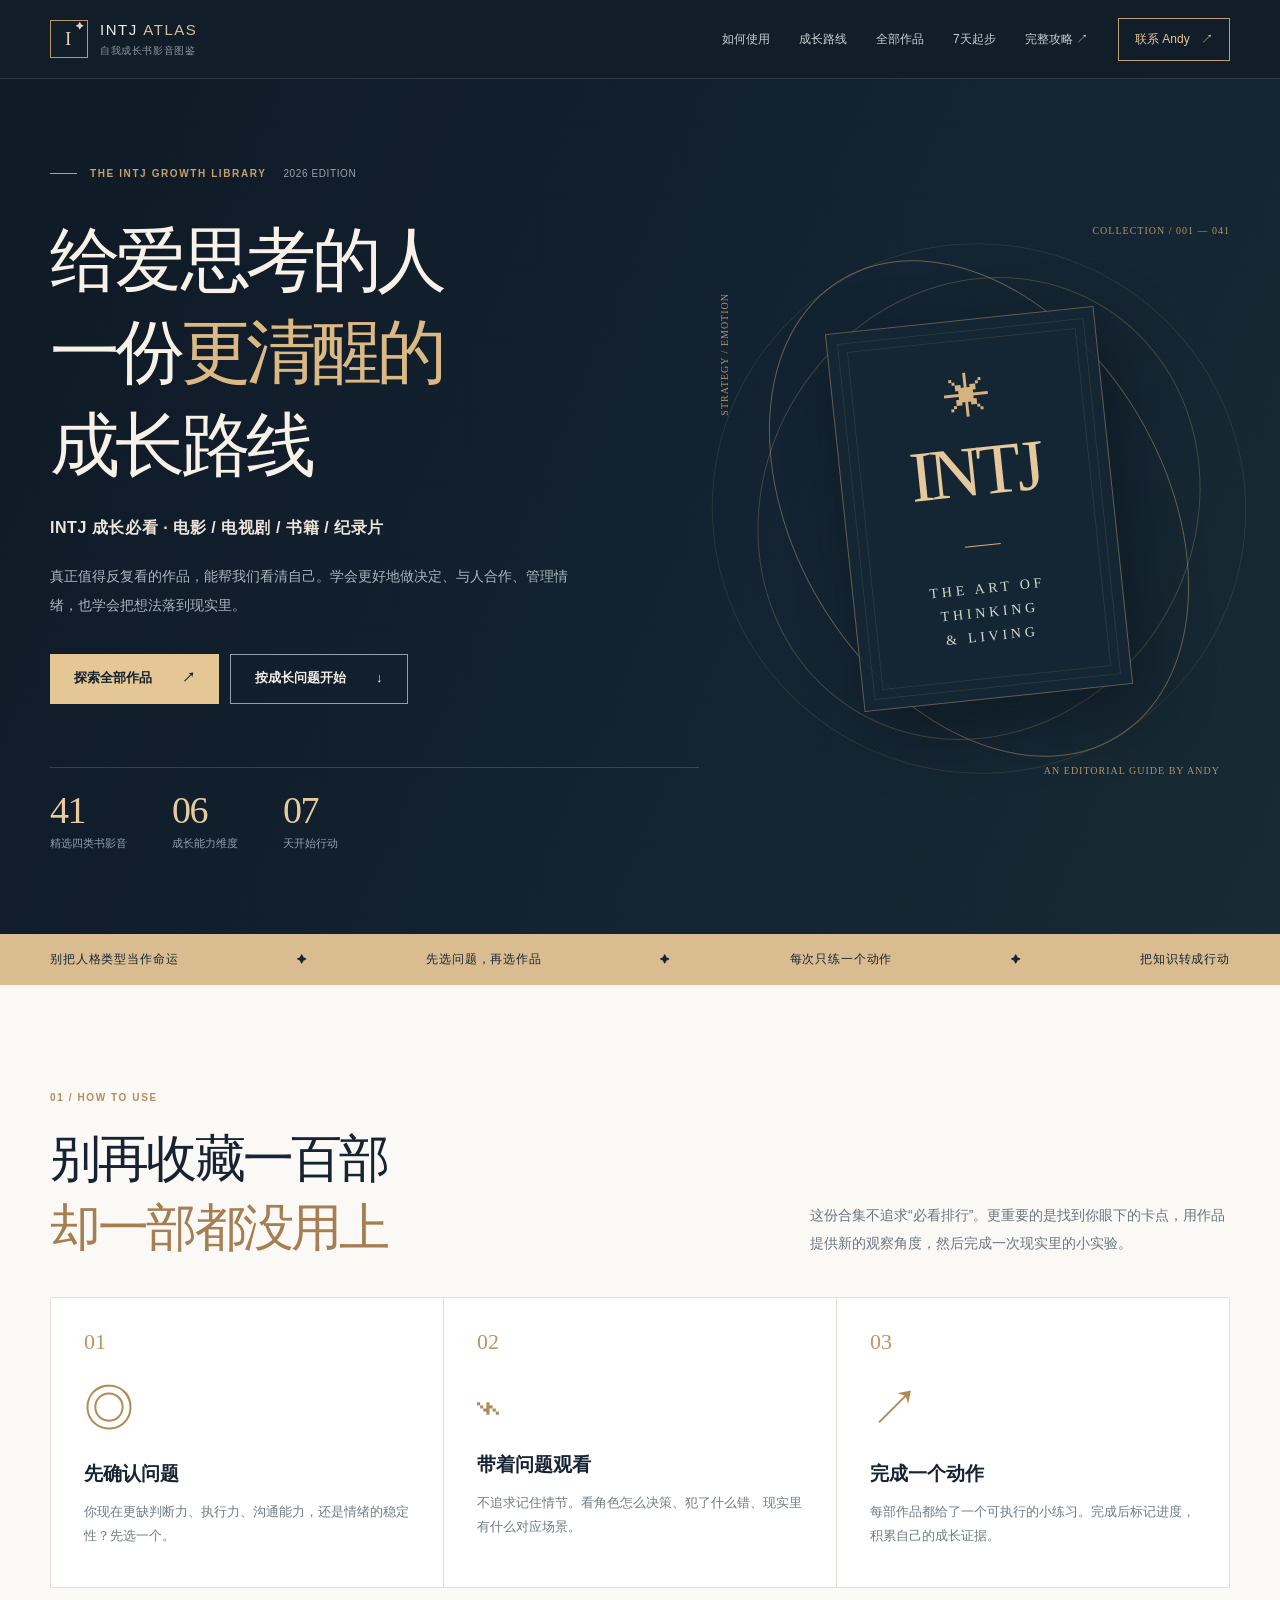
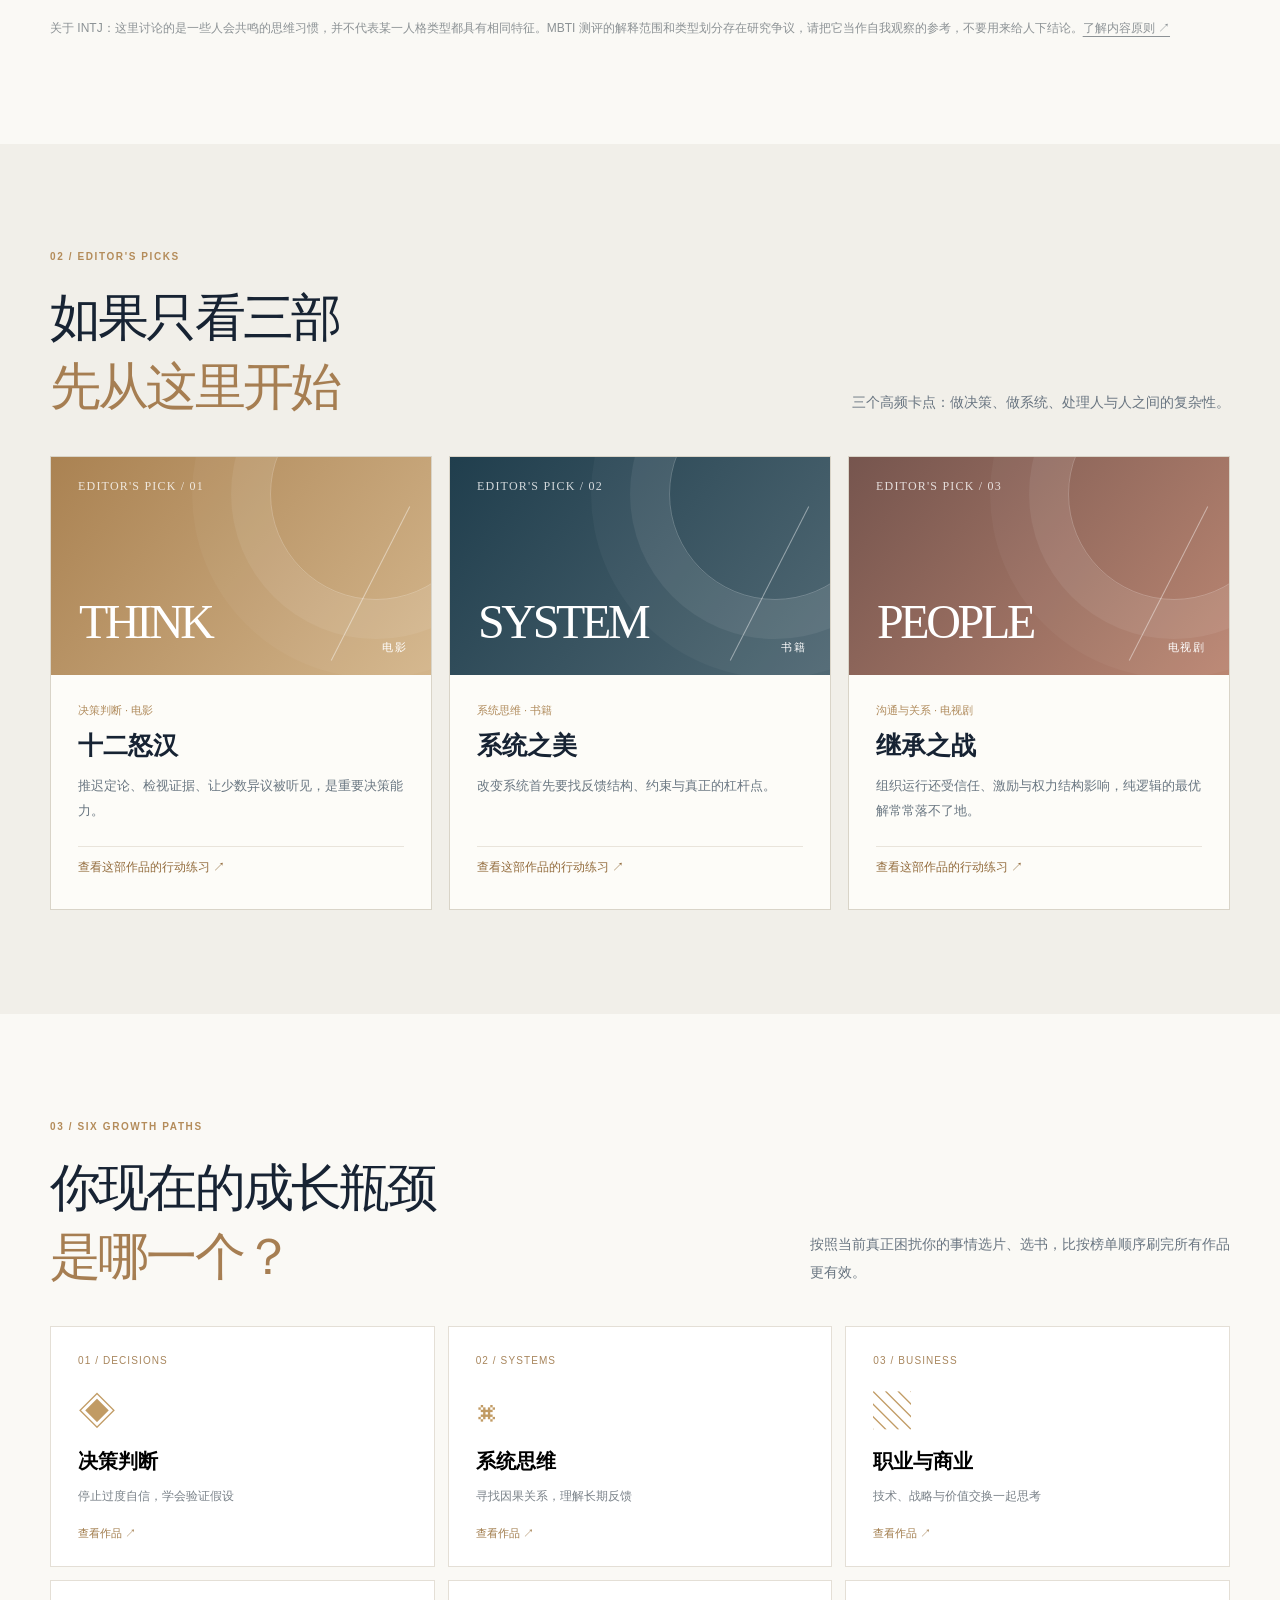
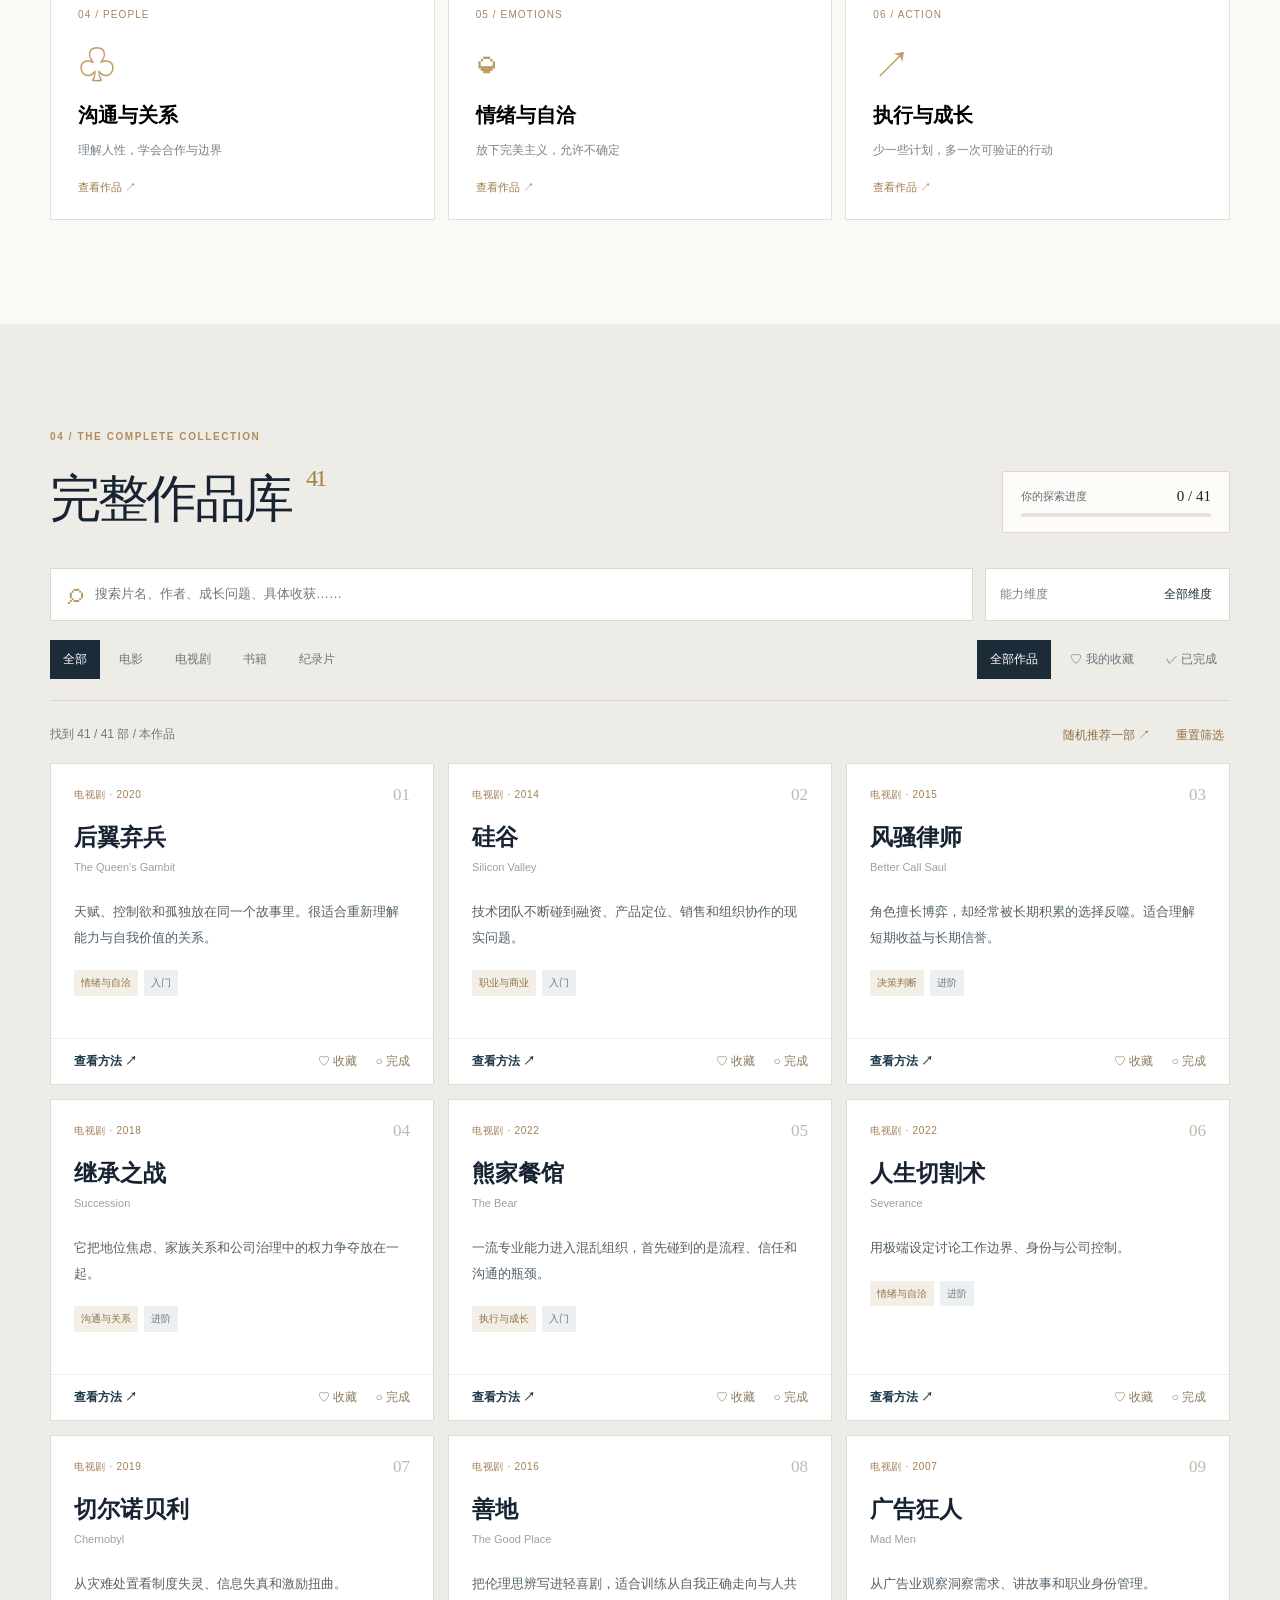
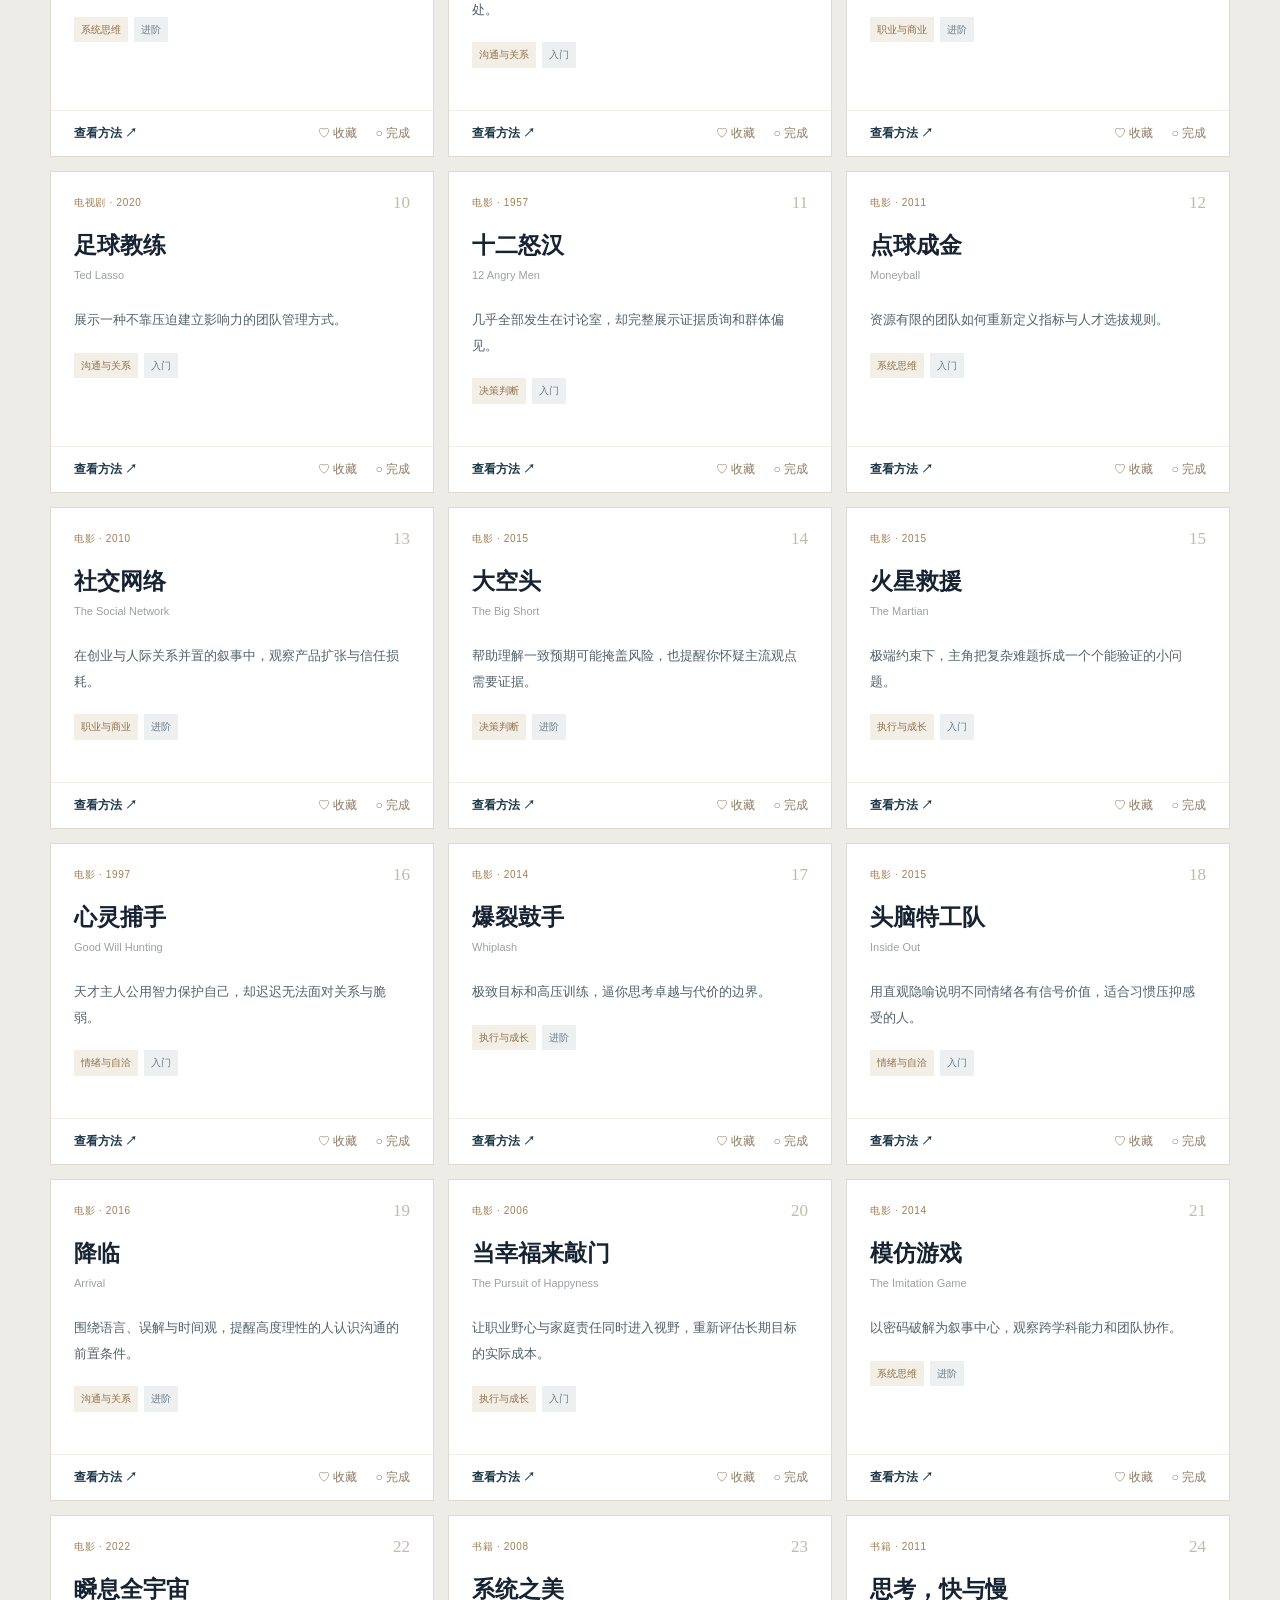
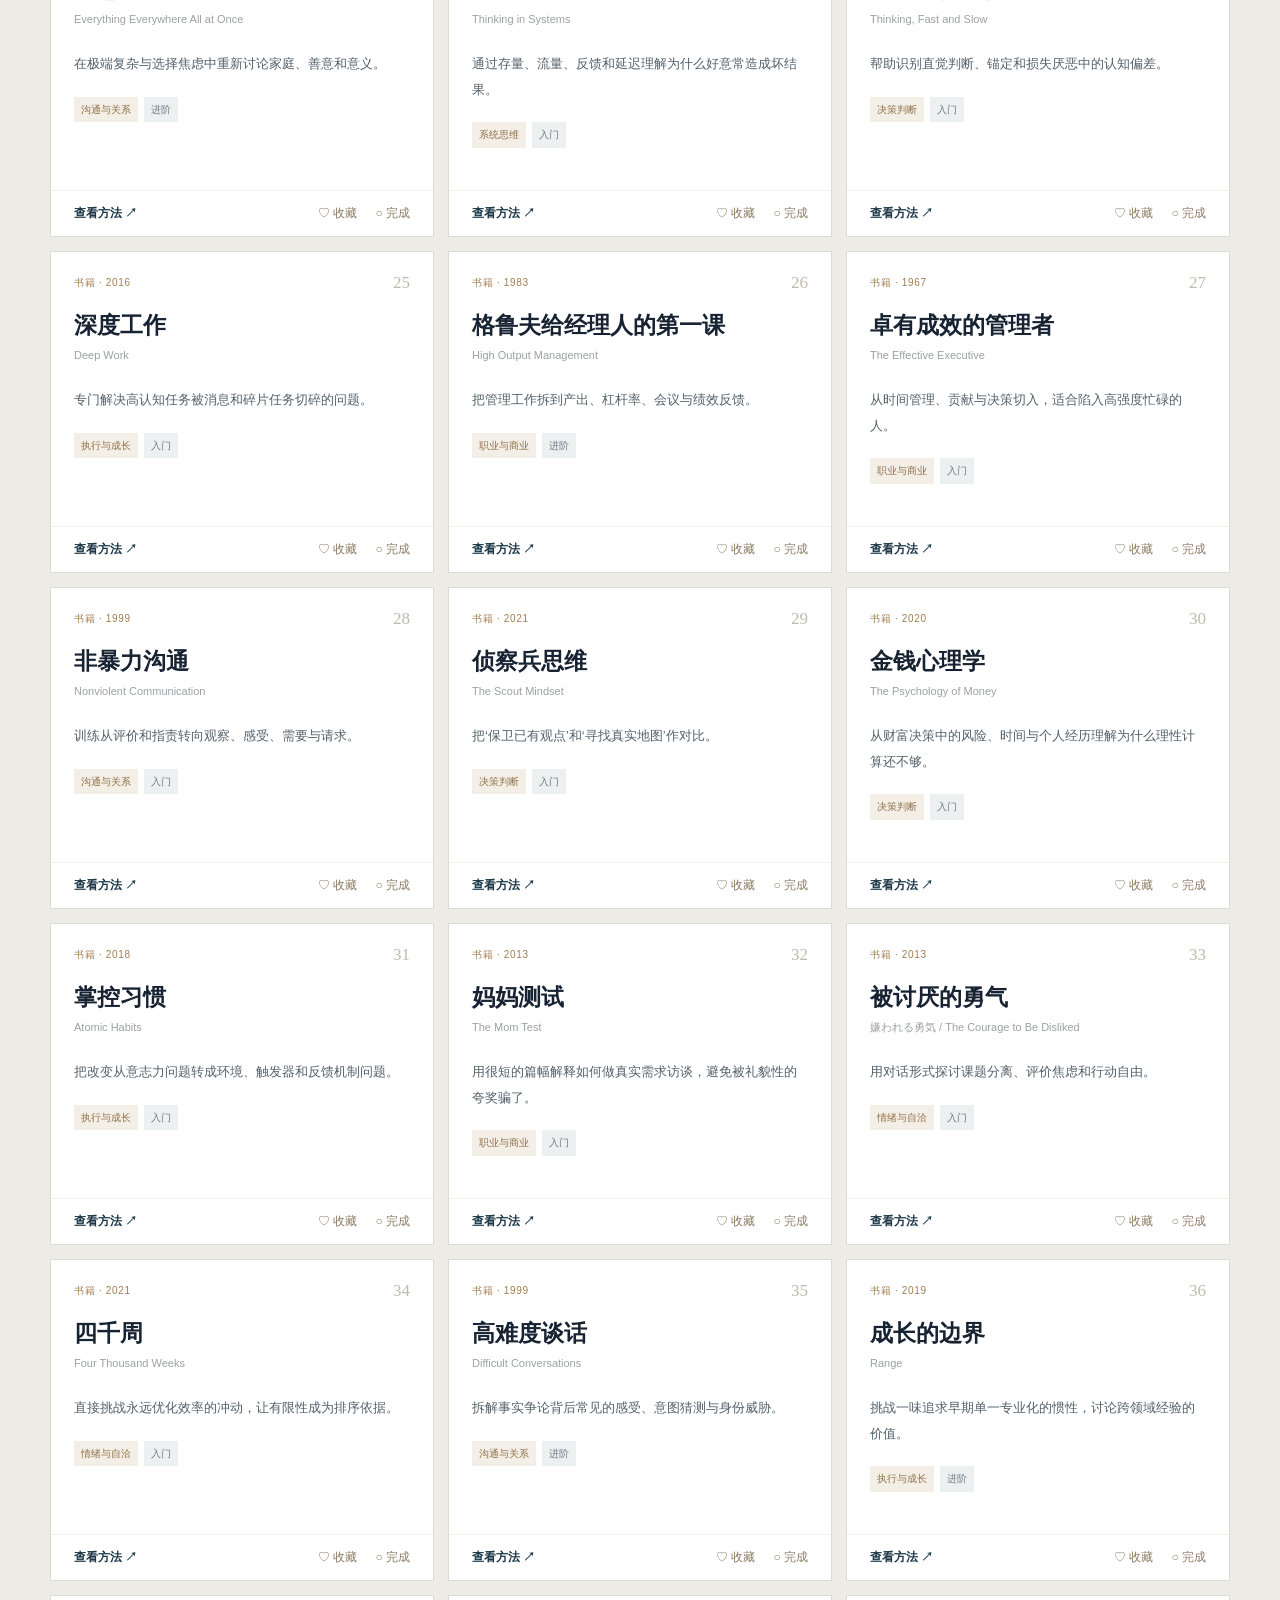
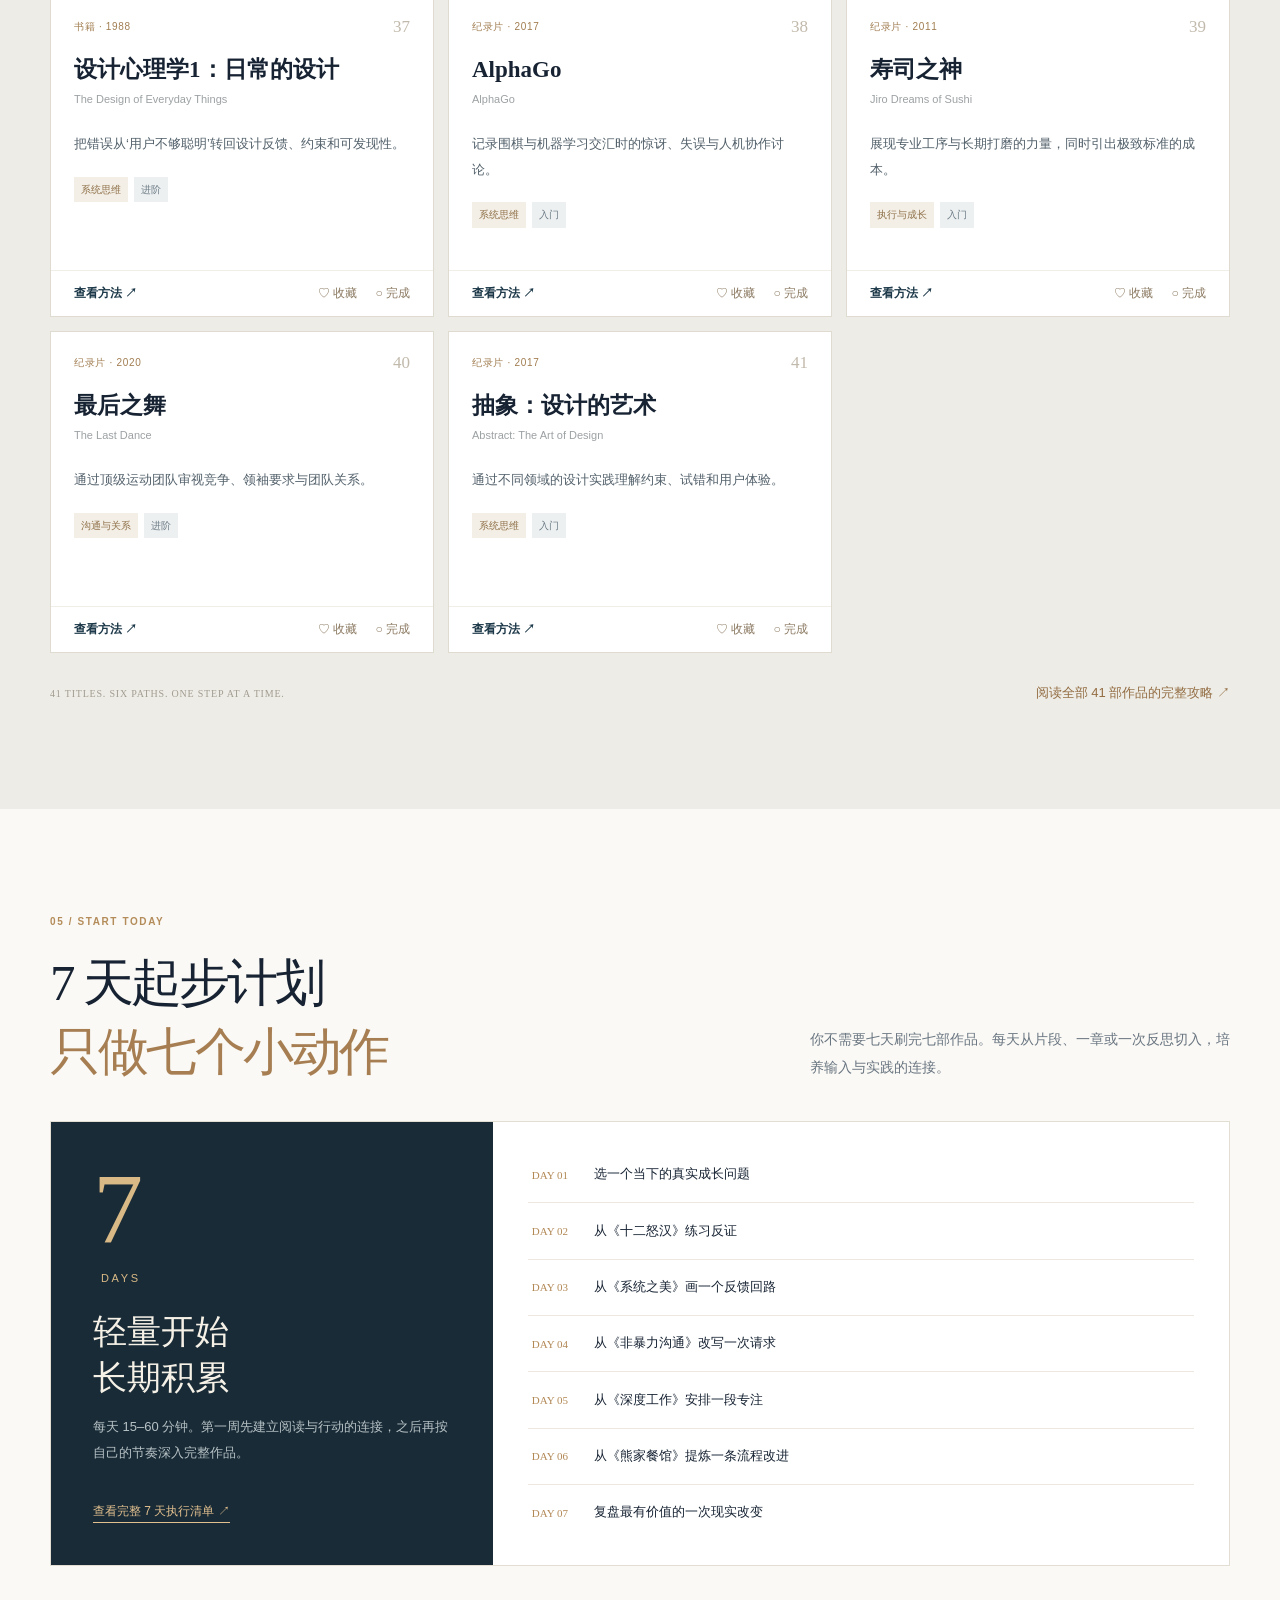
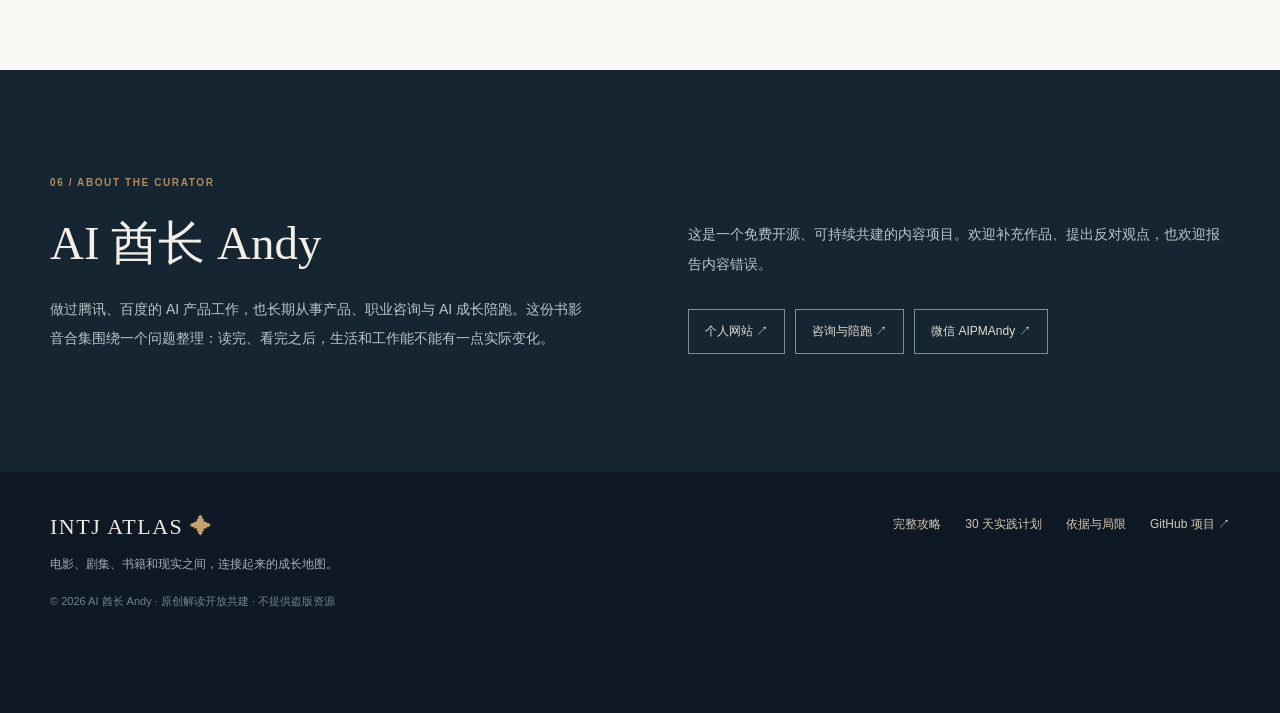
==== index.html @ 6707d415 "feat: publish INTJ growth guide interactive website" ====
<!doctype html>
<html lang="zh-CN"><head><meta charset="utf-8"><meta name="viewport" content="width=device-width,initial-scale=1"><meta name="theme-color" content="#101b27"><meta name="description" content="INTJ 成长必看 41 部电影、电视剧、书籍与纪录片。按系统思维、决策判断、职业商业、沟通关系、情绪管理与执行成长分类，提供具体练习。"><meta property="og:title" content="INTJ 成长必看书影音图鉴｜AI 酋长 Andy"><meta property="og:description" content="41 部作品，六条成长路线，一份真正能动手实践的清单。"><meta property="og:type" content="website"><meta property="og:image" content="https://aipmandy.github.io/intj-growth-guide/assets/social-preview.png"><meta name="twitter:card" content="summary_large_image"><title>INTJ 成长必看书影音图鉴｜AI 酋长 Andy</title><style>:root{--ink:#172333;--slate:#516070;--muted:#74808a;--cream:#f7f5f0;--paper:#fffefa;--navy:#111d29;--navy2:#1a2b39;--gold:#c6a06c;--line:#e4e0d7;--serif:'Songti SC','Noto Serif CJK SC','STSong','Source Han Serif SC',serif;--sans:-apple-system,BlinkMacSystemFont,'PingFang SC','Microsoft YaHei',sans-serif}*{box-sizing:border-box}html{scroll-behavior:smooth}body{margin:0;background:var(--cream);color:var(--ink);font:15px/1.75 var(--sans);-webkit-font-smoothing:antialiased}button,input,select{font:inherit}button{cursor:pointer}a{color:inherit;text-decoration:none}button:focus-visible,a:focus-visible,input:focus-visible,select:focus-visible{outline:2px solid #d7a25f;outline-offset:3px}button[hidden],div[hidden]{display:none!important}.container{width:min(1180px,calc(100% - 68px));margin:0 auto}.skip{position:absolute;top:-100px;left:10px;background:#fff;z-index:100;padding:12px}.skip:focus{top:10px}.nav{background:var(--navy);color:#efeee7;border-bottom:1px solid #ffffff20;position:sticky;top:0;z-index:30;backdrop-filter:blur(16px)}.nav-inner{height:78px;display:flex;align-items:center;gap:30px}.brand{display:flex;align-items:center;gap:12px;letter-spacing:.1em;font-size:15px;line-height:1.1;white-space:nowrap}.brand-mark{width:38px;height:38px;border:1px solid #bb9967;color:#e7d1af;display:grid;place-items:center;font:500 19px var(--serif);position:relative}.brand-mark span{position:absolute;font:8px var(--sans);right:2px;top:1px}.brand strong{font-weight:500;color:#d7bf95}.brand small{display:block;margin-top:6px;letter-spacing:.06em;font-size:10px;color:#8997a4}.navlinks{display:flex;gap:29px;margin-left:auto}.navlinks a{font-size:12px;color:#c8d0d5;white-space:nowrap}.navlinks a:hover{color:#efd4ab}.nav-contact{border:1px solid #bf9e71;background:transparent;color:#e6c89b;padding:10px 16px;font-size:12px;white-space:nowrap}.nav-contact span{padding-left:8px}.hero{position:relative;overflow:hidden;color:#f7f1e7;background:linear-gradient(113deg,#101b28 12%,#132331 58%,#182a33 100%)}.hero-noise{position:absolute;inset:0;opacity:.23;pointer-events:none;background-image:radial-gradient(#ffffff25 0.5px,transparent 0.5px);background-size:9px 9px}.hero-grid{min-height:690px;display:grid;grid-template-columns:1.1fr .85fr;gap:30px;align-items:center;padding:86px 0 81px}.hero-main{position:relative;z-index:1}.eyebrow,.small-kicker{display:flex;align-items:center;gap:13px;color:var(--gold);letter-spacing:.16em;font-size:10px;font-weight:700}.eyebrow-line{width:27px;height:1px;background:var(--gold)}.edition{color:#9ba4a7;font-weight:400;letter-spacing:.06em;margin-left:4px}.hero h1{font:500 clamp(47px,5.5vw,77px)/1.32 var(--serif);letter-spacing:-.065em;margin:31px 0 22px}.hero h1 span{color:#dbb984}.hero-title{font-size:16px;font-weight:600;letter-spacing:.035em;color:#ece5d9}.hero-copy{font-size:14px;color:#aab6bd;max-width:520px;line-height:2.05;margin:20px 0 34px}.hero-actions{display:flex;flex-wrap:wrap;gap:11px}.btn{min-height:50px;padding:11px 24px;display:inline-flex;justify-content:space-between;align-items:center;gap:30px;font-size:13px;font-weight:600}.btn-primary{background:#e5c796;color:#12212c}.btn-primary:hover{background:#f4dcb3}.btn-outline{border:1px solid #92a0aa;color:#f3eee8}.btn-outline:hover{border-color:white}.hero-meta{display:flex;gap:45px;border-top:1px solid #ffffff29;margin-top:63px;padding-top:20px}.hero-meta div{display:flex;flex-direction:column}.hero-meta strong{font:400 38px var(--serif);letter-spacing:-.04em;color:#e7cb9f}.hero-meta span{font-size:11px;color:#90a2ac;margin-top:2px}.hero-art{position:relative;height:600px;min-width:0;display:grid;place-items:center}.art-ellipse{position:absolute;border:1px solid #c9a57478;border-radius:50%;transform:rotate(-31deg)}.art-ellipse.e1{width:370px;height:535px}.art-ellipse.e2{width:430px;height:475px;transform:rotate(32deg);border-color:#c9a57444}.art-ellipse.e3{width:530px;height:535px;transform:rotate(-70deg);border-color:#c9a57422}.art-center{position:relative;border:1px solid #cfab736b;background:#142634e8;width:270px;height:380px;padding:33px;display:flex;flex-direction:column;align-items:center;justify-content:center;box-shadow:15px 22px 65px #03081160;transform:rotate(-6deg)}.art-center:before,.art-center:after{content:'';position:absolute;inset:10px;border:1px solid #c09b6424}.art-center:after{inset:19px}.art-star{font:47px var(--serif);color:#d6b27e;margin-bottom:4px}.art-letters{font:500 72px/1.2 Georgia,serif;letter-spacing:-.06em;color:#e5c89b}.art-line{width:36px;height:1px;background:#d9ae75;margin:31px}.art-subtitle{font:14px/1.7 Georgia,serif;letter-spacing:.27em;color:#d7d9ce;text-align:center}.art-coordinates,.art-note{position:absolute;font:10px Georgia,serif;letter-spacing:.1em;color:#af956b}.art-coordinates{top:16px;right:0}.art-note-top{top:84px;left:-10px;writing-mode:vertical-rl;transform:rotate(180deg)}.art-note-bottom{bottom:33px;right:10px}.ticker{background:#d9bd91;color:#172333}.ticker-inner{display:flex;align-items:center;justify-content:space-between;gap:10px;padding:15px 0;font-size:12px;letter-spacing:.07em}.ticker i{font-size:10px;font-style:normal}.section{padding:104px 0}.section.light{background:#faf9f5}.section-head{display:flex;justify-content:space-between;align-items:end;gap:40px;margin-bottom:35px}.section-head h2{font:500 clamp(34px,4vw,51px)/1.34 var(--serif);letter-spacing:-.055em;margin:19px 0 0}.section-head h2 em{font-style:normal;color:#a67e52}.section-head>p{max-width:420px;color:#697581;font-size:14px;line-height:2;margin:0 0 5px}.small-kicker{color:#b48c5a}.method-grid{display:grid;grid-template-columns:repeat(3,minmax(0,1fr));gap:1px;border:1px solid var(--line);background:var(--line)}.method-grid article{background:#fff;padding:31px 33px 38px;position:relative}.method-index{font:22px Georgia,serif;color:#bf9560}.method-icon{font:50px var(--serif);color:#b38a55;margin:18px 0 15px}.method-grid h3{font-size:19px;font-weight:600;margin:0 0 9px}.method-grid p{font-size:13px;color:#707b85;line-height:1.9;margin:0}.disclaimer{font-size:12px;color:#8c9295;margin:28px 0 0;line-height:2}.disclaimer a{text-decoration:underline;text-underline-offset:4px}.featured-section{background:#f1efe9}.featured-grid{display:grid;grid-template-columns:repeat(3,minmax(0,1fr));gap:17px}.featured-card{border:1px solid #d9d4c8;background:#fdfcf8;overflow:hidden;display:flex;flex-direction:column}.feature-art{min-height:218px;padding:26px 28px;position:relative;overflow:hidden;display:flex;align-items:end;color:#fff}.feature-art:before{content:'';position:absolute;width:210px;height:210px;right:-51px;top:-69px;border:1px solid #ffffff3c;border-radius:50%;box-shadow:0 0 0 39px #ffffff11,0 0 0 78px #ffffff09}.feature-art:after{content:'';position:absolute;right:60px;top:40px;height:173px;border-right:1px solid #ffffff70;transform:rotate(27deg)}.feature-art .art-number{position:absolute;top:22px;left:27px;font:12px Georgia,serif;letter-spacing:.1em;color:#ffffffca}.feature-art .feature-word{font:500 48px/1.15 Georgia,var(--serif);letter-spacing:-.07em;position:relative;z-index:1}.feature-art .feature-kind{position:absolute;right:24px;bottom:20px;font:11px Georgia,serif;letter-spacing:.12em;z-index:1}.feature-art.gold{background:linear-gradient(130deg,#aa8252,#d3b58b)}.feature-art.blue{background:linear-gradient(130deg,#203e4d,#516974)}.feature-art.rust{background:linear-gradient(130deg,#76554e,#ba8672)}.feature-body{padding:26px 27px 31px;display:flex;flex-direction:column;flex:1}.feature-body .mini-label{font-size:11px;color:#b08b5c}.feature-body h3{font:600 25px var(--serif);margin:9px 0 7px}.feature-body p{font-size:13px;color:#697681;line-height:1.9;margin:5px 0 22px}.feature-body button{margin-top:auto;text-align:left;padding:10px 0 0;border:0;border-top:1px solid #e9e4db;background:transparent;font-size:12px;color:#936c3d}.routes-section{background:#faf9f5}.route-grid{display:grid;grid-template-columns:repeat(3,minmax(0,1fr));gap:13px}.route-grid button{border:1px solid #e4dfd6;background:white;text-align:left;padding:25px 27px 22px;display:flex;flex-direction:column;min-height:224px;transition:transform .2s,border .2s}.route-grid button:hover{transform:translateY(-3px);border-color:#bf995d}.route-index{font-size:10px;letter-spacing:.11em;color:#a8865d}.route-glyph{font:38px/1 var(--serif);color:#c19b64;margin:23px 0 14px}.route-grid strong{font-size:20px;font-weight:600}.route-grid button>span:nth-last-child(2){font-size:12px;color:#7a8289;margin-top:7px}.route-grid i{font-size:11px;color:#a07b4a;margin-top:17px;font-style:normal}.catalog-section{background:#edece6}.catalog-top{align-items:end}.title-count{display:inline-block;font:24px Georgia,serif;color:#a5814b;vertical-align:top;margin:0 0 0 15px}.progress-widget{background:#fdfcf9;border:1px solid #ddd7cd;padding:15px 18px;width:228px;display:grid;grid-template-columns:1fr auto;gap:7px 13px;align-items:center}.progress-widget span{font-size:11px;color:#606c74}.progress-widget strong{font:15px Georgia,serif}.progress-track{width:100%;height:4px;background:#e7e2db;grid-column:1/3;grid-row:2}.progress-value{height:100%;background:#b68b53;width:0;transition:width .3s}.catalog-tools{display:grid;grid-template-columns:1fr 245px;gap:12px}.search-box{position:relative;display:flex;align-items:center;background:#fff;border:1px solid #ddd7cc;height:53px}.search-box span{font-size:30px;color:#b29165;margin:0 12px 5px 17px}.search-box input{border:0;outline:0;background:transparent;flex:1;min-width:0;padding:15px 10px 15px 0;font-size:13px}.select-wrap{display:flex;align-items:center;gap:6px;background:#fff;border:1px solid #ddd7cc;padding:0 14px;font-size:12px;color:#78818a}.select-wrap span{white-space:nowrap}.select-wrap select{appearance:none;background:transparent;border:0;outline:0;color:#1a2a35;flex:1;min-width:0;text-align:right;padding:14px 3px}.filter-bar{display:flex;align-items:center;justify-content:space-between;gap:15px;border-bottom:1px solid #dcd6cb;padding:19px 0 21px;flex-wrap:wrap}.kind-filters,.save-filters{display:flex;gap:6px;flex-wrap:wrap}.kind-filters button,.save-filters button{padding:8px 12px;font-size:12px;border:1px solid transparent;background:transparent;color:#6b757b}.kind-filters button[aria-pressed="true"],.save-filters button[aria-pressed="true"]{background:#1b2b38;color:white}.kind-filters button:hover,.save-filters button:hover{border-color:#b6a793}.results-line{display:flex;justify-content:space-between;gap:10px;margin:23px 0 16px;color:#6e777d;font-size:12px}.results-line button{border:0;background:transparent;color:#926d42;font-size:12px;margin-left:14px}.catalog-grid{display:grid;grid-template-columns:repeat(3,minmax(0,1fr));gap:14px}.work-card{background:#fff;border:1px solid #e0dbd1;display:flex;flex-direction:column;min-height:322px}.work-card-head{display:flex;justify-content:space-between;align-items:center;padding:21px 23px 0}.work-kind{font-size:10px;color:#a17d50;letter-spacing:.07em}.card-no{font:17px Georgia,serif;color:#c1b9ab}.work-main{padding:17px 23px 17px;flex:1}.work-main h3{font:600 23px/1.4 var(--serif);margin:0 0 5px}.work-original{font-size:11px;color:#9ca1a3;margin:0 0 21px;min-height:19px;line-height:1.5}.work-reason{font-size:13px;line-height:1.95;color:#53616b;margin:0 0 20px}.work-tags{display:flex;flex-wrap:wrap;gap:6px}.work-tags span{padding:4px 7px;font-size:10px;color:#8e7049;background:#f4efe6}.work-tags .level{background:#edf0f1;color:#6b7b85}.work-card-bottom{border-top:1px solid #f1eee8;display:flex;align-items:stretch;gap:0;padding:0 14px}.work-card-bottom button{border:0;background:transparent;color:#8c7a62;font-size:12px;padding:12px 9px;white-space:nowrap}.work-card-bottom button.action-detail{margin-right:auto;color:#1c3848;font-weight:600}.work-card-bottom button[aria-pressed="true"]{color:#b07838;font-weight:700}.work-card:hover{border-color:#c2a478}.empty-state{border:1px dashed #cbc0b3;background:#fffefa;padding:55px 20px;text-align:center}.empty-state strong{font:500 26px var(--serif)}.empty-state p{color:#77828a}.empty-state button{background:#172a38;color:white;border:0;padding:12px 23px}.catalog-end{display:flex;align-items:center;justify-content:space-between;gap:18px;padding-top:29px;color:#a29c91}.catalog-end span{font:10px Georgia,serif;letter-spacing:.08em}.catalog-end a{color:#936d43;font-size:13px}.plan-section{background:#faf9f5}.plan-grid{display:grid;grid-template-columns:.75fr 1.25fr;gap:0;background:white;border:1px solid #e3ded4}.plan-intro{background:#192b37;color:#f6f1e7;padding:42px}.plan-ornament{font:100px/.9 Georgia,serif;color:#d9b985;display:block;letter-spacing:-.12em}.plan-ornament span{font:11px var(--sans);letter-spacing:.24em;display:block;margin:18px 0 0 8px}.plan-intro h3{font:500 34px var(--serif);margin:25px 0 10px}.plan-intro p{font-size:13px;color:#b7c2c5;line-height:2}.plan-intro a{display:inline-block;margin-top:22px;color:#e1bf8e;font-size:12px;border-bottom:1px solid #e1bf8e}.plan-list{list-style:none;margin:0;padding:25px 35px;display:grid}.plan-list li{display:flex;gap:26px;align-items:center;padding:14px 4px;border-bottom:1px solid #ece8df;font-size:13px}.plan-list li:last-child{border:0}.plan-list b{font:11px Georgia,serif;color:#b28855;white-space:nowrap}.about-section{background:#152532;color:#f3eee6}.about-grid{display:grid;grid-template-columns:1fr 1fr;gap:95px}.about-section h2{font:500 47px var(--serif);margin:20px 0}.about-section p{color:#bbc5c8;font-size:14px;line-height:2.1}.about-aside{padding-top:32px}.about-cta{display:flex;gap:10px;flex-wrap:wrap;margin-top:30px}.about-cta a,.about-cta button{padding:11px 16px;font-size:12px;border:1px solid #79909e;background:transparent;color:#e4dccf}.about-cta a:hover,.about-cta button:hover{border-color:#e2c597}.footer{background:#0e1925;color:#f0e8dc;padding:42px 0 100px}.footer-main{display:flex;justify-content:space-between;align-items:start;gap:36px}.footer strong{font:22px Georgia,serif;letter-spacing:.07em}.footer strong span{color:#c4a16a}.footer p{color:#a4b0b7;font-size:12px}.footer small{font-size:11px;color:#73838c}.footer-links{display:flex;gap:14px 24px;flex-wrap:wrap;font-size:12px;color:#d9c9b2}.mobile-action{display:none}.detail-dialog,.contact-dialog{position:fixed;border:1px solid #bda079;background:#fffefa;color:var(--ink);box-shadow:0 25px 80px #02060a77;width:min(660px,calc(100% - 32px));max-height:89vh;padding:42px;overflow:auto}.detail-dialog::backdrop,.contact-dialog::backdrop{background:#08131bcc;backdrop-filter:blur(6px)}.dialog-x{position:absolute;right:14px;top:10px;border:0;background:transparent;color:#71808c;font:30px/1 var(--serif);padding:10px}.detail-dialog h2,.contact-dialog h2{font:500 39px/1.4 var(--serif);margin:15px 0 6px}.detail-original{color:#9e968c;font-size:13px}.detail-meta{display:flex;gap:9px;flex-wrap:wrap;margin:18px 0 30px;color:#936b3b;font-size:12px}.detail-meta span{background:#f3ece0;padding:5px 10px}.detail-dialog h3{color:#967042;font-size:13px;margin:20px 0 7px}.detail-dialog p{font-size:14px;line-height:2;margin:0}.detail-warn{margin:16px 0;color:#aa6b48;font-size:12px}.dialog-actions{display:flex;gap:10px;flex-wrap:wrap;margin-top:27px}.dialog-actions button,.dialog-actions a{border:1px solid #233c4c;padding:11px 14px;color:#172a38;font-size:12px;background:white}.dialog-actions .primary{background:#172a38;color:white}.contact-dialog>p{color:#697681}.wechat-number{display:flex;align-items:center;gap:16px;border:1px solid #dcd4ca;background:#f5f0e9;padding:13px 17px;margin-top:22px}.wechat-number strong{flex:1;font-size:23px}.wechat-number button{border:0;background:#192c39;color:white;padding:10px 16px}.contact-dialog>a{color:#946f45;font-size:13px;text-decoration:underline;text-underline-offset:4px}@media(max-width:1100px){.navlinks{gap:14px}.hero-grid{grid-template-columns:1fr .7fr}.hero-art{height:510px}.art-ellipse.e3{width:430px}.art-ellipse.e2{width:350px}.art-ellipse.e1{width:310px}.art-center{width:230px;height:330px}.art-letters{font-size:60px}.art-note-top{left:0}.catalog-grid{grid-template-columns:repeat(2,minmax(0,1fr))}}@media(max-width:790px){.container{width:min(100% - 40px,1180px)}.nav-inner{height:66px}.navlinks{display:none}.nav-contact{margin-left:auto}.hero-grid{grid-template-columns:1fr;padding:64px 0 50px;min-height:0}.hero-art{display:none}.hero h1{font-size:clamp(43px,10vw,72px)}.hero-meta{margin-top:48px}.ticker-inner{flex-wrap:wrap;justify-content:center;padding:12px 0}.ticker i:nth-of-type(3){display:none}.section{padding:74px 0}.section-head{display:block}.section-head>p{margin-top:18px}.featured-grid{grid-template-columns:repeat(2,1fr)}.featured-grid .featured-card:last-child{grid-column:1/-1}.route-grid{grid-template-columns:repeat(2,1fr)}.about-grid{gap:30px}}@media(max-width:580px){.container{width:calc(100% - 32px)}.brand small{font-size:9px}.nav-contact{padding:9px 12px}.hero-grid{padding:55px 0 43px}.eyebrow{font-size:9px;gap:8px;flex-wrap:wrap}.edition{display:none}.hero h1{font-size:clamp(37px,10.7vw,51px);margin:24px 0 21px}.hero-title{font-size:13px}.hero-copy{font-size:13px}.hero-actions{flex-direction:column}.btn{width:100%}.hero-meta{gap:0;justify-content:space-between;margin-top:41px}.hero-meta strong{font-size:31px}.hero-meta span{font-size:9px}.ticker-inner{font-size:10px}.ticker i{display:none}.ticker-inner span{white-space:nowrap}.section{padding:61px 0}.section-head h2{font-size:34px}.method-grid,.featured-grid,.route-grid,.catalog-grid{grid-template-columns:1fr}.method-grid article{padding:26px}.featured-grid .featured-card:last-child{grid-column:auto}.route-grid button{min-height:190px}.catalog-tools{grid-template-columns:1fr}.catalog-top .progress-widget{margin-top:20px}.filter-bar{align-items:flex-start}.kind-filters,.save-filters{width:100%;gap:4px}.kind-filters button,.save-filters button{padding:8px 10px}.results-line{flex-direction:column}.results-line button:first-child{margin-left:0}.work-card{min-height:0}.work-main{padding-bottom:28px}.plan-grid,.about-grid{grid-template-columns:1fr}.plan-intro{padding:32px}.plan-ornament{font-size:78px}.plan-list{padding:15px 20px}.plan-list li{gap:17px;font-size:12px}.footer-main{display:block}.footer-links{margin-top:26px}.footer{padding-bottom:120px}.mobile-action{position:fixed;bottom:0;left:0;right:0;display:flex;gap:10px;padding:10px 15px calc(10px + env(safe-area-inset-bottom));background:#111f2b;z-index:25;border-top:1px solid #ffffff33}.mobile-action a,.mobile-action button{width:50%;border:0;text-align:center;background:#e4c494;color:#162632;padding:11px 6px;font-size:13px;font-weight:600}.mobile-action button{background:#314351;color:white}.detail-dialog,.contact-dialog{padding:32px 22px}.detail-dialog h2,.contact-dialog h2{font-size:31px}.wechat-number{flex-wrap:wrap}.wechat-number strong{width:100%}.wechat-number button{width:100%}}
</style></head>
<body>
<a href="#catalog" class="skip">跳转到作品库</a>
<nav class="nav" aria-label="主导航"><div class="container nav-inner"><a href="#top" class="brand"><span class="brand-mark">I<span>✦</span></span><span>INTJ <strong>ATLAS</strong><small>自我成长书影音图鉴</small></span></a><div class="navlinks"><a href="#method">如何使用</a><a href="#routes">成长路线</a><a href="#catalog">全部作品</a><a href="#plan">7天起步</a><a href="article.html">完整攻略 ↗</a></div><button class="nav-contact" type="button" data-contact>联系 Andy <span>↗</span></button></div></nav>
<header class="hero" id="top"><div class="hero-noise"></div><div class="container hero-grid"><div class="hero-main"><div class="eyebrow"><span class="eyebrow-line"></span> THE INTJ GROWTH LIBRARY <span class="edition">2026 EDITION</span></div><h1>给爱思考的人<br>一份<span>更清醒的</span><br>成长路线</h1><p class="hero-title">INTJ 成长必看 · 电影 / 电视剧 / 书籍 / 纪录片</p><p class="hero-copy">真正值得反复看的作品，能帮我们看清自己。学会更好地做决定、与人合作、管理情绪，也学会把想法落到现实里。</p><div class="hero-actions"><a class="btn btn-primary" href="#catalog">探索全部作品 <span>↗</span></a><a class="btn btn-outline" href="#routes">按成长问题开始 <span>↓</span></a></div><div class="hero-meta"><div><strong id="statTotal">41</strong><span>精选四类书影音</span></div><div><strong>06</strong><span>成长能力维度</span></div><div><strong>07</strong><span>天开始行动</span></div></div></div><div class="hero-art" aria-hidden="true"><div class="art-coordinates">COLLECTION / 001 — 041</div><div class="art-ellipse e1"></div><div class="art-ellipse e2"></div><div class="art-ellipse e3"></div><div class="art-center"><span class="art-star">✳</span><span class="art-letters">INTJ</span><span class="art-line"></span><span class="art-subtitle">THE ART OF<br>THINKING<br>& LIVING</span></div><span class="art-note art-note-top">STRATEGY / EMOTION</span><span class="art-note art-note-bottom">AN EDITORIAL GUIDE BY ANDY</span></div></div></header>
<div class="ticker"><div class="container ticker-inner"><span>别把人格类型当作命运</span><i>✦</i><span>先选问题，再选作品</span><i>✦</i><span>每次只练一个动作</span><i>✦</i><span>把知识转成行动</span></div></div>
<section id="method" class="section light"><div class="container"><div class="section-head"><div><span class="small-kicker">01 / HOW TO USE</span><h2>别再收藏一百部<br><em>却一部都没用上</em></h2></div><p>这份合集不追求“必看排行”。更重要的是找到你眼下的卡点，用作品提供新的观察角度，然后完成一次现实里的小实验。</p></div><div class="method-grid"><article><span class="method-index">01</span><div class="method-icon">◎</div><h3>先确认问题</h3><p>你现在更缺判断力、执行力、沟通能力，还是情绪的稳定性？先选一个。</p></article><article><span class="method-index">02</span><div class="method-icon">⌁</div><h3>带着问题观看</h3><p>不追求记住情节。看角色怎么决策、犯了什么错、现实里有什么对应场景。</p></article><article><span class="method-index">03</span><div class="method-icon">↗</div><h3>完成一个动作</h3><p>每部作品都给了一个可执行的小练习。完成后标记进度，积累自己的成长证据。</p></article></div><p class="disclaimer">关于 INTJ：这里讨论的是一些人会共鸣的思维习惯，并不代表某一人格类型都具有相同特征。MBTI 测评的解释范围和类型划分存在研究争议，请把它当作自我观察的参考，不要用来给人下结论。<a href="docs/SOURCES.md">了解内容原则 ↗</a></p></div></section>
<section class="section featured-section"><div class="container"><div class="section-head"><div><span class="small-kicker">02 / EDITOR'S PICKS</span><h2>如果只看三部<br><em>先从这里开始</em></h2></div><p>三个高频卡点：做决策、做系统、处理人与人之间的复杂性。</p></div><div id="featured" class="featured-grid"></div></div></section>
<section id="routes" class="section routes-section"><div class="container"><div class="section-head"><div><span class="small-kicker">03 / SIX GROWTH PATHS</span><h2>你现在的成长瓶颈<br><em>是哪一个？</em></h2></div><p>按照当前真正困扰你的事情选片、选书，比按榜单顺序刷完所有作品更有效。</p></div><div class="route-grid"><button data-route="决策判断" type="button"><span class="route-index">01 / DECISIONS</span><span class="route-glyph">◈</span><strong>决策判断</strong><span>停止过度自信，学会验证假设</span><i>查看作品 ↗</i></button><button data-route="系统思维" type="button"><span class="route-index">02 / SYSTEMS</span><span class="route-glyph">⌘</span><strong>系统思维</strong><span>寻找因果关系，理解长期反馈</span><i>查看作品 ↗</i></button><button data-route="职业与商业" type="button"><span class="route-index">03 / BUSINESS</span><span class="route-glyph">▧</span><strong>职业与商业</strong><span>技术、战略与价值交换一起思考</span><i>查看作品 ↗</i></button><button data-route="沟通与关系" type="button"><span class="route-index">04 / PEOPLE</span><span class="route-glyph">♧</span><strong>沟通与关系</strong><span>理解人性，学会合作与边界</span><i>查看作品 ↗</i></button><button data-route="情绪与自洽" type="button"><span class="route-index">05 / EMOTIONS</span><span class="route-glyph">◒</span><strong>情绪与自洽</strong><span>放下完美主义，允许不确定</span><i>查看作品 ↗</i></button><button data-route="执行与成长" type="button"><span class="route-index">06 / ACTION</span><span class="route-glyph">↗</span><strong>执行与成长</strong><span>少一些计划，多一次可验证的行动</span><i>查看作品 ↗</i></button></div></div></section>
<section id="catalog" class="section catalog-section"><div class="container"><div class="section-head catalog-top"><div><span class="small-kicker">04 / THE COMPLETE COLLECTION</span><h2>完整作品库<span class="title-count" id="allCount">41</span></h2></div><div class="progress-widget"><span>你的探索进度</span><div class="progress-track"><div id="progressBar" class="progress-value"></div></div><strong id="progressLabel">0 / 41</strong></div></div><div class="catalog-tools"><label class="search-box"><span aria-hidden="true">⌕</span><input id="search" type="search" autocomplete="off" placeholder="搜索片名、作者、成长问题、具体收获……" aria-label="搜索作品"></label><label class="select-wrap"><span>能力维度</span><select id="themeSelect" aria-label="筛选能力维度"><option value="all">全部维度</option><option>决策判断</option><option>系统思维</option><option>职业与商业</option><option>沟通与关系</option><option>情绪与自洽</option><option>执行与成长</option></select></label></div><div class="filter-bar"><div class="kind-filters" role="group" aria-label="作品类型"><button type="button" data-kind="all" aria-pressed="true">全部</button><button type="button" data-kind="film" aria-pressed="false">电影</button><button type="button" data-kind="series" aria-pressed="false">电视剧</button><button type="button" data-kind="book" aria-pressed="false">书籍</button><button type="button" data-kind="doc" aria-pressed="false">纪录片</button></div><div class="save-filters" role="group" aria-label="个人进度筛选"><button type="button" data-mode="all" aria-pressed="true">全部作品</button><button type="button" data-mode="favorites" aria-pressed="false">♡ 我的收藏</button><button type="button" data-mode="done" aria-pressed="false">✓ 已完成</button></div></div><div class="results-line"><span id="resultCount" aria-live="polite">共 41 部 / 本作品</span><div><button id="randomPick" type="button">随机推荐一部 ↗</button><button id="resetFilters" type="button">重置筛选</button></div></div><div id="catalogGrid" class="catalog-grid"></div><div id="emptyState" class="empty-state" hidden><strong>没有找到符合条件的作品</strong><p>试着换一个关键词或清除筛选。</p><button id="emptyReset" type="button">查看全部作品 →</button></div><div class="catalog-end"><span>41 TITLES. SIX PATHS. ONE STEP AT A TIME.</span><a href="article.html">阅读全部 41 部作品的完整攻略 ↗</a></div></div></section>
<section id="plan" class="section plan-section"><div class="container"><div class="section-head"><div><span class="small-kicker">05 / START TODAY</span><h2>7 天起步计划<br><em>只做七个小动作</em></h2></div><p>你不需要七天刷完七部作品。每天从片段、一章或一次反思切入，培养输入与实践的连接。</p></div><div class="plan-grid"><div class="plan-intro"><span class="plan-ornament">7<span>DAYS</span></span><h3>轻量开始<br>长期积累</h3><p>每天 15–60 分钟。第一周先建立阅读与行动的连接，之后再按自己的节奏深入完整作品。</p><a href="plan.html#seven">查看完整 7 天执行清单 ↗</a></div><ol class="plan-list"><li><b>DAY 01</b><span>选一个当下的真实成长问题</span></li><li><b>DAY 02</b><span>从《十二怒汉》练习反证</span></li><li><b>DAY 03</b><span>从《系统之美》画一个反馈回路</span></li><li><b>DAY 04</b><span>从《非暴力沟通》改写一次请求</span></li><li><b>DAY 05</b><span>从《深度工作》安排一段专注</span></li><li><b>DAY 06</b><span>从《熊家餐馆》提炼一条流程改进</span></li><li><b>DAY 07</b><span>复盘最有价值的一次现实改变</span></li></ol></div></div></section>
<section class="section about-section" id="about"><div class="container about-grid"><div><span class="small-kicker">06 / ABOUT THE CURATOR</span><h2>AI 酋长 Andy</h2><p>做过腾讯、百度的 AI 产品工作，也长期从事产品、职业咨询与 AI 成长陪跑。这份书影音合集围绕一个问题整理：读完、看完之后，生活和工作能不能有一点实际变化。</p></div><div class="about-aside"><p>这是一个免费开源、可持续共建的内容项目。欢迎补充作品、提出反对观点，也欢迎报告内容错误。</p><div class="about-cta"><a href="https://metaver.vip/" target="_blank" rel="noopener noreferrer">个人网站 ↗</a><a href="https://metaver.vip/services" target="_blank" rel="noopener noreferrer">咨询与陪跑 ↗</a><button type="button" data-contact>微信 AIPMAndy ↗</button></div></div></div></section>
<footer class="footer"><div class="container footer-main"><div><strong>INTJ ATLAS <span>✦</span></strong><p>电影、剧集、书籍和现实之间，连接起来的成长地图。</p><small>© 2026 AI 酋长 Andy · 原创解读开放共建 · 不提供盗版资源</small></div><div class="footer-links"><a href="article.html">完整攻略</a><a href="plan.html#thirty">30 天实践计划</a><a href="docs/SOURCES.md">依据与局限</a><a href="https://github.com/AIPMAndy/intj-growth-guide" target="_blank" rel="noopener noreferrer">GitHub 项目 ↗</a></div></div></footer>
<div class="mobile-action"><a href="#catalog">探索作品</a><button type="button" data-contact>联系 Andy</button></div>
<dialog id="detailDialog" class="detail-dialog" aria-labelledby="detailTitle"><button class="dialog-x" type="button" data-close-detail aria-label="关闭详情">×</button><div id="detailContent"></div></dialog>
<dialog id="contactDialog" class="contact-dialog" aria-labelledby="contactTitle"><button class="dialog-x" type="button" data-close-contact aria-label="关闭联系方式">×</button><span class="small-kicker">GET IN TOUCH</span><h2 id="contactTitle">联系 Andy</h2><p>关于职业发展、AI 成长陪跑和内容合作，可以通过微信找到我。</p><div class="wechat-number"><strong id="wechatValue">AIPMAndy</strong><button type="button" id="copyWechat">复制微信号</button></div><p id="copyMessage" role="status" aria-live="polite">也可以手动搜索 AIPMAndy</p><a href="https://metaver.vip/" target="_blank" rel="noopener noreferrer">先看看我的个人网站 ↗</a></dialog>
<script id="catalogData" type="application/json">[{"id":"series-queen","kind":"series","title":"后翼弃兵","original":"The Queen's Gambit","year":2020,"creator":"Scott Frank、Allan Scott","theme":"情绪与自洽","level":"入门","reason":"天赋、控制欲和孤独放在同一个故事里。很适合重新理解能力与自我价值的关系。","takeaway":"技术上的胜利不能自动解决情绪问题。主动求助和建立支持关系也是能力。","action":"写下你最近一次把输赢当成自我评价的场景，列出一次可以向别人求助的具体事情。","pitfall":"不要浪漫化主角的成瘾和自我伤害行为。","warning":"涉及药物依赖、酒精与心理困扰"},{"id":"series-silicon","kind":"series","title":"硅谷","original":"Silicon Valley","year":2014,"creator":"Mike Judge 等","theme":"职业与商业","level":"入门","reason":"技术团队不断碰到融资、产品定位、销售和组织协作的现实问题。","takeaway":"做出产品、找到用户、形成商业模式，是不同的三件事。","action":"拿自己的一个想法回答三问：谁痛、痛到什么程度、为什么现在付钱。","pitfall":"这是一部讽刺喜剧，不能把剧情当创业标准流程。"},{"id":"series-saul","kind":"series","title":"风骚律师","original":"Better Call Saul","year":2015,"creator":"Vince Gilligan、Peter Gould","theme":"决策判断","level":"进阶","reason":"角色擅长博弈，却经常被长期积累的选择反噬。适合理解短期收益与长期信誉。","takeaway":"聪明只能提升选择的效率，无法免除选择的代价。","action":"复盘一次为了赢下眼前结果而损害长期关系或信誉的决定。","pitfall":"不要把操纵、欺骗等剧情中的手段当成现实建议。","warning":"犯罪、暴力情节"},{"id":"series-succession","kind":"series","title":"继承之战","original":"Succession","year":2018,"creator":"Jesse Armstrong","theme":"沟通与关系","level":"进阶","reason":"它把地位焦虑、家族关系和公司治理中的权力争夺放在一起。","takeaway":"组织运行还受信任、激励与权力结构影响，纯逻辑的最优解常常落不了地。","action":"画出一项工作决策的利益相关者，写出他们各自真正担心的损失。","pitfall":"角色的高压沟通并非成熟领导力。","warning":"粗口、心理操纵和家庭冲突"},{"id":"series-bear","kind":"series","title":"熊家餐馆","original":"The Bear","year":2022,"creator":"Christopher Storer","theme":"执行与成长","level":"入门","reason":"一流专业能力进入混乱组织，首先碰到的是流程、信任和沟通的瓶颈。","takeaway":"个人标准要落成团队能复用的流程，才能形成稳定交付。","action":"选一个经常返工的任务，写一个五步 SOP，并让另一个人试用。","pitfall":"高压、吼叫和焦虑不等于高标准。","warning":"高压冲突、粗口"},{"id":"series-severance","kind":"series","title":"人生切割术","original":"Severance","year":2022,"creator":"Dan Erickson","theme":"情绪与自洽","level":"进阶","reason":"用极端设定讨论工作边界、身份与公司控制。","takeaway":"如果工作吞掉生活的全部，效率指标也解释不了一个人为何要努力。","action":"写出三个不依赖职位头衔的个人身份，再安排一段真正离线的时间。","pitfall":"不要把剧中的设定视为现实科技事实。","warning":"心理惊悚与暴力情节"},{"id":"series-chernobyl","kind":"series","title":"切尔诺贝利","original":"Chernobyl","year":2019,"creator":"Craig Mazin","theme":"系统思维","level":"进阶","reason":"从灾难处置看制度失灵、信息失真和激励扭曲。","takeaway":"坏消息无法向上流动时，局部理性可能积累成系统风险。","action":"为你的团队设计一个允许报告错误且不惩罚报告者的反馈流程。","pitfall":"艺术改编包含戏剧化处理，历史细节需独立核实。","warning":"灾难、受伤与死亡画面"},{"id":"series-goodplace","kind":"series","title":"善地","original":"The Good Place","year":2016,"creator":"Michael Schur","theme":"沟通与关系","level":"入门","reason":"把伦理思辨写进轻喜剧，适合训练从自我正确走向与人共处。","takeaway":"做选择时不能只算个人得失，还要考虑对他人的影响。","action":"挑一次争执，从对方立场完整描述他的合理担忧。","pitfall":"哲学概念在情景喜剧里被大幅简化。"},{"id":"series-madmen","kind":"series","title":"广告狂人","original":"Mad Men","year":2007,"creator":"Matthew Weiner","theme":"职业与商业","level":"进阶","reason":"从广告业观察洞察需求、讲故事和职业身份管理。","takeaway":"用户往往购买一种愿望、身份或结果，技术参数只是其中一部分。","action":"把你正在卖的产品卖点改写成一句客户真正想得到的结果。","pitfall":"剧中的职场歧视与性别刻板印象应作批判性阅读。","warning":"饮酒、吸烟、性别歧视"},{"id":"series-ted","kind":"series","title":"足球教练","original":"Ted Lasso","year":2020,"creator":"Bill Lawrence、Jason Sudeikis 等","theme":"沟通与关系","level":"入门","reason":"展示一种不靠压迫建立影响力的团队管理方式。","takeaway":"信任、好奇心和反馈能提高合作质量，领导者不必总是最会解题的人。","action":"下一次给反馈时，先提出两个理解问题，再给建议。","pitfall":"善意也需要边界和明确的绩效标准。"},{"id":"film-12angry","kind":"film","title":"十二怒汉","original":"12 Angry Men","year":1957,"creator":"Sidney Lumet","theme":"决策判断","level":"入门","reason":"几乎全部发生在讨论室，却完整展示证据质询和群体偏见。","takeaway":"推迟定论、检视证据、让少数异议被听见，是重要决策能力。","action":"对一条你确信的判断，写出三条可能推翻它的证据。","pitfall":"单个故事不能取代真实的司法规则。"},{"id":"film-moneyball","kind":"film","title":"点球成金","original":"Moneyball","year":2011,"creator":"Bennett Miller","theme":"系统思维","level":"入门","reason":"资源有限的团队如何重新定义指标与人才选拔规则。","takeaway":"先弄清真正影响结果的变量，再决定把钱、时间和人力放在哪里。","action":"把你的项目 KPI 分成虚荣指标和真正影响结果的指标。","pitfall":"电影对真实棒球经营史有艺术简化。"},{"id":"film-social","kind":"film","title":"社交网络","original":"The Social Network","year":2010,"creator":"David Fincher","theme":"职业与商业","level":"进阶","reason":"在创业与人际关系并置的叙事中，观察产品扩张与信任损耗。","takeaway":"增长、治理、利益分配和关系成本必须一起考虑。","action":"写出你的创业或合作项目最容易发生争议的三项权益。","pitfall":"电影是戏剧化创作，不可直接视作人物传记事实。"},{"id":"film-bigshort","kind":"film","title":"大空头","original":"The Big Short","year":2015,"creator":"Adam McKay","theme":"决策判断","level":"进阶","reason":"帮助理解一致预期可能掩盖风险，也提醒你怀疑主流观点需要证据。","takeaway":"逆向判断要建立在可核对的事实、机制和风险承担上。","action":"针对你的一项重大判断写下失效条件与可能损失。","pitfall":"影视情节不构成任何金融投资建议。","warning":"金融危机与强烈语言"},{"id":"film-martian","kind":"film","title":"火星救援","original":"The Martian","year":2015,"creator":"Ridley Scott","theme":"执行与成长","level":"入门","reason":"极端约束下，主角把复杂难题拆成一个个能验证的小问题。","takeaway":"先确认物理约束和可用资源，再逐步试错。","action":"选择一个拖延两周的任务，写出第一个可在30分钟完成的验证动作。","pitfall":"科学细节有戏剧化处理，别把电影视为操作手册。"},{"id":"film-will","kind":"film","title":"心灵捕手","original":"Good Will Hunting","year":1997,"creator":"Gus Van Sant","theme":"情绪与自洽","level":"入门","reason":"天才主人公用智力保护自己，却迟迟无法面对关系与脆弱。","takeaway":"承认情绪、接纳帮助和承担亲密关系中的不确定性同样重要。","action":"找一个信任的人，说一件你通常只用分析来回避的感受。","pitfall":"片中治疗场景是戏剧呈现，不能作为心理治疗规范。","warning":"创伤、心理治疗与强烈语言"},{"id":"film-whiplash","kind":"film","title":"爆裂鼓手","original":"Whiplash","year":2014,"creator":"Damien Chazelle","theme":"执行与成长","level":"进阶","reason":"极致目标和高压训练，逼你思考卓越与代价的边界。","takeaway":"努力需要反馈与标准，也必须关注代价和能否长期持续。","action":"给一个高强度目标增加休息、回顾和退出条件。","pitfall":"羞辱与虐待不是必要的教学方法。","warning":"心理虐待、自伤与粗口"},{"id":"film-inside","kind":"film","title":"头脑特工队","original":"Inside Out","year":2015,"creator":"Pete Docter、Ronnie del Carmen","theme":"情绪与自洽","level":"入门","reason":"用直观隐喻说明不同情绪各有信号价值，适合习惯压抑感受的人。","takeaway":"悲伤、害怕与焦虑未必是需要迅速删除的系统错误。","action":"连续三天记录情绪发生的事件、感受和你真正需要的东西。","pitfall":"电影是拟人化叙事，不代表神经科学的完整模型。"},{"id":"film-arrival","kind":"film","title":"降临","original":"Arrival","year":2016,"creator":"Denis Villeneuve","theme":"沟通与关系","level":"进阶","reason":"围绕语言、误解与时间观，提醒高度理性的人认识沟通的前置条件。","takeaway":"建立共同语境，往往比马上给出正确答案更重要。","action":"复盘最近一次误会，找出双方使用却理解不同的两个词。","pitfall":"电影的语言与时间设定属于科幻。"},{"id":"film-pursuit","kind":"film","title":"当幸福来敲门","original":"The Pursuit of Happyness","year":2006,"creator":"Gabriele Muccino","theme":"执行与成长","level":"入门","reason":"让职业野心与家庭责任同时进入视野，重新评估长期目标的实际成本。","takeaway":"制定计划要算资源、现金流与照护责任，而不只是意志力。","action":"给自己的目标做一张现金流、时间和照护资源清单。","pitfall":"个人逆袭故事不代表结构性困境总能靠努力解决。"},{"id":"film-imitation","kind":"film","title":"模仿游戏","original":"The Imitation Game","year":2014,"creator":"Morten Tyldum","theme":"系统思维","level":"进阶","reason":"以密码破解为叙事中心，观察跨学科能力和团队协作。","takeaway":"复杂问题需要算法、资源、团队和制度同时配合。","action":"列出你当前最难的项目还缺哪一种专业能力。","pitfall":"电影对图灵生平和破解过程有重大艺术改编。"},{"id":"film-everything","kind":"film","title":"瞬息全宇宙","original":"Everything Everywhere All at Once","year":2022,"creator":"Daniel Kwan、Daniel Scheinert","theme":"沟通与关系","level":"进阶","reason":"在极端复杂与选择焦虑中重新讨论家庭、善意和意义。","takeaway":"选择过多时，更需要明确自己要维护的关系与价值。","action":"从所有待办中删去一项低价值承诺，留时间和一个重要的人相处。","pitfall":"多重宇宙是叙事设定，不要过度解读为科学论证。","warning":"快速闪烁、暴力与成人幽默"},{"id":"book-systems","kind":"book","title":"系统之美","original":"Thinking in Systems","year":2008,"creator":"Donella H. Meadows","theme":"系统思维","level":"入门","reason":"通过存量、流量、反馈和延迟理解为什么好意常造成坏结果。","takeaway":"改变系统首先要找反馈结构、约束与真正的杠杆点。","action":"画一个你生活里的反馈回路，标出延迟和可能的副作用。","pitfall":"不要把系统图当成对未来的精确预测。"},{"id":"book-fastslow","kind":"book","title":"思考，快与慢","original":"Thinking, Fast and Slow","year":2011,"creator":"Daniel Kahneman","theme":"决策判断","level":"入门","reason":"帮助识别直觉判断、锚定和损失厌恶中的认知偏差。","takeaway":"重要决定需要外部参考、基准率和慢速核查。","action":"做一个决策日志，记录预测、依据、信心和实际结果。","pitfall":"部分心理学经典效应在后续研究中存在可重复性争议，勿把每个效应视为定律。"},{"id":"book-deepwork","kind":"book","title":"深度工作","original":"Deep Work","year":2016,"creator":"Cal Newport","theme":"执行与成长","level":"入门","reason":"专门解决高认知任务被消息和碎片任务切碎的问题。","takeaway":"专注时间需要像会议一样主动安排和保护。","action":"在日历中锁定一段60分钟无消息窗口，只完成一个明确交付。","pitfall":"别把长时间工作等同有效产出，也要允许恢复。"},{"id":"book-highoutput","kind":"book","title":"格鲁夫给经理人的第一课","original":"High Output Management","year":1983,"creator":"Andrew S. Grove","theme":"职业与商业","level":"进阶","reason":"把管理工作拆到产出、杠杆率、会议与绩效反馈。","takeaway":"管理者产出由团队与其影响的工作质量共同决定。","action":"记录一周时间，圈出两项能提升别人产出的高杠杆活动。","pitfall":"管理框架应结合组织与员工情境，不能机械套用。"},{"id":"book-effective","kind":"book","title":"卓有成效的管理者","original":"The Effective Executive","year":1967,"creator":"Peter F. Drucker","theme":"职业与商业","level":"入门","reason":"从时间管理、贡献与决策切入，适合陷入高强度忙碌的人。","takeaway":"先定义贡献再安排任务，避免用忙碌替代结果。","action":"本周只挑一个对他人可验证的成果，围绕它删掉三项低价值工作。","pitfall":"职务高低与能否有效做事并非同义。"},{"id":"book-nvc","kind":"book","title":"非暴力沟通","original":"Nonviolent Communication","year":1999,"creator":"Marshall B. Rosenberg","theme":"沟通与关系","level":"入门","reason":"训练从评价和指责转向观察、感受、需要与请求。","takeaway":"清晰表达需求比让对方承认你正确更能推进合作。","action":"把一句‘你从不……’改成具体观察、感受和可执行请求。","pitfall":"温和表达不等于放弃边界，也不能代替必要的安全措施。"},{"id":"book-scout","kind":"book","title":"侦察兵思维","original":"The Scout Mindset","year":2021,"creator":"Julia Galef","theme":"决策判断","level":"入门","reason":"把‘保卫已有观点’和‘寻找真实地图’作对比。","takeaway":"与其赢下争论，更要提升对世界的预测准确率。","action":"找一个与你立场相反的可靠来源，写下它最强的一条证据。","pitfall":"开放心态不要求对所有立场都给予相同可信度。"},{"id":"book-psychmoney","kind":"book","title":"金钱心理学","original":"The Psychology of Money","year":2020,"creator":"Morgan Housel","theme":"决策判断","level":"入门","reason":"从财富决策中的风险、时间与个人经历理解为什么理性计算还不够。","takeaway":"长期生存能力比短期最佳收益更重要。","action":"明确应急储备、风险承受与无法接受的最大损失。","pitfall":"书中案例不是投资收益保证，不构成投资建议。"},{"id":"book-atomic","kind":"book","title":"掌控习惯","original":"Atomic Habits","year":2018,"creator":"James Clear","theme":"执行与成长","level":"入门","reason":"把改变从意志力问题转成环境、触发器和反馈机制问题。","takeaway":"先让好行为容易开始，再逐渐提高强度。","action":"为一个目标设计两分钟的起步动作，并明确触发时间与地点。","pitfall":"习惯技巧不能解决所有现实阻碍和健康问题。"},{"id":"book-mom","kind":"book","title":"妈妈测试","original":"The Mom Test","year":2013,"creator":"Rob Fitzpatrick","theme":"职业与商业","level":"入门","reason":"用很短的篇幅解释如何做真实需求访谈，避免被礼貌性的夸奖骗了。","takeaway":"少问‘你喜欢这个想法吗’，多问真实行为、成本与已有替代方案。","action":"找一位目标用户，只聊过去真实发生的行为，记录原话。","pitfall":"一两次访谈无法证明市场规模。"},{"id":"book-courage","kind":"book","title":"被讨厌的勇气","original":"嫌われる勇気 / The Courage to Be Disliked","year":2013,"creator":"岸见一郎、古贺史健","theme":"情绪与自洽","level":"入门","reason":"用对话形式探讨课题分离、评价焦虑和行动自由。","takeaway":"区分自己能负责的选择和他人的评价，能减少不必要的控制欲。","action":"写下一个让你内耗的评价，区分‘我能做’与‘对方来决定’。","pitfall":"这是特定哲学/心理学观点，不适合用来否定创伤或真实处境。"},{"id":"book-4000","kind":"book","title":"四千周","original":"Four Thousand Weeks","year":2021,"creator":"Oliver Burkeman","theme":"情绪与自洽","level":"入门","reason":"直接挑战永远优化效率的冲动，让有限性成为排序依据。","takeaway":"做不完是常态；优秀的选择还包括有意识地不做。","action":"从项目清单里主动放弃一件‘有意义但并非现在’的事。","pitfall":"接受有限不等于放弃承诺和责任。"},{"id":"book-difficult","kind":"book","title":"高难度谈话","original":"Difficult Conversations","year":1999,"creator":"Douglas Stone、Bruce Patton、Sheila Heen","theme":"沟通与关系","level":"进阶","reason":"拆解事实争论背后常见的感受、意图猜测与身份威胁。","takeaway":"讨论贡献、感受和身份，比一味争谁对谁错更有效。","action":"下一次困难谈话前，写下你可能忽略的自己那部分贡献。","pitfall":"对方有暴力或胁迫时，应优先保障安全和边界。"},{"id":"book-range","kind":"book","title":"成长的边界","original":"Range","year":2019,"creator":"David Epstein","theme":"执行与成长","level":"进阶","reason":"挑战一味追求早期单一专业化的惯性，讨论跨领域经验的价值。","takeaway":"面对复杂开放的问题，类比和迁移能力可以成为优势。","action":"把别的行业一个成熟做法，迁移到你的工作场景并试做小实验。","pitfall":"不同领域对专业化时间的要求差异很大。"},{"id":"book-design","kind":"book","title":"设计心理学1：日常的设计","original":"The Design of Everyday Things","year":1988,"creator":"Don Norman","theme":"系统思维","level":"进阶","reason":"把错误从‘用户不够聪明’转回设计反馈、约束和可发现性。","takeaway":"好的系统通过界面和反馈降低错误概率。","action":"找一个你每天使用却总操作错的界面，画出改进前后。","pitfall":"具体案例有年代背景，关注原则而非原设备。"},{"id":"doc-alphago","kind":"doc","title":"AlphaGo","original":"AlphaGo","year":2017,"creator":"Greg Kohs","theme":"系统思维","level":"入门","reason":"记录围棋与机器学习交汇时的惊讶、失误与人机协作讨论。","takeaway":"新工具会改变人的探索空间，但仍需定义问题与评估结果。","action":"列出你工作中一件适合 AI 提供候选方案、由你审核的问题。","pitfall":"纪录片的时代背景不能代表当代 AI 的能力边界。"},{"id":"doc-jiro","kind":"doc","title":"寿司之神","original":"Jiro Dreams of Sushi","year":2011,"creator":"David Gelb","theme":"执行与成长","level":"入门","reason":"展现专业工序与长期打磨的力量，同时引出极致标准的成本。","takeaway":"流程、反馈和高频训练支撑稳定质量。","action":"挑一个重复动作，设计一条可观察的质量标准。","pitfall":"不要把片中劳动强度或家庭关系当普适成功范式。"},{"id":"doc-lastdance","kind":"doc","title":"最后之舞","original":"The Last Dance","year":2020,"creator":"Jason Hehir","theme":"沟通与关系","level":"进阶","reason":"通过顶级运动团队审视竞争、领袖要求与团队关系。","takeaway":"团队成功涉及个人能力、互补分工与长期磨合。","action":"列出你的团队中需要保护的一项互补能力。","pitfall":"纪录片带有叙事视角，应交叉了解其他当事人观点。","warning":"强烈语言与人际冲突"},{"id":"doc-abstract","kind":"doc","title":"抽象：设计的艺术","original":"Abstract: The Art of Design","year":2017,"creator":"Scott Dadich 等","theme":"系统思维","level":"入门","reason":"通过不同领域的设计实践理解约束、试错和用户体验。","takeaway":"审美也要回应现实使用场景、成本与反馈。","action":"找一个工作产品，写出功能、体验和资源约束，做一轮改进。","pitfall":"成功创作者的故事有幸存者偏差。"}]</script><script>(() => {
'use strict';
const works=JSON.parse(document.getElementById('catalogData').textContent);
const $=id=>document.getElementById(id);
const kindName={film:'电影',series:'电视剧',book:'书籍',doc:'纪录片'};
const colors={film:'gold',series:'blue',book:'rust',doc:'blue'};
const state={kind:'all',theme:'all',mode:'all',query:''};
const key='intj-atlas-progress-v1';
let saved={favorites:[],done:[]};
try { const s=JSON.parse(localStorage.getItem(key)||'{}'); if(Array.isArray(s.favorites)&&Array.isArray(s.done)) saved=s; } catch(_){}
const escapeHtml=s=>String(s).replace(/[&<>"']/g,c=>({'&':'&amp;','<':'&lt;','>':'&gt;','"':'&quot;',"'":'&#39;'}[c]));
const has=(type,id)=>saved[type].includes(id);
const find=id=>works.find(x=>x.id===id);
function persist(){try{localStorage.setItem(key,JSON.stringify(saved))}catch(_){/* data remains in memory */}}
function toggle(type,id){if(!find(id))return; saved[type]=has(type,id)?saved[type].filter(x=>x!==id):[...saved[type],id]; persist();render();if($('detailDialog').open)showDetail(id);}
function recordCount(){const n=works.filter(x=>has('done',x.id)).length;$('progressLabel').textContent=n+' / '+works.length;$('progressBar').style.width=(n/works.length*100)+'%';}
function filtered(){const q=state.query.trim().toLocaleLowerCase();return works.filter(w=>(state.kind==='all'||state.kind===w.kind)&&(state.theme==='all'||state.theme===w.theme)&&(state.mode==='all'||has(state.mode==='done'?'done':'favorites',w.id))&&(!q||[w.title,w.original,w.creator,w.theme,w.reason,w.takeaway,w.action].join(' ').toLocaleLowerCase().includes(q)));}
function workCard(w,i){return `<article class="work-card"><div class="work-card-head"><span class="work-kind">${kindName[w.kind]} · ${w.year}</span><span class="card-no">${String(i+1).padStart(2,'0')}</span></div><div class="work-main"><h3>${escapeHtml(w.title)}</h3><p class="work-original">${escapeHtml(w.original)}</p><p class="work-reason">${escapeHtml(w.reason)}</p><div class="work-tags"><span>${escapeHtml(w.theme)}</span><span class="level">${escapeHtml(w.level)}</span></div></div><div class="work-card-bottom"><button type="button" class="action-detail" data-detail="${w.id}">查看方法 ↗</button><button type="button" data-fav="${w.id}" aria-pressed="${has('favorites',w.id)}" aria-label="${has('favorites',w.id)?'取消收藏':'收藏'} ${escapeHtml(w.title)}">${has('favorites',w.id)?'♥ 已收藏':'♡ 收藏'}</button><button type="button" data-complete="${w.id}" aria-pressed="${has('done',w.id)}" aria-label="${has('done',w.id)?'取消完成':'标记已完成'} ${escapeHtml(w.title)}">${has('done',w.id)?'✓ 已完成':'○ 完成'}</button></div></article>`;}
function render(){const f=filtered();$('catalogGrid').innerHTML=f.map(workCard).join('');$('resultCount').textContent='找到 '+f.length+' / '+works.length+' 部 / 本作品';$('emptyState').hidden=f.length!==0;$('allCount').textContent=works.length;$('statTotal').textContent=works.length;recordCount();document.querySelectorAll('[data-kind]').forEach(x=>x.setAttribute('aria-pressed',String(x.dataset.kind===state.kind)));document.querySelectorAll('[data-mode]').forEach(x=>x.setAttribute('aria-pressed',String(x.dataset.mode===state.mode)));}
function feat(){const fids=['film-12angry','book-systems','series-succession'];$('featured').innerHTML=fids.map((id,i)=>{const w=find(id);return `<article class="featured-card"><div class="feature-art ${['gold','blue','rust'][i]}"><span class="art-number">EDITOR'S PICK / 0${i+1}</span><span class="feature-word">${['THINK','SYSTEM','PEOPLE'][i]}</span><span class="feature-kind">${kindName[w.kind].toUpperCase()}</span></div><div class="feature-body"><span class="mini-label">${escapeHtml(w.theme)} · ${kindName[w.kind]}</span><h3>${escapeHtml(w.title)}</h3><p>${escapeHtml(w.takeaway)}</p><button type="button" data-detail="${id}">查看这部作品的行动练习 ↗</button></div></article>`}).join('');}
function showDetail(id){const w=find(id);if(!w)return;$('detailContent').innerHTML=`<span class="small-kicker">THE GROWTH NOTES · ${kindName[w.kind]}</span><h2 id="detailTitle">${escapeHtml(w.title)}</h2><p class="detail-original">${escapeHtml(w.original)} · ${w.year} · ${escapeHtml(w.creator)}</p><div class="detail-meta"><span>${escapeHtml(w.theme)}</span><span>${escapeHtml(w.level)}</span></div><h3>为什么推荐</h3><p>${escapeHtml(w.reason)}</p><h3>核心收获</h3><p>${escapeHtml(w.takeaway)}</p><h3>看完怎么用</h3><p>${escapeHtml(w.action)}</p><h3>别学偏了</h3><p>${escapeHtml(w.pitfall)}</p>${w.warning?`<div class="detail-warn">内容提示 · ${escapeHtml(w.warning)}</div>`:''}<div class="dialog-actions"><button type="button" class="primary" data-complete="${id}">${has('done',id)?'✓ 取消完成':'○ 标记已完成'}</button><button type="button" data-fav="${id}">${has('favorites',id)?'♥ 取消收藏':'♡ 加入收藏'}</button><a href="article.html#${id}">完整攻略 ↗</a></div>`;if(!$('detailDialog').open)$('detailDialog').showModal();}
function reset(){Object.assign(state,{kind:'all',theme:'all',mode:'all',query:''});$('search').value='';$('themeSelect').value='all';render();}
function copyText(s,done){if(navigator.clipboard&&window.isSecureContext){navigator.clipboard.writeText(s).then(done).catch(()=>fallbackCopy(s,done))}else fallbackCopy(s,done)}
function fallbackCopy(s,done){const el=document.createElement('textarea');el.value=s;el.style.position='fixed';el.style.opacity='0';document.body.appendChild(el);el.select();let ok=false;try{ok=document.execCommand('copy')}catch(_){}el.remove();if(ok)done();else{$('copyMessage').textContent='未获得复制权限，请长按上方微信号手动复制。';}}
$('search').addEventListener('input',e=>{state.query=e.target.value;render()});$('themeSelect').addEventListener('change',e=>{state.theme=e.target.value;render()});
document.addEventListener('click',e=>{const button=e.target.closest('button');if(!button)return;if(button.dataset.kind){state.kind=button.dataset.kind;render()}if(button.dataset.mode){state.mode=button.dataset.mode;render()}if(button.dataset.fav){toggle('favorites',button.dataset.fav)}if(button.dataset.complete){toggle('done',button.dataset.complete)}if(button.dataset.detail){showDetail(button.dataset.detail)}if(button.dataset.route){state.theme=button.dataset.route;state.kind='all';state.mode='all';state.query='';$('search').value='';$('themeSelect').value=state.theme;render();$('catalog').scrollIntoView({behavior:'smooth'})}if(button.dataset.contact!==undefined){$('contactDialog').showModal()}if(button.dataset.closeContact!==undefined){$('contactDialog').close()}if(button.dataset.closeDetail!==undefined){$('detailDialog').close()}});
for(const id of ['detailDialog','contactDialog']){$(id).addEventListener('click',e=>{if(e.target===$(id))$(id).close()})}
$('randomPick').addEventListener('click',()=>{const list=filtered();if(list.length){const r=list[Math.floor(Math.random()*list.length)];showDetail(r.id)}});
$('resetFilters').addEventListener('click',reset);$('emptyReset').addEventListener('click',reset);
$('copyWechat').addEventListener('click',()=>copyText('AIPMAndy',()=>{$('copyMessage').textContent='已复制，打开微信搜索 AIPMAndy';$('copyWechat').textContent='已复制 ✓'}));
feat();render();
})();
</script></body></html>
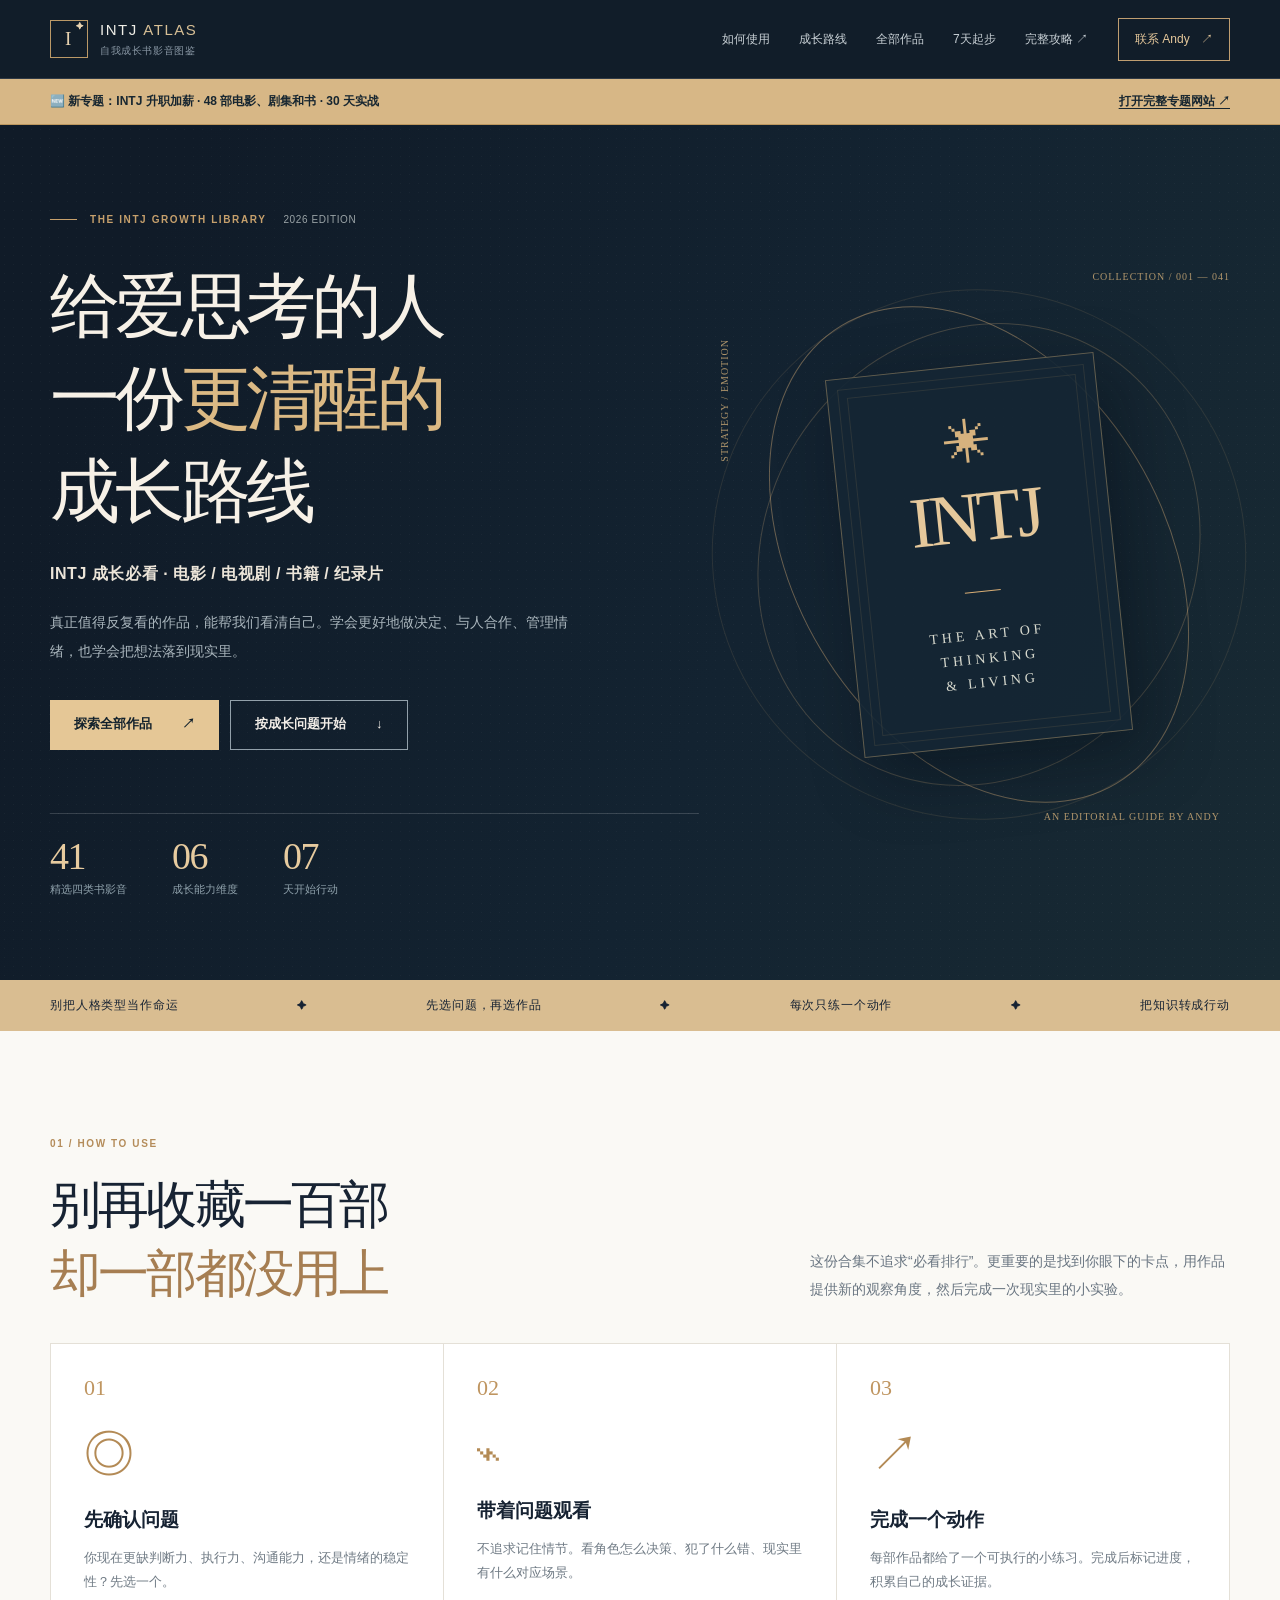
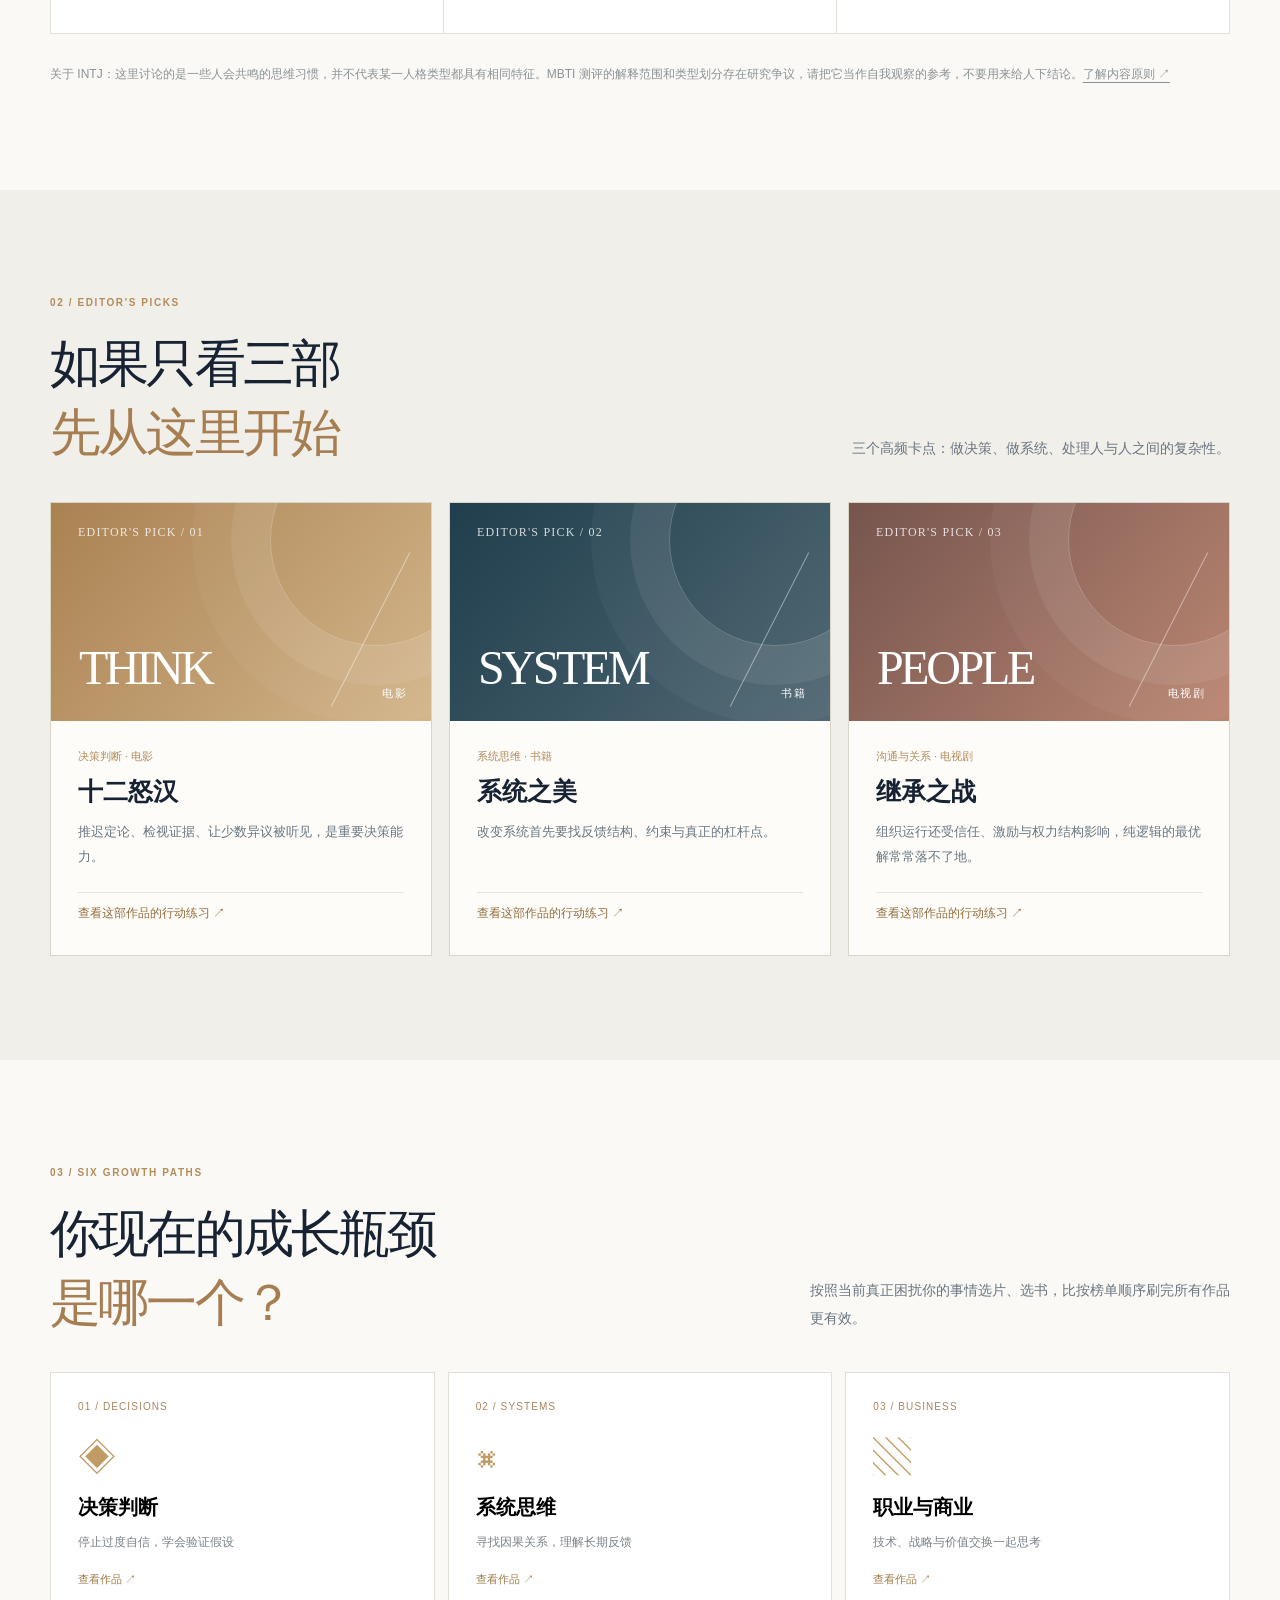
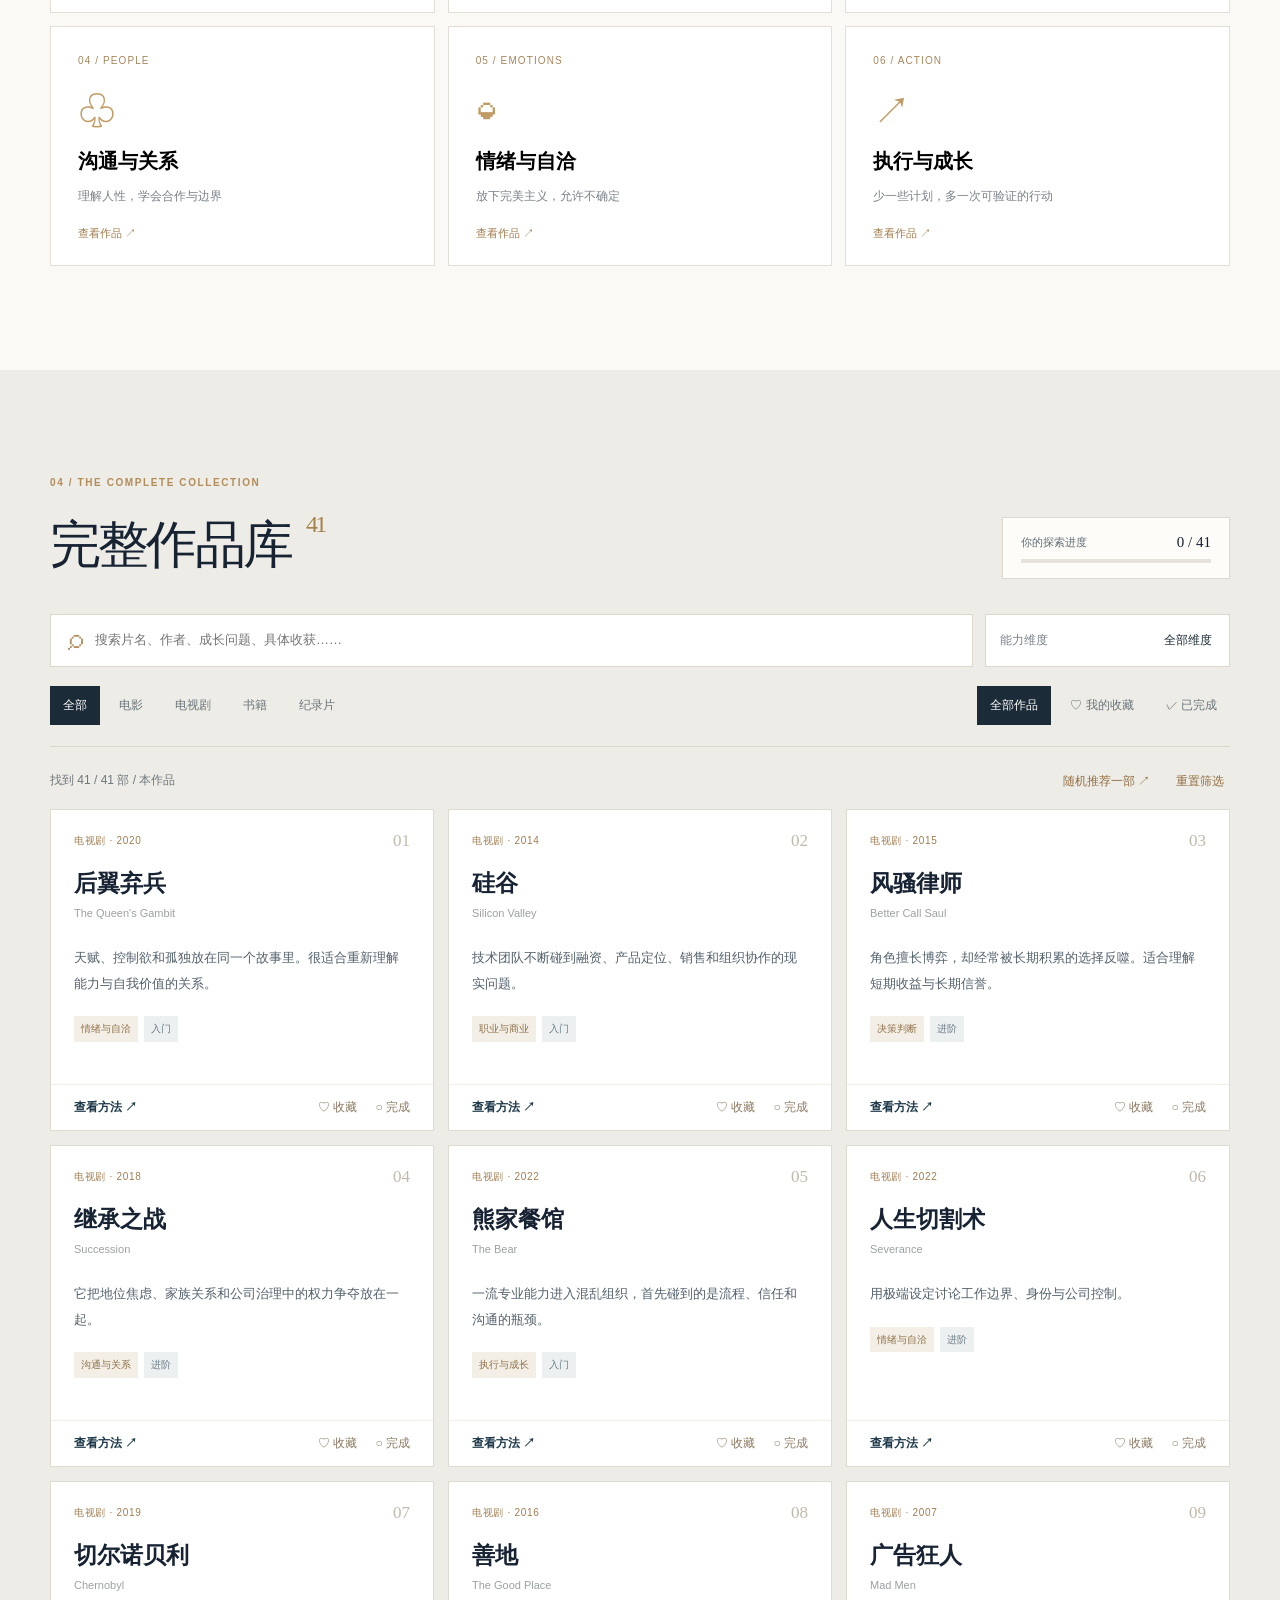
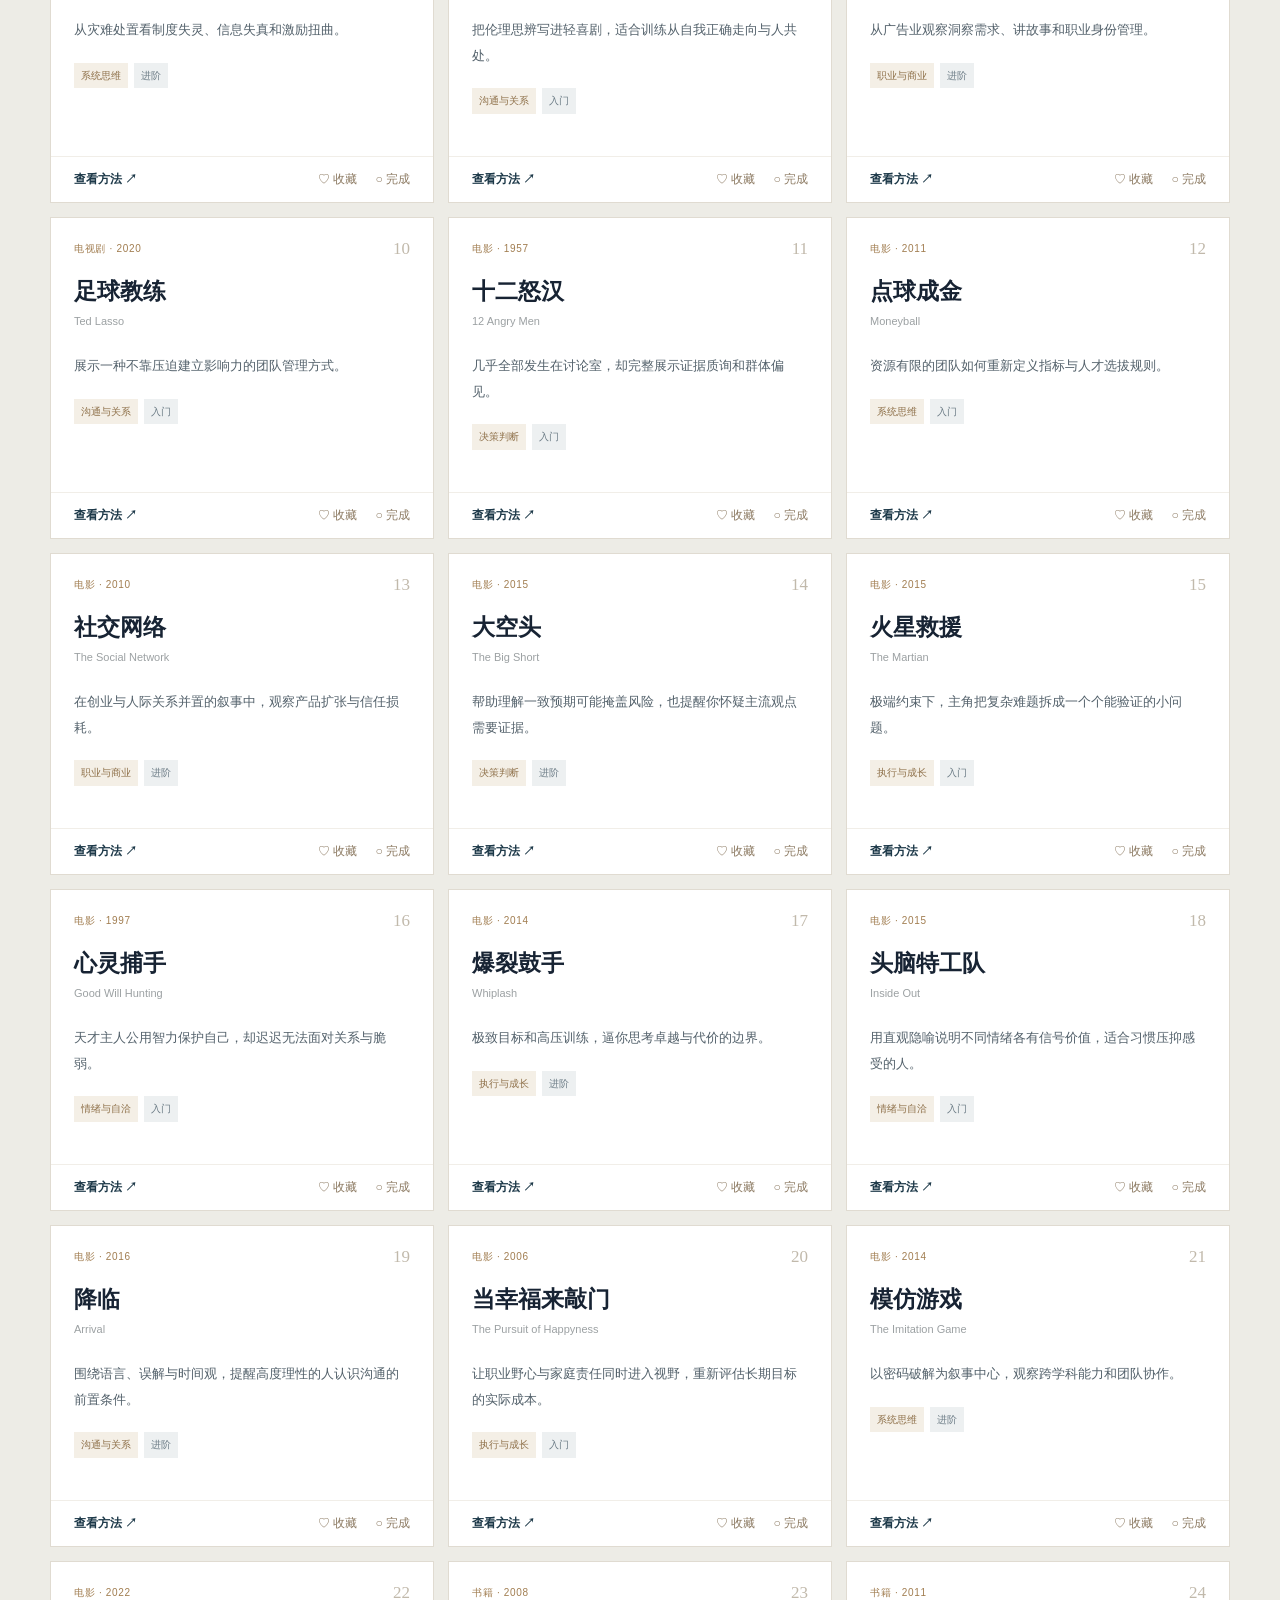
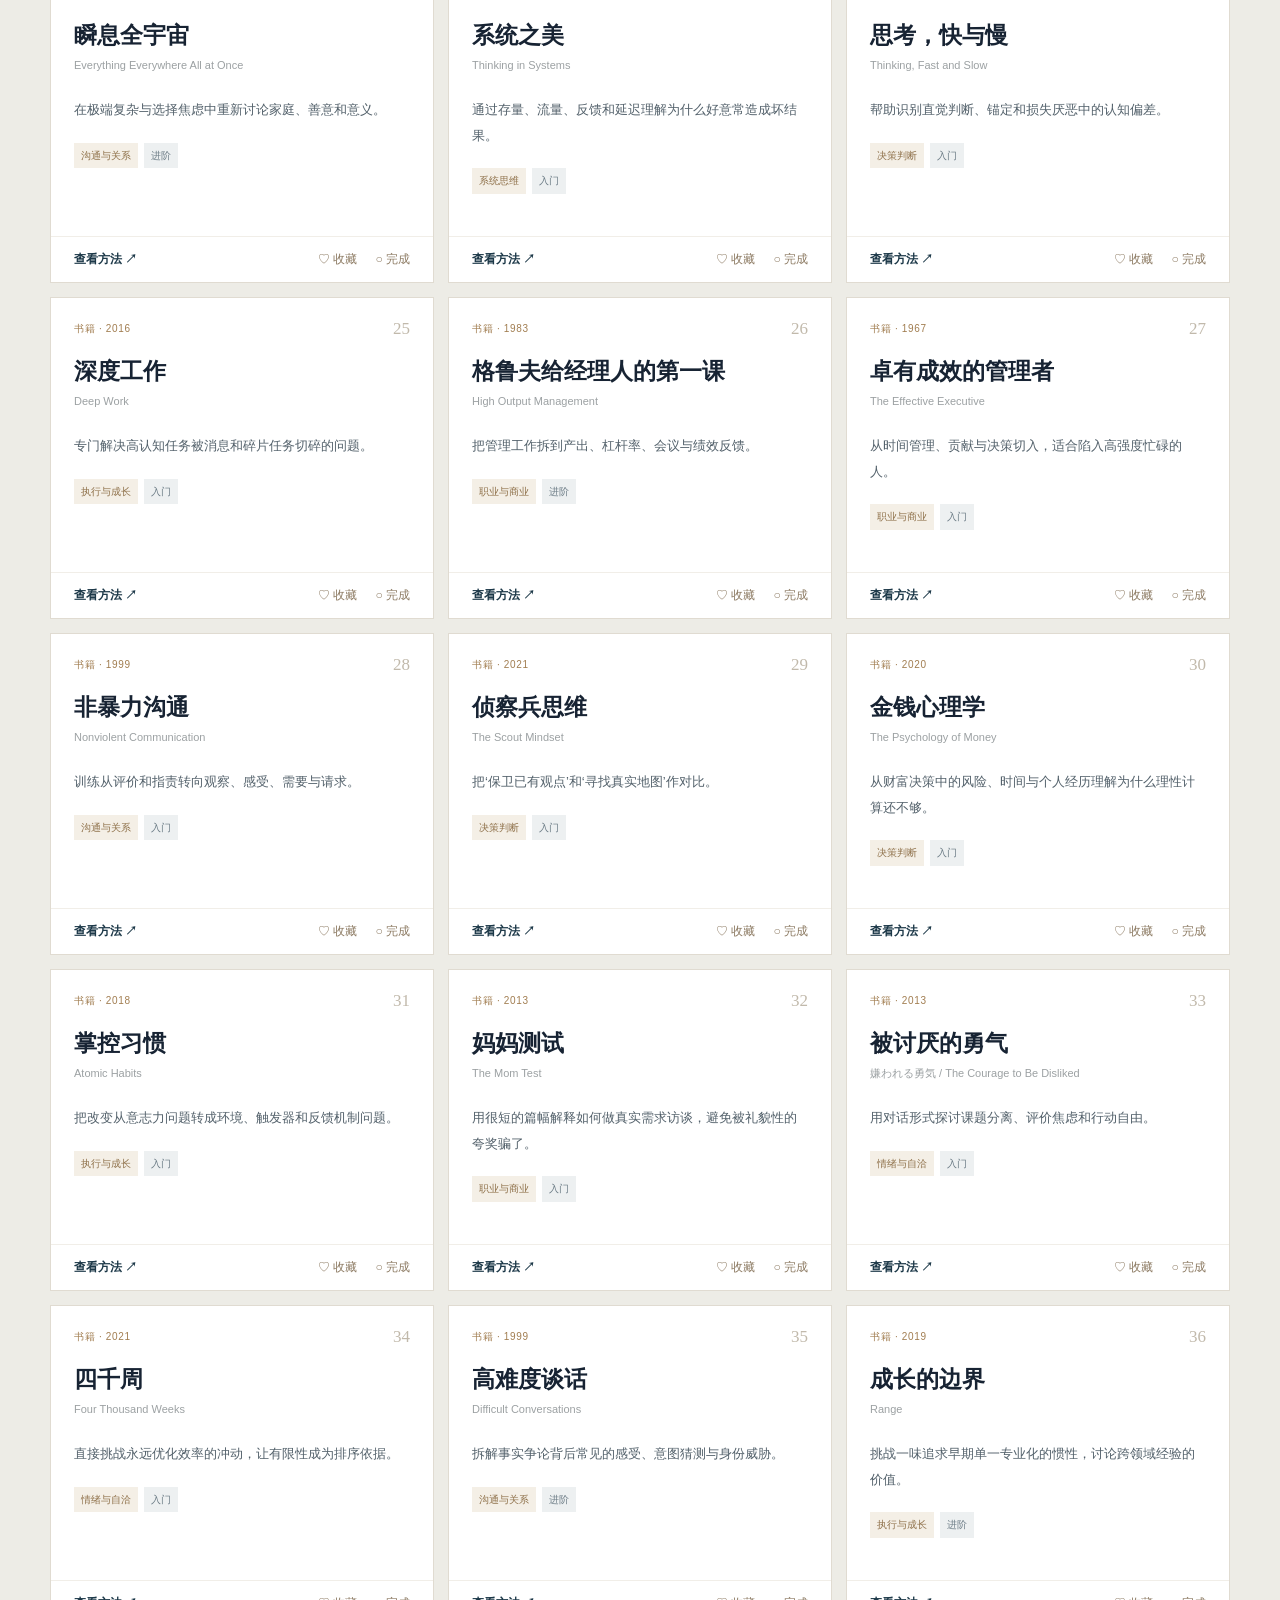
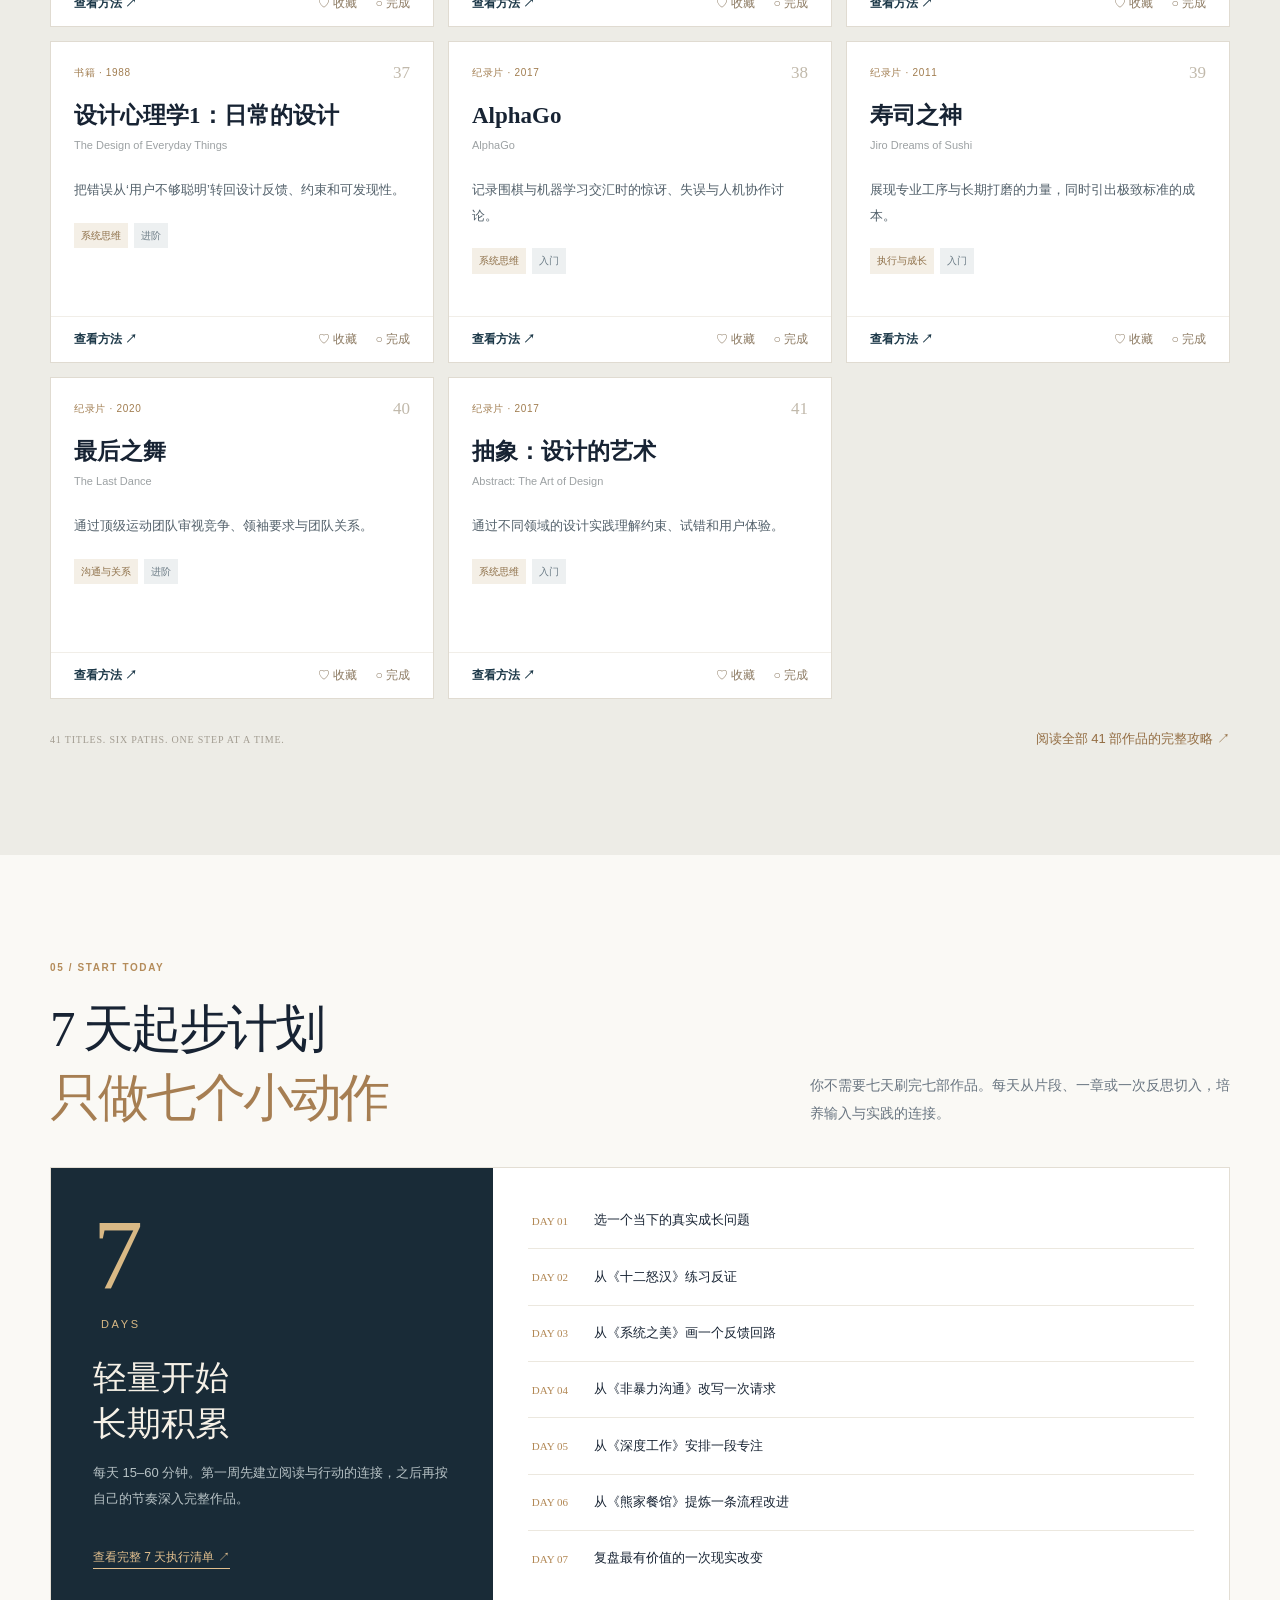
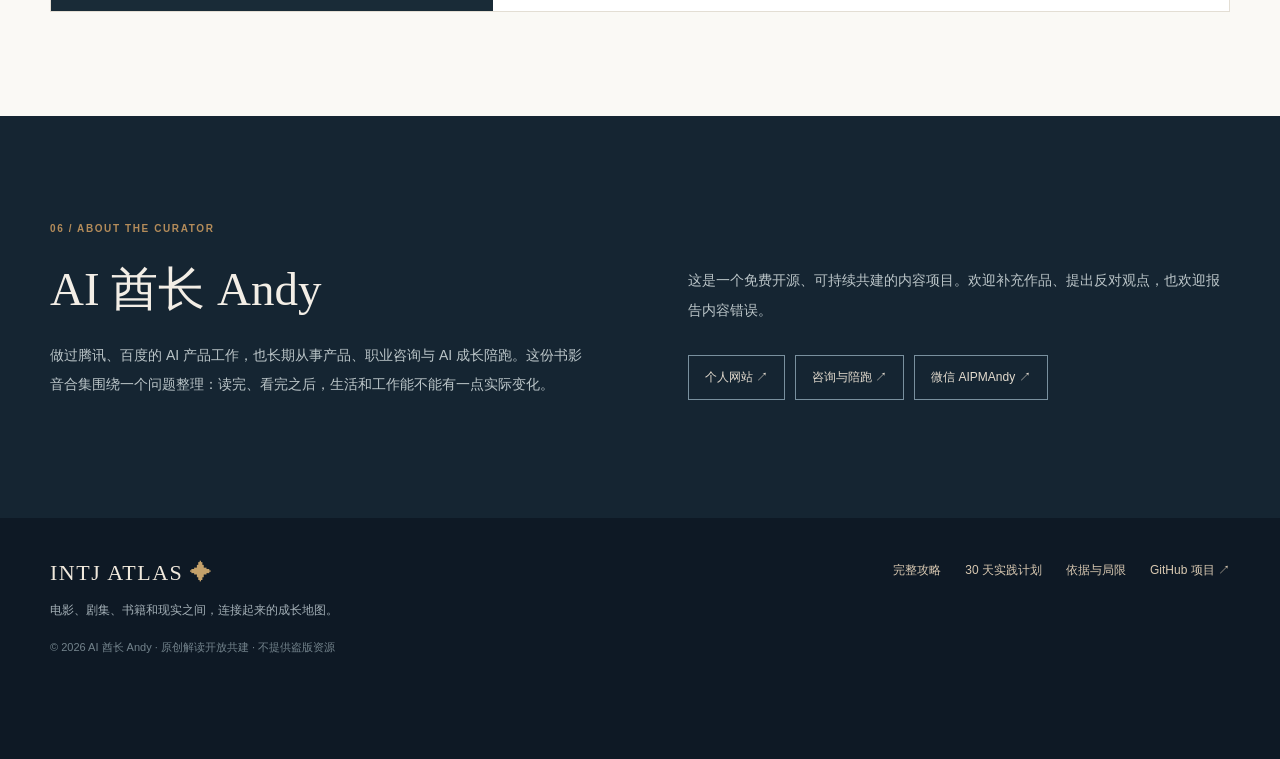
==== commit f6a8d156: "feat: launch complete INTJ career advancement media guide and interactive Pages site" ====
--- a/index.html
+++ b/index.html
@@ -1,9 +1,10 @@
 <!doctype html>
-<html lang="zh-CN"><head><meta charset="utf-8"><meta name="viewport" content="width=device-width,initial-scale=1"><meta name="theme-color" content="#101b27"><meta name="description" content="INTJ 成长必看 41 部电影、电视剧、书籍与纪录片。按系统思维、决策判断、职业商业、沟通关系、情绪管理与执行成长分类，提供具体练习。"><meta property="og:title" content="INTJ 成长必看书影音图鉴｜AI 酋长 Andy"><meta property="og:description" content="41 部作品，六条成长路线，一份真正能动手实践的清单。"><meta property="og:type" content="website"><meta property="og:image" content="https://aipmandy.github.io/intj-growth-guide/assets/social-preview.png"><meta name="twitter:card" content="summary_large_image"><title>INTJ 成长必看书影音图鉴｜AI 酋长 Andy</title><style>:root{--ink:#172333;--slate:#516070;--muted:#74808a;--cream:#f7f5f0;--paper:#fffefa;--navy:#111d29;--navy2:#1a2b39;--gold:#c6a06c;--line:#e4e0d7;--serif:'Songti SC','Noto Serif CJK SC','STSong','Source Han Serif SC',serif;--sans:-apple-system,BlinkMacSystemFont,'PingFang SC','Microsoft YaHei',sans-serif}*{box-sizing:border-box}html{scroll-behavior:smooth}body{margin:0;background:var(--cream);color:var(--ink);font:15px/1.75 var(--sans);-webkit-font-smoothing:antialiased}button,input,select{font:inherit}button{cursor:pointer}a{color:inherit;text-decoration:none}button:focus-visible,a:focus-visible,input:focus-visible,select:focus-visible{outline:2px solid #d7a25f;outline-offset:3px}button[hidden],div[hidden]{display:none!important}.container{width:min(1180px,calc(100% - 68px));margin:0 auto}.skip{position:absolute;top:-100px;left:10px;background:#fff;z-index:100;padding:12px}.skip:focus{top:10px}.nav{background:var(--navy);color:#efeee7;border-bottom:1px solid #ffffff20;position:sticky;top:0;z-index:30;backdrop-filter:blur(16px)}.nav-inner{height:78px;display:flex;align-items:center;gap:30px}.brand{display:flex;align-items:center;gap:12px;letter-spacing:.1em;font-size:15px;line-height:1.1;white-space:nowrap}.brand-mark{width:38px;height:38px;border:1px solid #bb9967;color:#e7d1af;display:grid;place-items:center;font:500 19px var(--serif);position:relative}.brand-mark span{position:absolute;font:8px var(--sans);right:2px;top:1px}.brand strong{font-weight:500;color:#d7bf95}.brand small{display:block;margin-top:6px;letter-spacing:.06em;font-size:10px;color:#8997a4}.navlinks{display:flex;gap:29px;margin-left:auto}.navlinks a{font-size:12px;color:#c8d0d5;white-space:nowrap}.navlinks a:hover{color:#efd4ab}.nav-contact{border:1px solid #bf9e71;background:transparent;color:#e6c89b;padding:10px 16px;font-size:12px;white-space:nowrap}.nav-contact span{padding-left:8px}.hero{position:relative;overflow:hidden;color:#f7f1e7;background:linear-gradient(113deg,#101b28 12%,#132331 58%,#182a33 100%)}.hero-noise{position:absolute;inset:0;opacity:.23;pointer-events:none;background-image:radial-gradient(#ffffff25 0.5px,transparent 0.5px);background-size:9px 9px}.hero-grid{min-height:690px;display:grid;grid-template-columns:1.1fr .85fr;gap:30px;align-items:center;padding:86px 0 81px}.hero-main{position:relative;z-index:1}.eyebrow,.small-kicker{display:flex;align-items:center;gap:13px;color:var(--gold);letter-spacing:.16em;font-size:10px;font-weight:700}.eyebrow-line{width:27px;height:1px;background:var(--gold)}.edition{color:#9ba4a7;font-weight:400;letter-spacing:.06em;margin-left:4px}.hero h1{font:500 clamp(47px,5.5vw,77px)/1.32 var(--serif);letter-spacing:-.065em;margin:31px 0 22px}.hero h1 span{color:#dbb984}.hero-title{font-size:16px;font-weight:600;letter-spacing:.035em;color:#ece5d9}.hero-copy{font-size:14px;color:#aab6bd;max-width:520px;line-height:2.05;margin:20px 0 34px}.hero-actions{display:flex;flex-wrap:wrap;gap:11px}.btn{min-height:50px;padding:11px 24px;display:inline-flex;justify-content:space-between;align-items:center;gap:30px;font-size:13px;font-weight:600}.btn-primary{background:#e5c796;color:#12212c}.btn-primary:hover{background:#f4dcb3}.btn-outline{border:1px solid #92a0aa;color:#f3eee8}.btn-outline:hover{border-color:white}.hero-meta{display:flex;gap:45px;border-top:1px solid #ffffff29;margin-top:63px;padding-top:20px}.hero-meta div{display:flex;flex-direction:column}.hero-meta strong{font:400 38px var(--serif);letter-spacing:-.04em;color:#e7cb9f}.hero-meta span{font-size:11px;color:#90a2ac;margin-top:2px}.hero-art{position:relative;height:600px;min-width:0;display:grid;place-items:center}.art-ellipse{position:absolute;border:1px solid #c9a57478;border-radius:50%;transform:rotate(-31deg)}.art-ellipse.e1{width:370px;height:535px}.art-ellipse.e2{width:430px;height:475px;transform:rotate(32deg);border-color:#c9a57444}.art-ellipse.e3{width:530px;height:535px;transform:rotate(-70deg);border-color:#c9a57422}.art-center{position:relative;border:1px solid #cfab736b;background:#142634e8;width:270px;height:380px;padding:33px;display:flex;flex-direction:column;align-items:center;justify-content:center;box-shadow:15px 22px 65px #03081160;transform:rotate(-6deg)}.art-center:before,.art-center:after{content:'';position:absolute;inset:10px;border:1px solid #c09b6424}.art-center:after{inset:19px}.art-star{font:47px var(--serif);color:#d6b27e;margin-bottom:4px}.art-letters{font:500 72px/1.2 Georgia,serif;letter-spacing:-.06em;color:#e5c89b}.art-line{width:36px;height:1px;background:#d9ae75;margin:31px}.art-subtitle{font:14px/1.7 Georgia,serif;letter-spacing:.27em;color:#d7d9ce;text-align:center}.art-coordinates,.art-note{position:absolute;font:10px Georgia,serif;letter-spacing:.1em;color:#af956b}.art-coordinates{top:16px;right:0}.art-note-top{top:84px;left:-10px;writing-mode:vertical-rl;transform:rotate(180deg)}.art-note-bottom{bottom:33px;right:10px}.ticker{background:#d9bd91;color:#172333}.ticker-inner{display:flex;align-items:center;justify-content:space-between;gap:10px;padding:15px 0;font-size:12px;letter-spacing:.07em}.ticker i{font-size:10px;font-style:normal}.section{padding:104px 0}.section.light{background:#faf9f5}.section-head{display:flex;justify-content:space-between;align-items:end;gap:40px;margin-bottom:35px}.section-head h2{font:500 clamp(34px,4vw,51px)/1.34 var(--serif);letter-spacing:-.055em;margin:19px 0 0}.section-head h2 em{font-style:normal;color:#a67e52}.section-head>p{max-width:420px;color:#697581;font-size:14px;line-height:2;margin:0 0 5px}.small-kicker{color:#b48c5a}.method-grid{display:grid;grid-template-columns:repeat(3,minmax(0,1fr));gap:1px;border:1px solid var(--line);background:var(--line)}.method-grid article{background:#fff;padding:31px 33px 38px;position:relative}.method-index{font:22px Georgia,serif;color:#bf9560}.method-icon{font:50px var(--serif);color:#b38a55;margin:18px 0 15px}.method-grid h3{font-size:19px;font-weight:600;margin:0 0 9px}.method-grid p{font-size:13px;color:#707b85;line-height:1.9;margin:0}.disclaimer{font-size:12px;color:#8c9295;margin:28px 0 0;line-height:2}.disclaimer a{text-decoration:underline;text-underline-offset:4px}.featured-section{background:#f1efe9}.featured-grid{display:grid;grid-template-columns:repeat(3,minmax(0,1fr));gap:17px}.featured-card{border:1px solid #d9d4c8;background:#fdfcf8;overflow:hidden;display:flex;flex-direction:column}.feature-art{min-height:218px;padding:26px 28px;position:relative;overflow:hidden;display:flex;align-items:end;color:#fff}.feature-art:before{content:'';position:absolute;width:210px;height:210px;right:-51px;top:-69px;border:1px solid #ffffff3c;border-radius:50%;box-shadow:0 0 0 39px #ffffff11,0 0 0 78px #ffffff09}.feature-art:after{content:'';position:absolute;right:60px;top:40px;height:173px;border-right:1px solid #ffffff70;transform:rotate(27deg)}.feature-art .art-number{position:absolute;top:22px;left:27px;font:12px Georgia,serif;letter-spacing:.1em;color:#ffffffca}.feature-art .feature-word{font:500 48px/1.15 Georgia,var(--serif);letter-spacing:-.07em;position:relative;z-index:1}.feature-art .feature-kind{position:absolute;right:24px;bottom:20px;font:11px Georgia,serif;letter-spacing:.12em;z-index:1}.feature-art.gold{background:linear-gradient(130deg,#aa8252,#d3b58b)}.feature-art.blue{background:linear-gradient(130deg,#203e4d,#516974)}.feature-art.rust{background:linear-gradient(130deg,#76554e,#ba8672)}.feature-body{padding:26px 27px 31px;display:flex;flex-direction:column;flex:1}.feature-body .mini-label{font-size:11px;color:#b08b5c}.feature-body h3{font:600 25px var(--serif);margin:9px 0 7px}.feature-body p{font-size:13px;color:#697681;line-height:1.9;margin:5px 0 22px}.feature-body button{margin-top:auto;text-align:left;padding:10px 0 0;border:0;border-top:1px solid #e9e4db;background:transparent;font-size:12px;color:#936c3d}.routes-section{background:#faf9f5}.route-grid{display:grid;grid-template-columns:repeat(3,minmax(0,1fr));gap:13px}.route-grid button{border:1px solid #e4dfd6;background:white;text-align:left;padding:25px 27px 22px;display:flex;flex-direction:column;min-height:224px;transition:transform .2s,border .2s}.route-grid button:hover{transform:translateY(-3px);border-color:#bf995d}.route-index{font-size:10px;letter-spacing:.11em;color:#a8865d}.route-glyph{font:38px/1 var(--serif);color:#c19b64;margin:23px 0 14px}.route-grid strong{font-size:20px;font-weight:600}.route-grid button>span:nth-last-child(2){font-size:12px;color:#7a8289;margin-top:7px}.route-grid i{font-size:11px;color:#a07b4a;margin-top:17px;font-style:normal}.catalog-section{background:#edece6}.catalog-top{align-items:end}.title-count{display:inline-block;font:24px Georgia,serif;color:#a5814b;vertical-align:top;margin:0 0 0 15px}.progress-widget{background:#fdfcf9;border:1px solid #ddd7cd;padding:15px 18px;width:228px;display:grid;grid-template-columns:1fr auto;gap:7px 13px;align-items:center}.progress-widget span{font-size:11px;color:#606c74}.progress-widget strong{font:15px Georgia,serif}.progress-track{width:100%;height:4px;background:#e7e2db;grid-column:1/3;grid-row:2}.progress-value{height:100%;background:#b68b53;width:0;transition:width .3s}.catalog-tools{display:grid;grid-template-columns:1fr 245px;gap:12px}.search-box{position:relative;display:flex;align-items:center;background:#fff;border:1px solid #ddd7cc;height:53px}.search-box span{font-size:30px;color:#b29165;margin:0 12px 5px 17px}.search-box input{border:0;outline:0;background:transparent;flex:1;min-width:0;padding:15px 10px 15px 0;font-size:13px}.select-wrap{display:flex;align-items:center;gap:6px;background:#fff;border:1px solid #ddd7cc;padding:0 14px;font-size:12px;color:#78818a}.select-wrap span{white-space:nowrap}.select-wrap select{appearance:none;background:transparent;border:0;outline:0;color:#1a2a35;flex:1;min-width:0;text-align:right;padding:14px 3px}.filter-bar{display:flex;align-items:center;justify-content:space-between;gap:15px;border-bottom:1px solid #dcd6cb;padding:19px 0 21px;flex-wrap:wrap}.kind-filters,.save-filters{display:flex;gap:6px;flex-wrap:wrap}.kind-filters button,.save-filters button{padding:8px 12px;font-size:12px;border:1px solid transparent;background:transparent;color:#6b757b}.kind-filters button[aria-pressed="true"],.save-filters button[aria-pressed="true"]{background:#1b2b38;color:white}.kind-filters button:hover,.save-filters button:hover{border-color:#b6a793}.results-line{display:flex;justify-content:space-between;gap:10px;margin:23px 0 16px;color:#6e777d;font-size:12px}.results-line button{border:0;background:transparent;color:#926d42;font-size:12px;margin-left:14px}.catalog-grid{display:grid;grid-template-columns:repeat(3,minmax(0,1fr));gap:14px}.work-card{background:#fff;border:1px solid #e0dbd1;display:flex;flex-direction:column;min-height:322px}.work-card-head{display:flex;justify-content:space-between;align-items:center;padding:21px 23px 0}.work-kind{font-size:10px;color:#a17d50;letter-spacing:.07em}.card-no{font:17px Georgia,serif;color:#c1b9ab}.work-main{padding:17px 23px 17px;flex:1}.work-main h3{font:600 23px/1.4 var(--serif);margin:0 0 5px}.work-original{font-size:11px;color:#9ca1a3;margin:0 0 21px;min-height:19px;line-height:1.5}.work-reason{font-size:13px;line-height:1.95;color:#53616b;margin:0 0 20px}.work-tags{display:flex;flex-wrap:wrap;gap:6px}.work-tags span{padding:4px 7px;font-size:10px;color:#8e7049;background:#f4efe6}.work-tags .level{background:#edf0f1;color:#6b7b85}.work-card-bottom{border-top:1px solid #f1eee8;display:flex;align-items:stretch;gap:0;padding:0 14px}.work-card-bottom button{border:0;background:transparent;color:#8c7a62;font-size:12px;padding:12px 9px;white-space:nowrap}.work-card-bottom button.action-detail{margin-right:auto;color:#1c3848;font-weight:600}.work-card-bottom button[aria-pressed="true"]{color:#b07838;font-weight:700}.work-card:hover{border-color:#c2a478}.empty-state{border:1px dashed #cbc0b3;background:#fffefa;padding:55px 20px;text-align:center}.empty-state strong{font:500 26px var(--serif)}.empty-state p{color:#77828a}.empty-state button{background:#172a38;color:white;border:0;padding:12px 23px}.catalog-end{display:flex;align-items:center;justify-content:space-between;gap:18px;padding-top:29px;color:#a29c91}.catalog-end span{font:10px Georgia,serif;letter-spacing:.08em}.catalog-end a{color:#936d43;font-size:13px}.plan-section{background:#faf9f5}.plan-grid{display:grid;grid-template-columns:.75fr 1.25fr;gap:0;background:white;border:1px solid #e3ded4}.plan-intro{background:#192b37;color:#f6f1e7;padding:42px}.plan-ornament{font:100px/.9 Georgia,serif;color:#d9b985;display:block;letter-spacing:-.12em}.plan-ornament span{font:11px var(--sans);letter-spacing:.24em;display:block;margin:18px 0 0 8px}.plan-intro h3{font:500 34px var(--serif);margin:25px 0 10px}.plan-intro p{font-size:13px;color:#b7c2c5;line-height:2}.plan-intro a{display:inline-block;margin-top:22px;color:#e1bf8e;font-size:12px;border-bottom:1px solid #e1bf8e}.plan-list{list-style:none;margin:0;padding:25px 35px;display:grid}.plan-list li{display:flex;gap:26px;align-items:center;padding:14px 4px;border-bottom:1px solid #ece8df;font-size:13px}.plan-list li:last-child{border:0}.plan-list b{font:11px Georgia,serif;color:#b28855;white-space:nowrap}.about-section{background:#152532;color:#f3eee6}.about-grid{display:grid;grid-template-columns:1fr 1fr;gap:95px}.about-section h2{font:500 47px var(--serif);margin:20px 0}.about-section p{color:#bbc5c8;font-size:14px;line-height:2.1}.about-aside{padding-top:32px}.about-cta{display:flex;gap:10px;flex-wrap:wrap;margin-top:30px}.about-cta a,.about-cta button{padding:11px 16px;font-size:12px;border:1px solid #79909e;background:transparent;color:#e4dccf}.about-cta a:hover,.about-cta button:hover{border-color:#e2c597}.footer{background:#0e1925;color:#f0e8dc;padding:42px 0 100px}.footer-main{display:flex;justify-content:space-between;align-items:start;gap:36px}.footer strong{font:22px Georgia,serif;letter-spacing:.07em}.footer strong span{color:#c4a16a}.footer p{color:#a4b0b7;font-size:12px}.footer small{font-size:11px;color:#73838c}.footer-links{display:flex;gap:14px 24px;flex-wrap:wrap;font-size:12px;color:#d9c9b2}.mobile-action{display:none}.detail-dialog,.contact-dialog{position:fixed;border:1px solid #bda079;background:#fffefa;color:var(--ink);box-shadow:0 25px 80px #02060a77;width:min(660px,calc(100% - 32px));max-height:89vh;padding:42px;overflow:auto}.detail-dialog::backdrop,.contact-dialog::backdrop{background:#08131bcc;backdrop-filter:blur(6px)}.dialog-x{position:absolute;right:14px;top:10px;border:0;background:transparent;color:#71808c;font:30px/1 var(--serif);padding:10px}.detail-dialog h2,.contact-dialog h2{font:500 39px/1.4 var(--serif);margin:15px 0 6px}.detail-original{color:#9e968c;font-size:13px}.detail-meta{display:flex;gap:9px;flex-wrap:wrap;margin:18px 0 30px;color:#936b3b;font-size:12px}.detail-meta span{background:#f3ece0;padding:5px 10px}.detail-dialog h3{color:#967042;font-size:13px;margin:20px 0 7px}.detail-dialog p{font-size:14px;line-height:2;margin:0}.detail-warn{margin:16px 0;color:#aa6b48;font-size:12px}.dialog-actions{display:flex;gap:10px;flex-wrap:wrap;margin-top:27px}.dialog-actions button,.dialog-actions a{border:1px solid #233c4c;padding:11px 14px;color:#172a38;font-size:12px;background:white}.dialog-actions .primary{background:#172a38;color:white}.contact-dialog>p{color:#697681}.wechat-number{display:flex;align-items:center;gap:16px;border:1px solid #dcd4ca;background:#f5f0e9;padding:13px 17px;margin-top:22px}.wechat-number strong{flex:1;font-size:23px}.wechat-number button{border:0;background:#192c39;color:white;padding:10px 16px}.contact-dialog>a{color:#946f45;font-size:13px;text-decoration:underline;text-underline-offset:4px}@media(max-width:1100px){.navlinks{gap:14px}.hero-grid{grid-template-columns:1fr .7fr}.hero-art{height:510px}.art-ellipse.e3{width:430px}.art-ellipse.e2{width:350px}.art-ellipse.e1{width:310px}.art-center{width:230px;height:330px}.art-letters{font-size:60px}.art-note-top{left:0}.catalog-grid{grid-template-columns:repeat(2,minmax(0,1fr))}}@media(max-width:790px){.container{width:min(100% - 40px,1180px)}.nav-inner{height:66px}.navlinks{display:none}.nav-contact{margin-left:auto}.hero-grid{grid-template-columns:1fr;padding:64px 0 50px;min-height:0}.hero-art{display:none}.hero h1{font-size:clamp(43px,10vw,72px)}.hero-meta{margin-top:48px}.ticker-inner{flex-wrap:wrap;justify-content:center;padding:12px 0}.ticker i:nth-of-type(3){display:none}.section{padding:74px 0}.section-head{display:block}.section-head>p{margin-top:18px}.featured-grid{grid-template-columns:repeat(2,1fr)}.featured-grid .featured-card:last-child{grid-column:1/-1}.route-grid{grid-template-columns:repeat(2,1fr)}.about-grid{gap:30px}}@media(max-width:580px){.container{width:calc(100% - 32px)}.brand small{font-size:9px}.nav-contact{padding:9px 12px}.hero-grid{padding:55px 0 43px}.eyebrow{font-size:9px;gap:8px;flex-wrap:wrap}.edition{display:none}.hero h1{font-size:clamp(37px,10.7vw,51px);margin:24px 0 21px}.hero-title{font-size:13px}.hero-copy{font-size:13px}.hero-actions{flex-direction:column}.btn{width:100%}.hero-meta{gap:0;justify-content:space-between;margin-top:41px}.hero-meta strong{font-size:31px}.hero-meta span{font-size:9px}.ticker-inner{font-size:10px}.ticker i{display:none}.ticker-inner span{white-space:nowrap}.section{padding:61px 0}.section-head h2{font-size:34px}.method-grid,.featured-grid,.route-grid,.catalog-grid{grid-template-columns:1fr}.method-grid article{padding:26px}.featured-grid .featured-card:last-child{grid-column:auto}.route-grid button{min-height:190px}.catalog-tools{grid-template-columns:1fr}.catalog-top .progress-widget{margin-top:20px}.filter-bar{align-items:flex-start}.kind-filters,.save-filters{width:100%;gap:4px}.kind-filters button,.save-filters button{padding:8px 10px}.results-line{flex-direction:column}.results-line button:first-child{margin-left:0}.work-card{min-height:0}.work-main{padding-bottom:28px}.plan-grid,.about-grid{grid-template-columns:1fr}.plan-intro{padding:32px}.plan-ornament{font-size:78px}.plan-list{padding:15px 20px}.plan-list li{gap:17px;font-size:12px}.footer-main{display:block}.footer-links{margin-top:26px}.footer{padding-bottom:120px}.mobile-action{position:fixed;bottom:0;left:0;right:0;display:flex;gap:10px;padding:10px 15px calc(10px + env(safe-area-inset-bottom));background:#111f2b;z-index:25;border-top:1px solid #ffffff33}.mobile-action a,.mobile-action button{width:50%;border:0;text-align:center;background:#e4c494;color:#162632;padding:11px 6px;font-size:13px;font-weight:600}.mobile-action button{background:#314351;color:white}.detail-dialog,.contact-dialog{padding:32px 22px}.detail-dialog h2,.contact-dialog h2{font-size:31px}.wechat-number{flex-wrap:wrap}.wechat-number strong{width:100%}.wechat-number button{width:100%}}
+<html lang="zh-CN"><head><meta charset="utf-8"><meta name="viewport" content="width=device-width,initial-scale=1"><meta name="theme-color" content="#101b27"><meta name="description" content="INTJ 成长必看 41 部电影、电视剧、书籍与纪录片。按系统思维、决策判断、职业商业、沟通关系、情绪管理与执行成长分类，提供具体练习。"><meta property="og:title" content="INTJ 成长必看书影音图鉴｜AI 酋长 Andy"><meta property="og:description" content="41 部作品，六条成长路线，一份真正能动手实践的清单。"><meta property="og:type" content="website"><meta property="og:image" content="https://aipmandy.github.io/intj-growth-guide/assets/social-preview.svg"><meta name="twitter:card" content="summary_large_image"><title>INTJ 成长必看书影音图鉴｜AI 酋长 Andy</title><style>:root{--ink:#172333;--slate:#516070;--muted:#74808a;--cream:#f7f5f0;--paper:#fffefa;--navy:#111d29;--navy2:#1a2b39;--gold:#c6a06c;--line:#e4e0d7;--serif:'Songti SC','Noto Serif CJK SC','STSong','Source Han Serif SC',serif;--sans:-apple-system,BlinkMacSystemFont,'PingFang SC','Microsoft YaHei',sans-serif}*{box-sizing:border-box}html{scroll-behavior:smooth}body{margin:0;background:var(--cream);color:var(--ink);font:15px/1.75 var(--sans);-webkit-font-smoothing:antialiased}button,input,select{font:inherit}button{cursor:pointer}a{color:inherit;text-decoration:none}button:focus-visible,a:focus-visible,input:focus-visible,select:focus-visible{outline:2px solid #d7a25f;outline-offset:3px}button[hidden],div[hidden]{display:none!important}.container{width:min(1180px,calc(100% - 68px));margin:0 auto}.skip{position:absolute;top:-100px;left:10px;background:#fff;z-index:100;padding:12px}.skip:focus{top:10px}.nav{background:var(--navy);color:#efeee7;border-bottom:1px solid #ffffff20;position:sticky;top:0;z-index:30;backdrop-filter:blur(16px)}.nav-inner{height:78px;display:flex;align-items:center;gap:30px}.brand{display:flex;align-items:center;gap:12px;letter-spacing:.1em;font-size:15px;line-height:1.1;white-space:nowrap}.brand-mark{width:38px;height:38px;border:1px solid #bb9967;color:#e7d1af;display:grid;place-items:center;font:500 19px var(--serif);position:relative}.brand-mark span{position:absolute;font:8px var(--sans);right:2px;top:1px}.brand strong{font-weight:500;color:#d7bf95}.brand small{display:block;margin-top:6px;letter-spacing:.06em;font-size:10px;color:#8997a4}.navlinks{display:flex;gap:29px;margin-left:auto}.navlinks a{font-size:12px;color:#c8d0d5;white-space:nowrap}.navlinks a:hover{color:#efd4ab}.nav-contact{border:1px solid #bf9e71;background:transparent;color:#e6c89b;padding:10px 16px;font-size:12px;white-space:nowrap}.nav-contact span{padding-left:8px}.hero{position:relative;overflow:hidden;color:#f7f1e7;background:linear-gradient(113deg,#101b28 12%,#132331 58%,#182a33 100%)}.hero-noise{position:absolute;inset:0;opacity:.23;pointer-events:none;background-image:radial-gradient(#ffffff25 0.5px,transparent 0.5px);background-size:9px 9px}.hero-grid{min-height:690px;display:grid;grid-template-columns:1.1fr .85fr;gap:30px;align-items:center;padding:86px 0 81px}.hero-main{position:relative;z-index:1}.eyebrow,.small-kicker{display:flex;align-items:center;gap:13px;color:var(--gold);letter-spacing:.16em;font-size:10px;font-weight:700}.eyebrow-line{width:27px;height:1px;background:var(--gold)}.edition{color:#9ba4a7;font-weight:400;letter-spacing:.06em;margin-left:4px}.hero h1{font:500 clamp(47px,5.5vw,77px)/1.32 var(--serif);letter-spacing:-.065em;margin:31px 0 22px}.hero h1 span{color:#dbb984}.hero-title{font-size:16px;font-weight:600;letter-spacing:.035em;color:#ece5d9}.hero-copy{font-size:14px;color:#aab6bd;max-width:520px;line-height:2.05;margin:20px 0 34px}.hero-actions{display:flex;flex-wrap:wrap;gap:11px}.btn{min-height:50px;padding:11px 24px;display:inline-flex;justify-content:space-between;align-items:center;gap:30px;font-size:13px;font-weight:600}.btn-primary{background:#e5c796;color:#12212c}.btn-primary:hover{background:#f4dcb3}.btn-outline{border:1px solid #92a0aa;color:#f3eee8}.btn-outline:hover{border-color:white}.hero-meta{display:flex;gap:45px;border-top:1px solid #ffffff29;margin-top:63px;padding-top:20px}.hero-meta div{display:flex;flex-direction:column}.hero-meta strong{font:400 38px var(--serif);letter-spacing:-.04em;color:#e7cb9f}.hero-meta span{font-size:11px;color:#90a2ac;margin-top:2px}.hero-art{position:relative;height:600px;min-width:0;display:grid;place-items:center}.art-ellipse{position:absolute;border:1px solid #c9a57478;border-radius:50%;transform:rotate(-31deg)}.art-ellipse.e1{width:370px;height:535px}.art-ellipse.e2{width:430px;height:475px;transform:rotate(32deg);border-color:#c9a57444}.art-ellipse.e3{width:530px;height:535px;transform:rotate(-70deg);border-color:#c9a57422}.art-center{position:relative;border:1px solid #cfab736b;background:#142634e8;width:270px;height:380px;padding:33px;display:flex;flex-direction:column;align-items:center;justify-content:center;box-shadow:15px 22px 65px #03081160;transform:rotate(-6deg)}.art-center:before,.art-center:after{content:'';position:absolute;inset:10px;border:1px solid #c09b6424}.art-center:after{inset:19px}.art-star{font:47px var(--serif);color:#d6b27e;margin-bottom:4px}.art-letters{font:500 72px/1.2 Georgia,serif;letter-spacing:-.06em;color:#e5c89b}.art-line{width:36px;height:1px;background:#d9ae75;margin:31px}.art-subtitle{font:14px/1.7 Georgia,serif;letter-spacing:.27em;color:#d7d9ce;text-align:center}.art-coordinates,.art-note{position:absolute;font:10px Georgia,serif;letter-spacing:.1em;color:#af956b}.art-coordinates{top:16px;right:0}.art-note-top{top:84px;left:-10px;writing-mode:vertical-rl;transform:rotate(180deg)}.art-note-bottom{bottom:33px;right:10px}.ticker{background:#d9bd91;color:#172333}.ticker-inner{display:flex;align-items:center;justify-content:space-between;gap:10px;padding:15px 0;font-size:12px;letter-spacing:.07em}.ticker i{font-size:10px;font-style:normal}.section{padding:104px 0}.section.light{background:#faf9f5}.section-head{display:flex;justify-content:space-between;align-items:end;gap:40px;margin-bottom:35px}.section-head h2{font:500 clamp(34px,4vw,51px)/1.34 var(--serif);letter-spacing:-.055em;margin:19px 0 0}.section-head h2 em{font-style:normal;color:#a67e52}.section-head>p{max-width:420px;color:#697581;font-size:14px;line-height:2;margin:0 0 5px}.small-kicker{color:#b48c5a}.method-grid{display:grid;grid-template-columns:repeat(3,minmax(0,1fr));gap:1px;border:1px solid var(--line);background:var(--line)}.method-grid article{background:#fff;padding:31px 33px 38px;position:relative}.method-index{font:22px Georgia,serif;color:#bf9560}.method-icon{font:50px var(--serif);color:#b38a55;margin:18px 0 15px}.method-grid h3{font-size:19px;font-weight:600;margin:0 0 9px}.method-grid p{font-size:13px;color:#707b85;line-height:1.9;margin:0}.disclaimer{font-size:12px;color:#8c9295;margin:28px 0 0;line-height:2}.disclaimer a{text-decoration:underline;text-underline-offset:4px}.featured-section{background:#f1efe9}.featured-grid{display:grid;grid-template-columns:repeat(3,minmax(0,1fr));gap:17px}.featured-card{border:1px solid #d9d4c8;background:#fdfcf8;overflow:hidden;display:flex;flex-direction:column}.feature-art{min-height:218px;padding:26px 28px;position:relative;overflow:hidden;display:flex;align-items:end;color:#fff}.feature-art:before{content:'';position:absolute;width:210px;height:210px;right:-51px;top:-69px;border:1px solid #ffffff3c;border-radius:50%;box-shadow:0 0 0 39px #ffffff11,0 0 0 78px #ffffff09}.feature-art:after{content:'';position:absolute;right:60px;top:40px;height:173px;border-right:1px solid #ffffff70;transform:rotate(27deg)}.feature-art .art-number{position:absolute;top:22px;left:27px;font:12px Georgia,serif;letter-spacing:.1em;color:#ffffffca}.feature-art .feature-word{font:500 48px/1.15 Georgia,var(--serif);letter-spacing:-.07em;position:relative;z-index:1}.feature-art .feature-kind{position:absolute;right:24px;bottom:20px;font:11px Georgia,serif;letter-spacing:.12em;z-index:1}.feature-art.gold{background:linear-gradient(130deg,#aa8252,#d3b58b)}.feature-art.blue{background:linear-gradient(130deg,#203e4d,#516974)}.feature-art.rust{background:linear-gradient(130deg,#76554e,#ba8672)}.feature-body{padding:26px 27px 31px;display:flex;flex-direction:column;flex:1}.feature-body .mini-label{font-size:11px;color:#b08b5c}.feature-body h3{font:600 25px var(--serif);margin:9px 0 7px}.feature-body p{font-size:13px;color:#697681;line-height:1.9;margin:5px 0 22px}.feature-body button{margin-top:auto;text-align:left;padding:10px 0 0;border:0;border-top:1px solid #e9e4db;background:transparent;font-size:12px;color:#936c3d}.routes-section{background:#faf9f5}.route-grid{display:grid;grid-template-columns:repeat(3,minmax(0,1fr));gap:13px}.route-grid button{border:1px solid #e4dfd6;background:white;text-align:left;padding:25px 27px 22px;display:flex;flex-direction:column;min-height:224px;transition:transform .2s,border .2s}.route-grid button:hover{transform:translateY(-3px);border-color:#bf995d}.route-index{font-size:10px;letter-spacing:.11em;color:#a8865d}.route-glyph{font:38px/1 var(--serif);color:#c19b64;margin:23px 0 14px}.route-grid strong{font-size:20px;font-weight:600}.route-grid button>span:nth-last-child(2){font-size:12px;color:#7a8289;margin-top:7px}.route-grid i{font-size:11px;color:#a07b4a;margin-top:17px;font-style:normal}.catalog-section{background:#edece6}.catalog-top{align-items:end}.title-count{display:inline-block;font:24px Georgia,serif;color:#a5814b;vertical-align:top;margin:0 0 0 15px}.progress-widget{background:#fdfcf9;border:1px solid #ddd7cd;padding:15px 18px;width:228px;display:grid;grid-template-columns:1fr auto;gap:7px 13px;align-items:center}.progress-widget span{font-size:11px;color:#606c74}.progress-widget strong{font:15px Georgia,serif}.progress-track{width:100%;height:4px;background:#e7e2db;grid-column:1/3;grid-row:2}.progress-value{height:100%;background:#b68b53;width:0;transition:width .3s}.catalog-tools{display:grid;grid-template-columns:1fr 245px;gap:12px}.search-box{position:relative;display:flex;align-items:center;background:#fff;border:1px solid #ddd7cc;height:53px}.search-box span{font-size:30px;color:#b29165;margin:0 12px 5px 17px}.search-box input{border:0;outline:0;background:transparent;flex:1;min-width:0;padding:15px 10px 15px 0;font-size:13px}.select-wrap{display:flex;align-items:center;gap:6px;background:#fff;border:1px solid #ddd7cc;padding:0 14px;font-size:12px;color:#78818a}.select-wrap span{white-space:nowrap}.select-wrap select{appearance:none;background:transparent;border:0;outline:0;color:#1a2a35;flex:1;min-width:0;text-align:right;padding:14px 3px}.filter-bar{display:flex;align-items:center;justify-content:space-between;gap:15px;border-bottom:1px solid #dcd6cb;padding:19px 0 21px;flex-wrap:wrap}.kind-filters,.save-filters{display:flex;gap:6px;flex-wrap:wrap}.kind-filters button,.save-filters button{padding:8px 12px;font-size:12px;border:1px solid transparent;background:transparent;color:#6b757b}.kind-filters button[aria-pressed="true"],.save-filters button[aria-pressed="true"]{background:#1b2b38;color:white}.kind-filters button:hover,.save-filters button:hover{border-color:#b6a793}.results-line{display:flex;justify-content:space-between;gap:10px;margin:23px 0 16px;color:#6e777d;font-size:12px}.results-line button{border:0;background:transparent;color:#926d42;font-size:12px;margin-left:14px}.catalog-grid{display:grid;grid-template-columns:repeat(3,minmax(0,1fr));gap:14px}.work-card{background:#fff;border:1px solid #e0dbd1;display:flex;flex-direction:column;min-height:322px}.work-card-head{display:flex;justify-content:space-between;align-items:center;padding:21px 23px 0}.work-kind{font-size:10px;color:#a17d50;letter-spacing:.07em}.card-no{font:17px Georgia,serif;color:#c1b9ab}.work-main{padding:17px 23px 17px;flex:1}.work-main h3{font:600 23px/1.4 var(--serif);margin:0 0 5px}.work-original{font-size:11px;color:#9ca1a3;margin:0 0 21px;min-height:19px;line-height:1.5}.work-reason{font-size:13px;line-height:1.95;color:#53616b;margin:0 0 20px}.work-tags{display:flex;flex-wrap:wrap;gap:6px}.work-tags span{padding:4px 7px;font-size:10px;color:#8e7049;background:#f4efe6}.work-tags .level{background:#edf0f1;color:#6b7b85}.work-card-bottom{border-top:1px solid #f1eee8;display:flex;align-items:stretch;gap:0;padding:0 14px}.work-card-bottom button{border:0;background:transparent;color:#8c7a62;font-size:12px;padding:12px 9px;white-space:nowrap}.work-card-bottom button.action-detail{margin-right:auto;color:#1c3848;font-weight:600}.work-card-bottom button[aria-pressed="true"]{color:#b07838;font-weight:700}.work-card:hover{border-color:#c2a478}.empty-state{border:1px dashed #cbc0b3;background:#fffefa;padding:55px 20px;text-align:center}.empty-state strong{font:500 26px var(--serif)}.empty-state p{color:#77828a}.empty-state button{background:#172a38;color:white;border:0;padding:12px 23px}.catalog-end{display:flex;align-items:center;justify-content:space-between;gap:18px;padding-top:29px;color:#a29c91}.catalog-end span{font:10px Georgia,serif;letter-spacing:.08em}.catalog-end a{color:#936d43;font-size:13px}.plan-section{background:#faf9f5}.plan-grid{display:grid;grid-template-columns:.75fr 1.25fr;gap:0;background:white;border:1px solid #e3ded4}.plan-intro{background:#192b37;color:#f6f1e7;padding:42px}.plan-ornament{font:100px/.9 Georgia,serif;color:#d9b985;display:block;letter-spacing:-.12em}.plan-ornament span{font:11px var(--sans);letter-spacing:.24em;display:block;margin:18px 0 0 8px}.plan-intro h3{font:500 34px var(--serif);margin:25px 0 10px}.plan-intro p{font-size:13px;color:#b7c2c5;line-height:2}.plan-intro a{display:inline-block;margin-top:22px;color:#e1bf8e;font-size:12px;border-bottom:1px solid #e1bf8e}.plan-list{list-style:none;margin:0;padding:25px 35px;display:grid}.plan-list li{display:flex;gap:26px;align-items:center;padding:14px 4px;border-bottom:1px solid #ece8df;font-size:13px}.plan-list li:last-child{border:0}.plan-list b{font:11px Georgia,serif;color:#b28855;white-space:nowrap}.about-section{background:#152532;color:#f3eee6}.about-grid{display:grid;grid-template-columns:1fr 1fr;gap:95px}.about-section h2{font:500 47px var(--serif);margin:20px 0}.about-section p{color:#bbc5c8;font-size:14px;line-height:2.1}.about-aside{padding-top:32px}.about-cta{display:flex;gap:10px;flex-wrap:wrap;margin-top:30px}.about-cta a,.about-cta button{padding:11px 16px;font-size:12px;border:1px solid #79909e;background:transparent;color:#e4dccf}.about-cta a:hover,.about-cta button:hover{border-color:#e2c597}.footer{background:#0e1925;color:#f0e8dc;padding:42px 0 100px}.footer-main{display:flex;justify-content:space-between;align-items:start;gap:36px}.footer strong{font:22px Georgia,serif;letter-spacing:.07em}.footer strong span{color:#c4a16a}.footer p{color:#a4b0b7;font-size:12px}.footer small{font-size:11px;color:#73838c}.footer-links{display:flex;gap:14px 24px;flex-wrap:wrap;font-size:12px;color:#d9c9b2}.mobile-action{display:none}.detail-dialog,.contact-dialog{position:fixed;border:1px solid #bda079;background:#fffefa;color:var(--ink);box-shadow:0 25px 80px #02060a77;width:min(660px,calc(100% - 32px));max-height:89vh;padding:42px;overflow:auto}.detail-dialog::backdrop,.contact-dialog::backdrop{background:#08131bcc;backdrop-filter:blur(6px)}.dialog-x{position:absolute;right:14px;top:10px;border:0;background:transparent;color:#71808c;font:30px/1 var(--serif);padding:10px}.detail-dialog h2,.contact-dialog h2{font:500 39px/1.4 var(--serif);margin:15px 0 6px}.detail-original{color:#9e968c;font-size:13px}.detail-meta{display:flex;gap:9px;flex-wrap:wrap;margin:18px 0 30px;color:#936b3b;font-size:12px}.detail-meta span{background:#f3ece0;padding:5px 10px}.detail-dialog h3{color:#967042;font-size:13px;margin:20px 0 7px}.detail-dialog p{font-size:14px;line-height:2;margin:0}.detail-warn{margin:16px 0;color:#aa6b48;font-size:12px}.dialog-actions{display:flex;gap:10px;flex-wrap:wrap;margin-top:27px}.dialog-actions button,.dialog-actions a{border:1px solid #233c4c;padding:11px 14px;color:#172a38;font-size:12px;background:white}.dialog-actions .primary{background:#172a38;color:white}.contact-dialog>p{color:#697681}.wechat-number{display:flex;align-items:center;gap:16px;border:1px solid #dcd4ca;background:#f5f0e9;padding:13px 17px;margin-top:22px}.wechat-number strong{flex:1;font-size:23px}.wechat-number button{border:0;background:#192c39;color:white;padding:10px 16px}.contact-dialog>a{color:#946f45;font-size:13px;text-decoration:underline;text-underline-offset:4px}@media(max-width:1100px){.navlinks{gap:14px}.hero-grid{grid-template-columns:1fr .7fr}.hero-art{height:510px}.art-ellipse.e3{width:430px}.art-ellipse.e2{width:350px}.art-ellipse.e1{width:310px}.art-center{width:230px;height:330px}.art-letters{font-size:60px}.art-note-top{left:0}.catalog-grid{grid-template-columns:repeat(2,minmax(0,1fr))}}@media(max-width:790px){.container{width:min(100% - 40px,1180px)}.nav-inner{height:66px}.navlinks{display:none}.nav-contact{margin-left:auto}.hero-grid{grid-template-columns:1fr;padding:64px 0 50px;min-height:0}.hero-art{display:none}.hero h1{font-size:clamp(43px,10vw,72px)}.hero-meta{margin-top:48px}.ticker-inner{flex-wrap:wrap;justify-content:center;padding:12px 0}.ticker i:nth-of-type(3){display:none}.section{padding:74px 0}.section-head{display:block}.section-head>p{margin-top:18px}.featured-grid{grid-template-columns:repeat(2,1fr)}.featured-grid .featured-card:last-child{grid-column:1/-1}.route-grid{grid-template-columns:repeat(2,1fr)}.about-grid{gap:30px}}@media(max-width:580px){.container{width:calc(100% - 32px)}.brand small{font-size:9px}.nav-contact{padding:9px 12px}.hero-grid{padding:55px 0 43px}.eyebrow{font-size:9px;gap:8px;flex-wrap:wrap}.edition{display:none}.hero h1{font-size:clamp(37px,10.7vw,51px);margin:24px 0 21px}.hero-title{font-size:13px}.hero-copy{font-size:13px}.hero-actions{flex-direction:column}.btn{width:100%}.hero-meta{gap:0;justify-content:space-between;margin-top:41px}.hero-meta strong{font-size:31px}.hero-meta span{font-size:9px}.ticker-inner{font-size:10px}.ticker i{display:none}.ticker-inner span{white-space:nowrap}.section{padding:61px 0}.section-head h2{font-size:34px}.method-grid,.featured-grid,.route-grid,.catalog-grid{grid-template-columns:1fr}.method-grid article{padding:26px}.featured-grid .featured-card:last-child{grid-column:auto}.route-grid button{min-height:190px}.catalog-tools{grid-template-columns:1fr}.catalog-top .progress-widget{margin-top:20px}.filter-bar{align-items:flex-start}.kind-filters,.save-filters{width:100%;gap:4px}.kind-filters button,.save-filters button{padding:8px 10px}.results-line{flex-direction:column}.results-line button:first-child{margin-left:0}.work-card{min-height:0}.work-main{padding-bottom:28px}.plan-grid,.about-grid{grid-template-columns:1fr}.plan-intro{padding:32px}.plan-ornament{font-size:78px}.plan-list{padding:15px 20px}.plan-list li{gap:17px;font-size:12px}.footer-main{display:block}.footer-links{margin-top:26px}.footer{padding-bottom:120px}.mobile-action{position:fixed;bottom:0;left:0;right:0;display:flex;gap:10px;padding:10px 15px calc(10px + env(safe-area-inset-bottom));background:#111f2b;z-index:25;border-top:1px solid #ffffff33}.mobile-action a,.mobile-action button{width:50%;border:0;text-align:center;background:#e4c494;color:#162632;padding:11px 6px;font-size:13px;font-weight:600}.mobile-action button{background:#314351;color:white}.detail-dialog,.contact-dialog{padding:32px 22px}.detail-dialog h2,.contact-dialog h2{font-size:31px}.wechat-number{flex-wrap:wrap}.wechat-number strong{width:100%}.wechat-number button{width:100%}}
 </style></head>
 <body>
 <a href="#catalog" class="skip">跳转到作品库</a>
 <nav class="nav" aria-label="主导航"><div class="container nav-inner"><a href="#top" class="brand"><span class="brand-mark">I<span>✦</span></span><span>INTJ <strong>ATLAS</strong><small>自我成长书影音图鉴</small></span></a><div class="navlinks"><a href="#method">如何使用</a><a href="#routes">成长路线</a><a href="#catalog">全部作品</a><a href="#plan">7天起步</a><a href="article.html">完整攻略 ↗</a></div><button class="nav-contact" type="button" data-contact>联系 Andy <span>↗</span></button></div></nav>
+<div style="background:#d7b786;color:#172630;border-bottom:1px solid #bc975f"><div class="container" style="display:flex;justify-content:space-between;align-items:center;gap:14px;padding-top:12px;padding-bottom:12px;flex-wrap:wrap;font-size:12px"><strong>🆕 新专题：INTJ 升职加薪 · 48 部电影、剧集和书 · 30 天实战</strong><a href="career/" style="font-weight:700;text-decoration:underline;text-underline-offset:3px">打开完整专题网站 ↗</a></div></div>
 <header class="hero" id="top"><div class="hero-noise"></div><div class="container hero-grid"><div class="hero-main"><div class="eyebrow"><span class="eyebrow-line"></span> THE INTJ GROWTH LIBRARY <span class="edition">2026 EDITION</span></div><h1>给爱思考的人<br>一份<span>更清醒的</span><br>成长路线</h1><p class="hero-title">INTJ 成长必看 · 电影 / 电视剧 / 书籍 / 纪录片</p><p class="hero-copy">真正值得反复看的作品，能帮我们看清自己。学会更好地做决定、与人合作、管理情绪，也学会把想法落到现实里。</p><div class="hero-actions"><a class="btn btn-primary" href="#catalog">探索全部作品 <span>↗</span></a><a class="btn btn-outline" href="#routes">按成长问题开始 <span>↓</span></a></div><div class="hero-meta"><div><strong id="statTotal">41</strong><span>精选四类书影音</span></div><div><strong>06</strong><span>成长能力维度</span></div><div><strong>07</strong><span>天开始行动</span></div></div></div><div class="hero-art" aria-hidden="true"><div class="art-coordinates">COLLECTION / 001 — 041</div><div class="art-ellipse e1"></div><div class="art-ellipse e2"></div><div class="art-ellipse e3"></div><div class="art-center"><span class="art-star">✳</span><span class="art-letters">INTJ</span><span class="art-line"></span><span class="art-subtitle">THE ART OF<br>THINKING<br>& LIVING</span></div><span class="art-note art-note-top">STRATEGY / EMOTION</span><span class="art-note art-note-bottom">AN EDITORIAL GUIDE BY ANDY</span></div></div></header>
 <div class="ticker"><div class="container ticker-inner"><span>别把人格类型当作命运</span><i>✦</i><span>先选问题，再选作品</span><i>✦</i><span>每次只练一个动作</span><i>✦</i><span>把知识转成行动</span></div></div>
 <section id="method" class="section light"><div class="container"><div class="section-head"><div><span class="small-kicker">01 / HOW TO USE</span><h2>别再收藏一百部<br><em>却一部都没用上</em></h2></div><p>这份合集不追求“必看排行”。更重要的是找到你眼下的卡点，用作品提供新的观察角度，然后完成一次现实里的小实验。</p></div><div class="method-grid"><article><span class="method-index">01</span><div class="method-icon">◎</div><h3>先确认问题</h3><p>你现在更缺判断力、执行力、沟通能力，还是情绪的稳定性？先选一个。</p></article><article><span class="method-index">02</span><div class="method-icon">⌁</div><h3>带着问题观看</h3><p>不追求记住情节。看角色怎么决策、犯了什么错、现实里有什么对应场景。</p></article><article><span class="method-index">03</span><div class="method-icon">↗</div><h3>完成一个动作</h3><p>每部作品都给了一个可执行的小练习。完成后标记进度，积累自己的成长证据。</p></article></div><p class="disclaimer">关于 INTJ：这里讨论的是一些人会共鸣的思维习惯，并不代表某一人格类型都具有相同特征。MBTI 测评的解释范围和类型划分存在研究争议，请把它当作自我观察的参考，不要用来给人下结论。<a href="docs/SOURCES.md">了解内容原则 ↗</a></p></div></section>
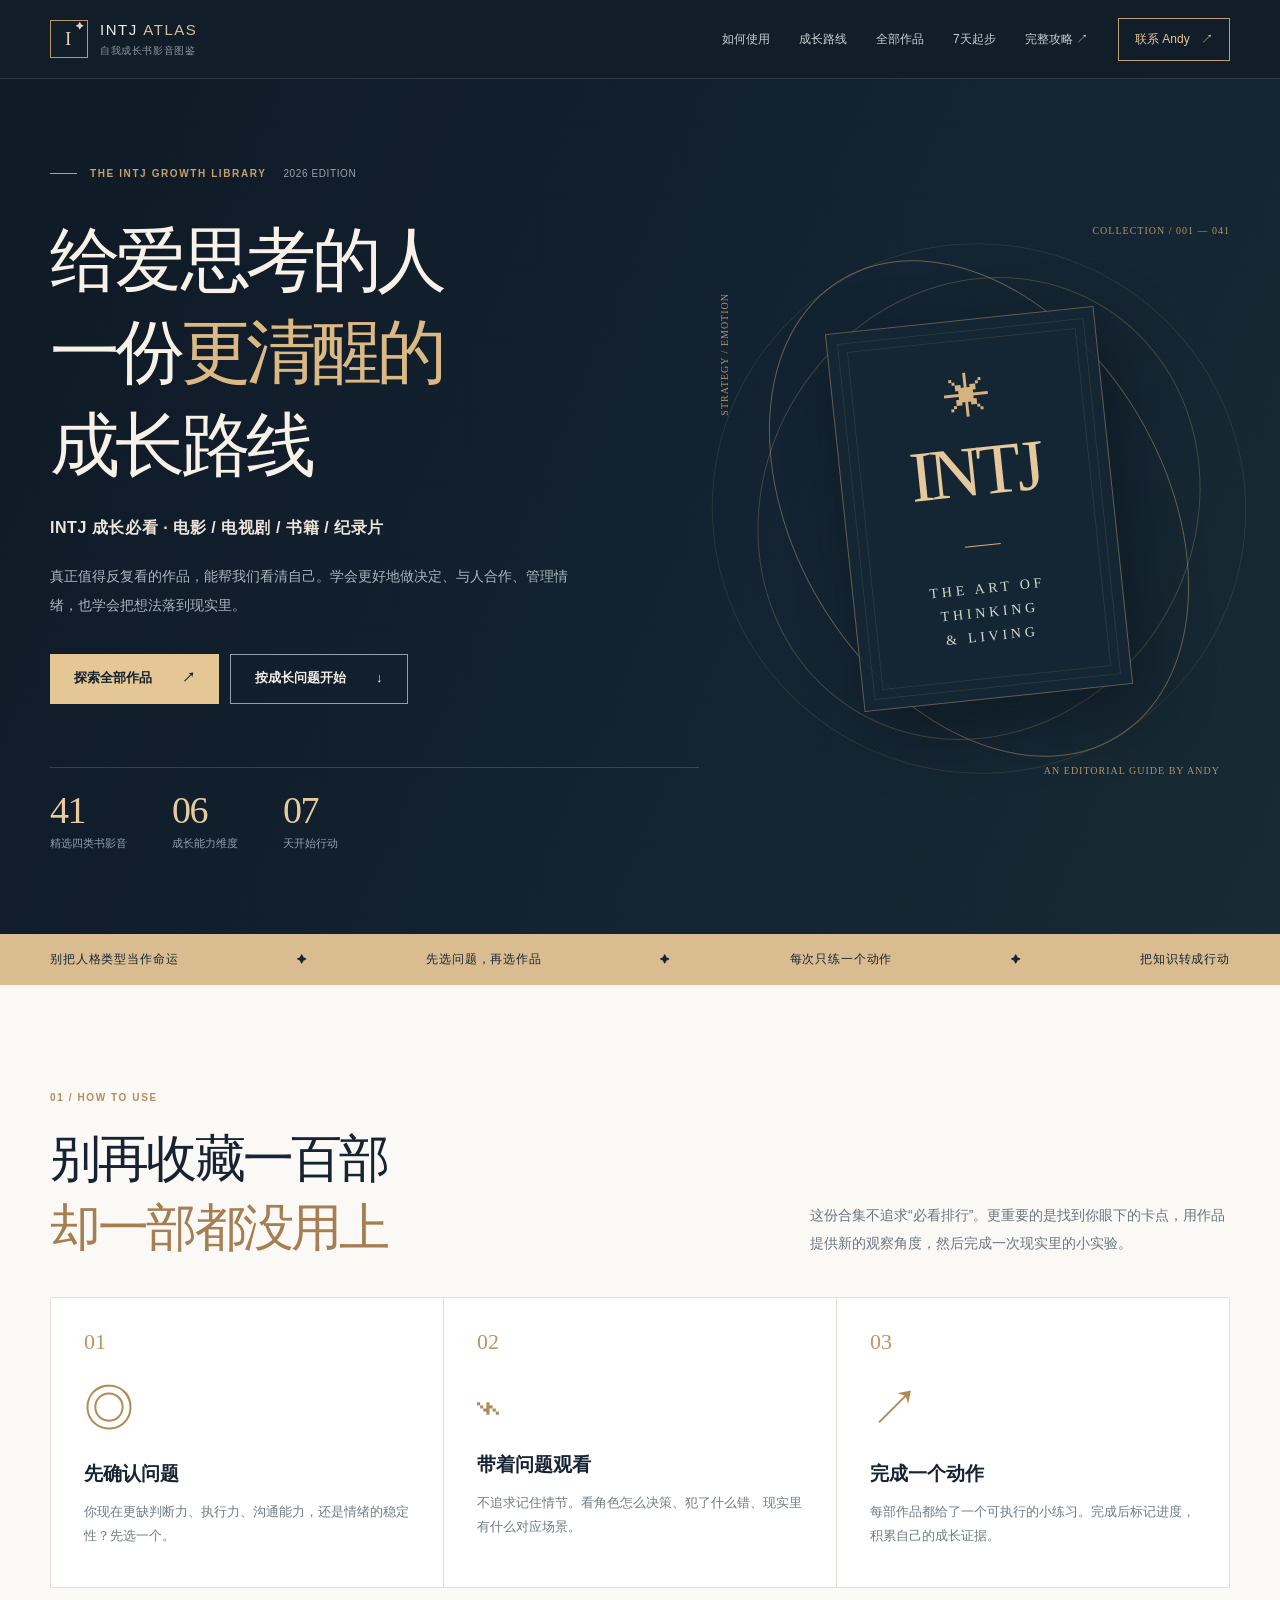
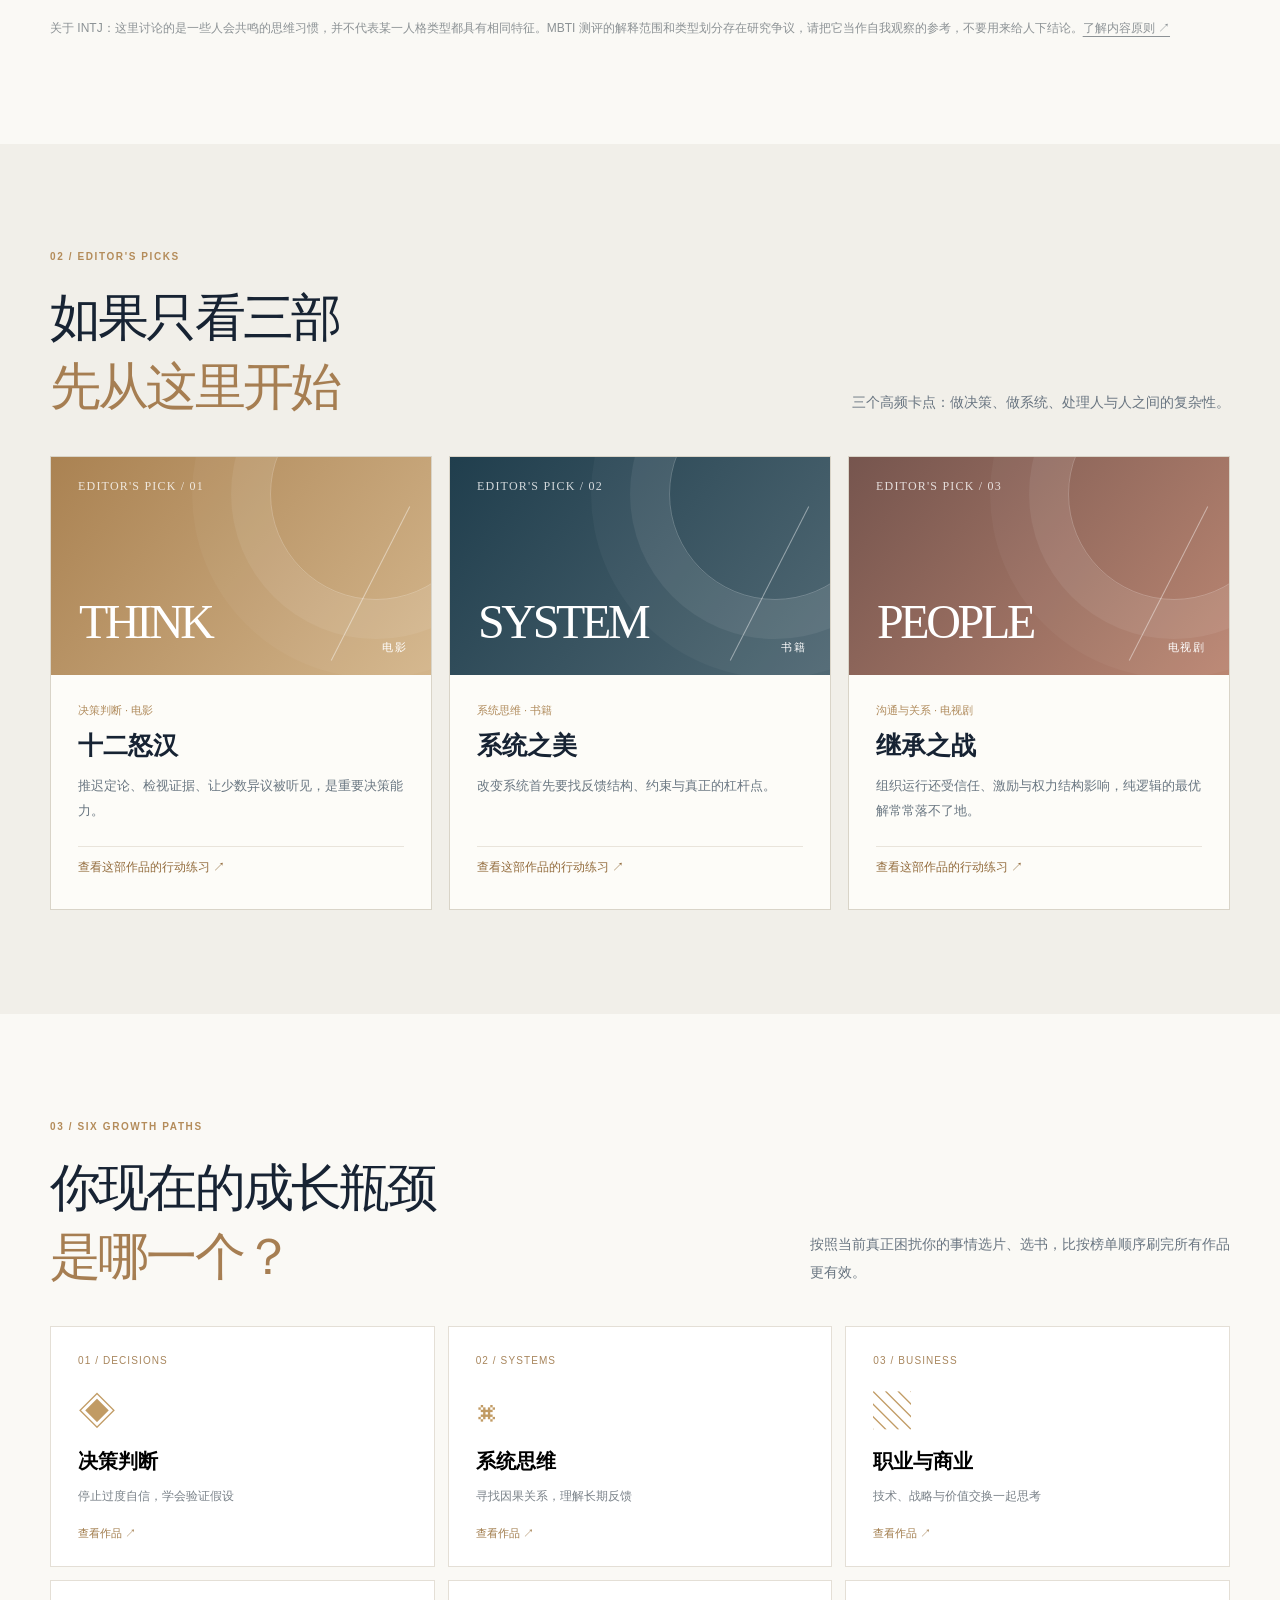
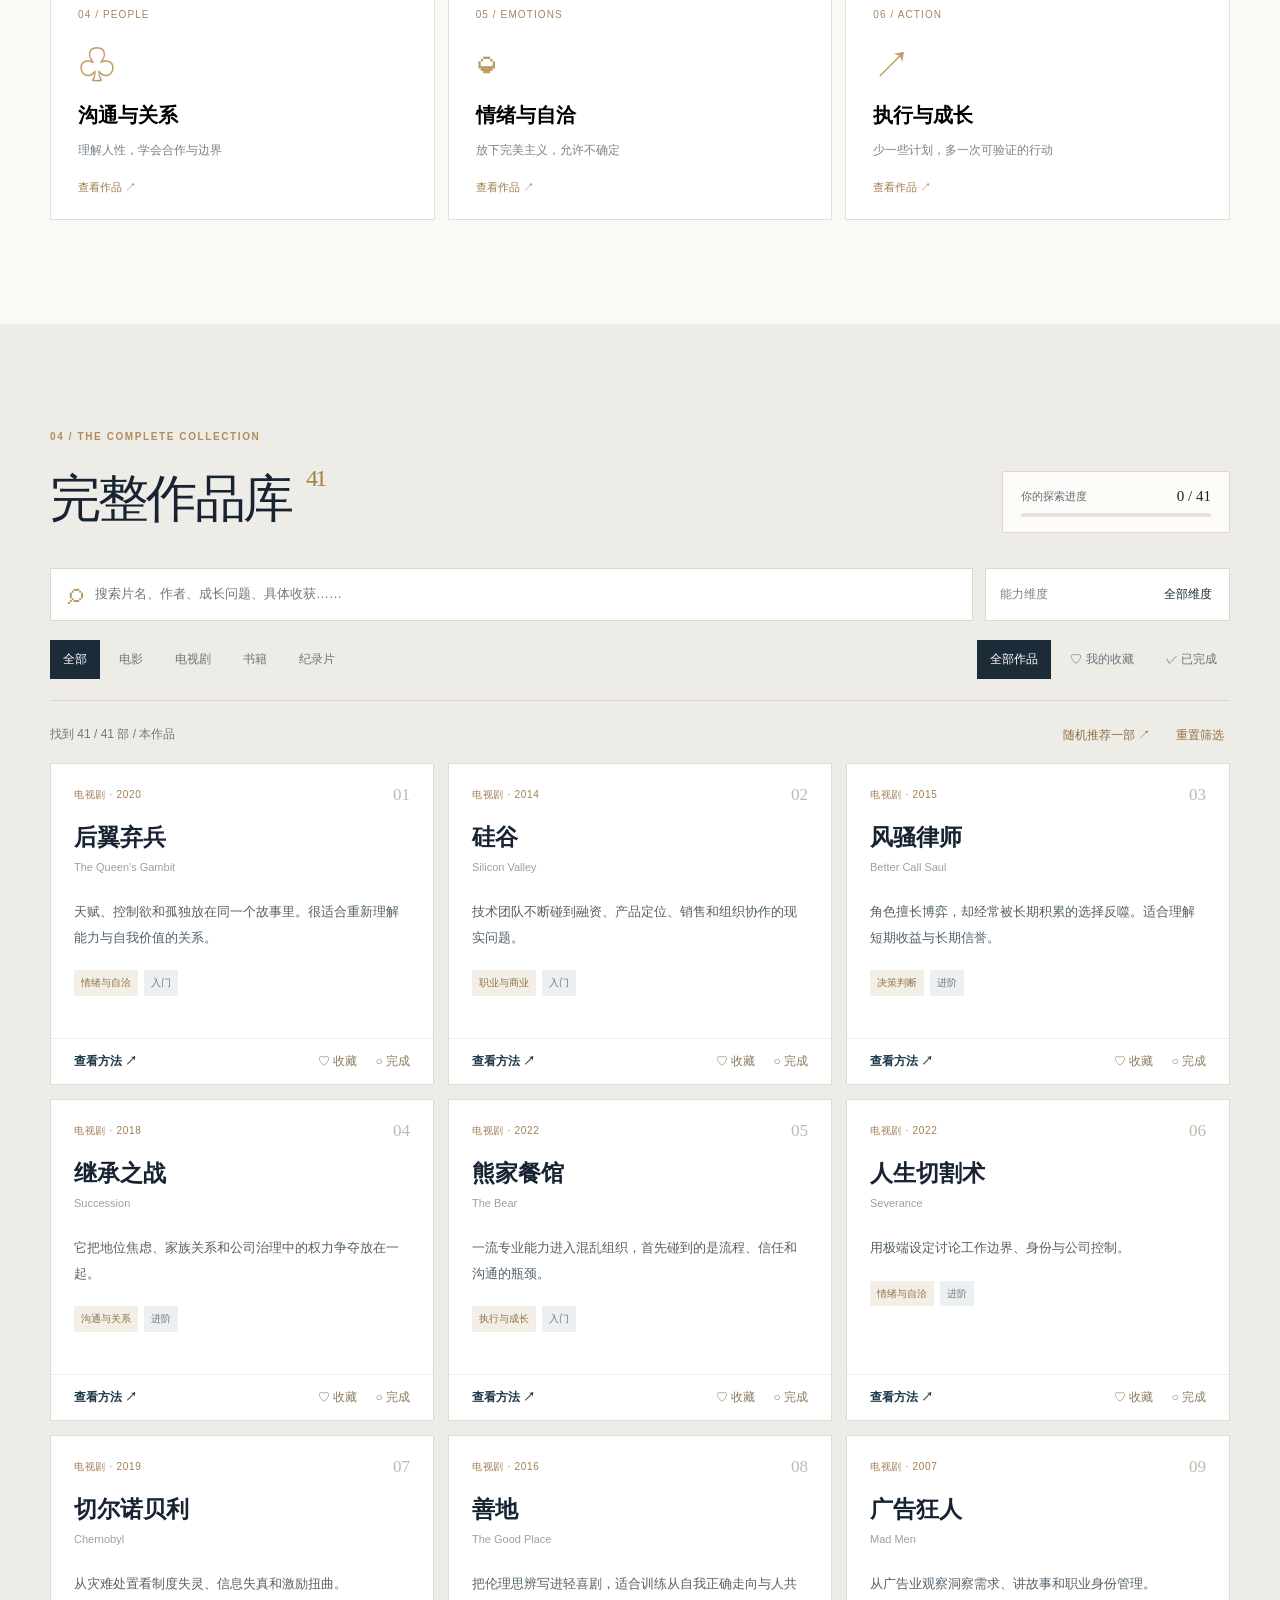
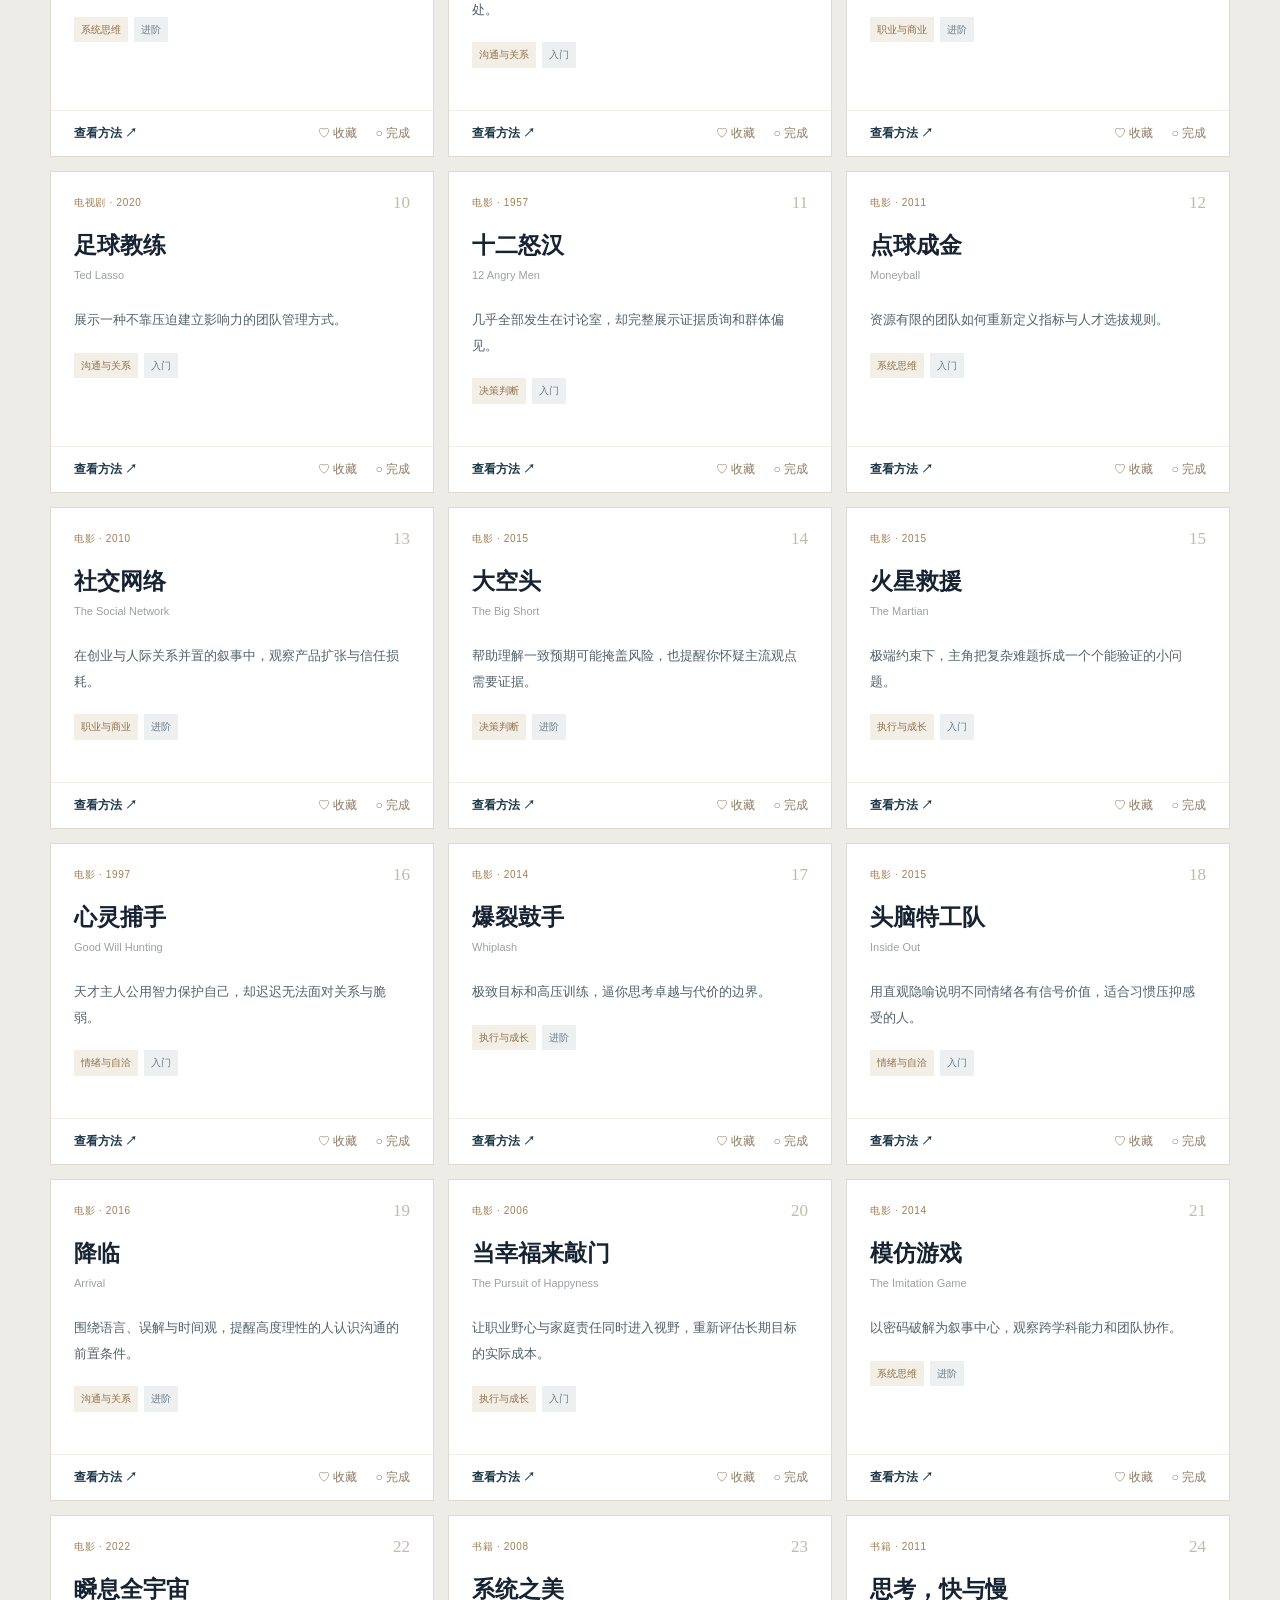
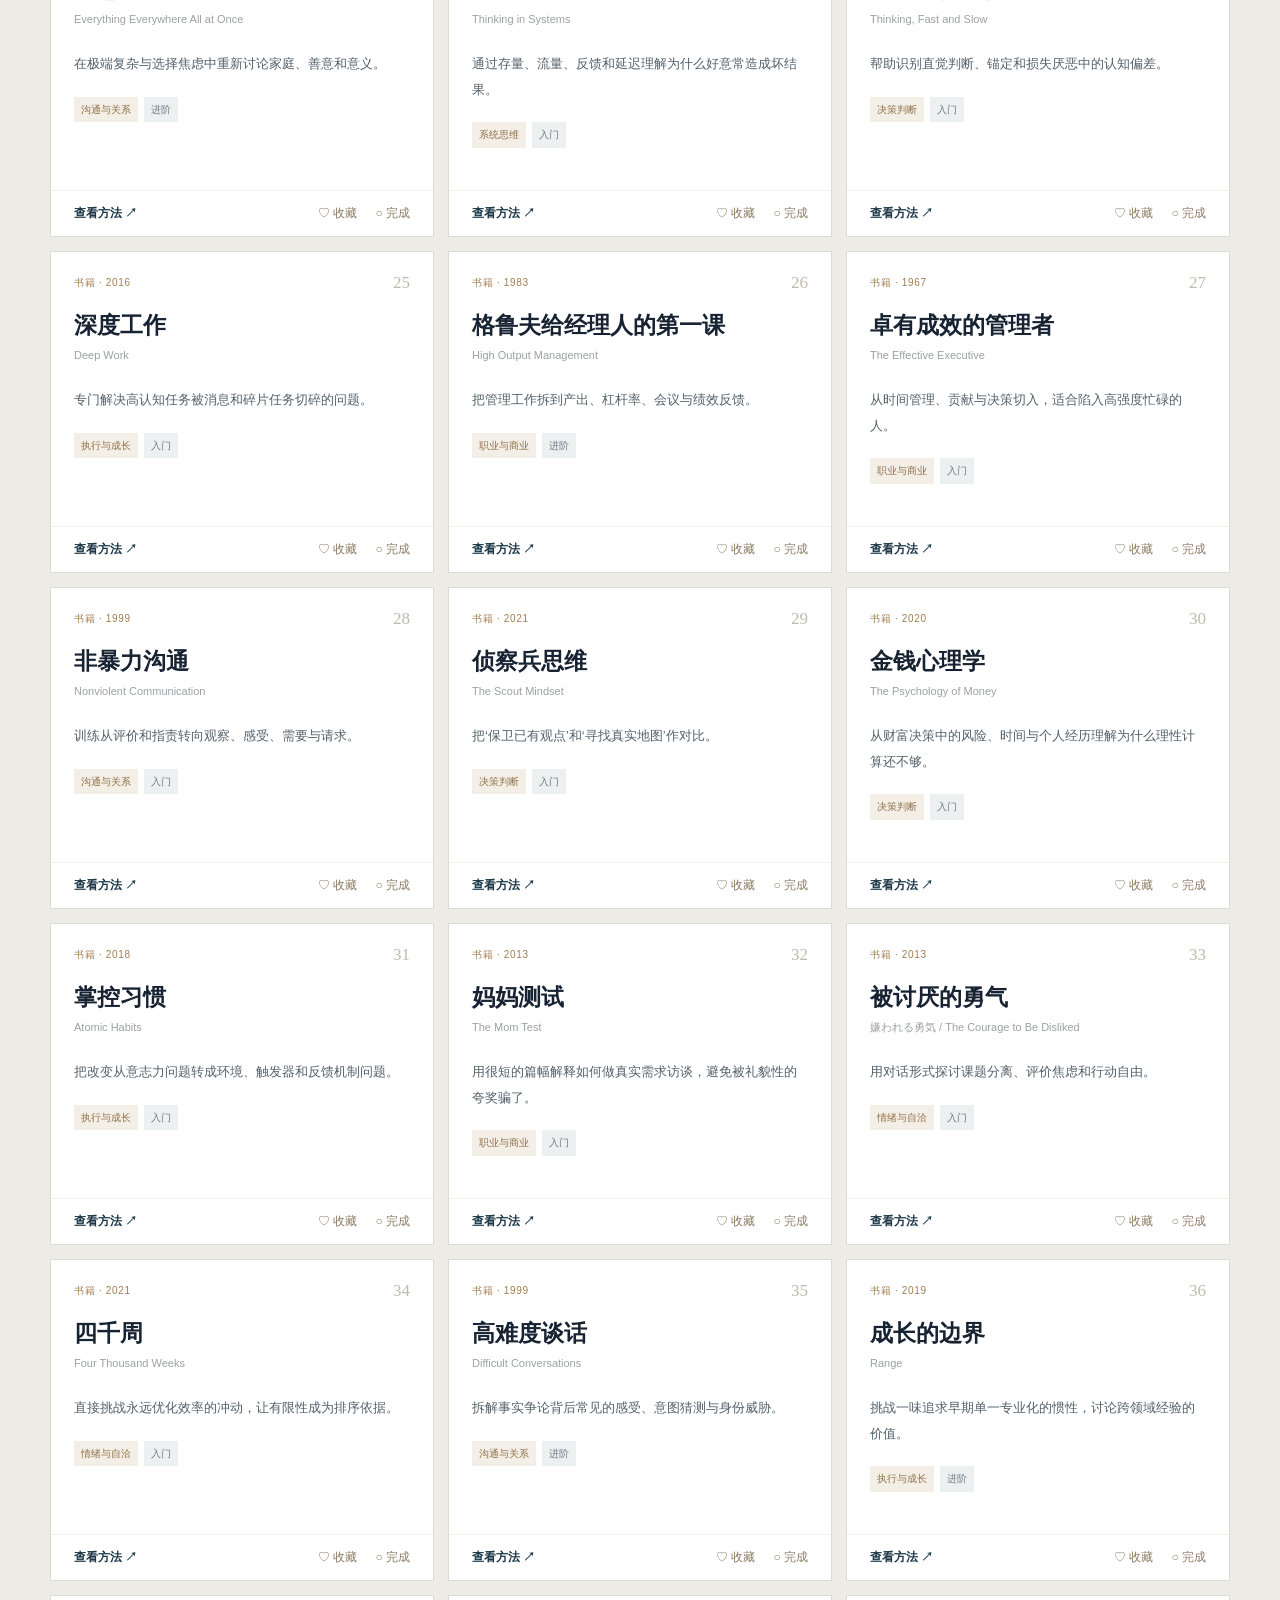
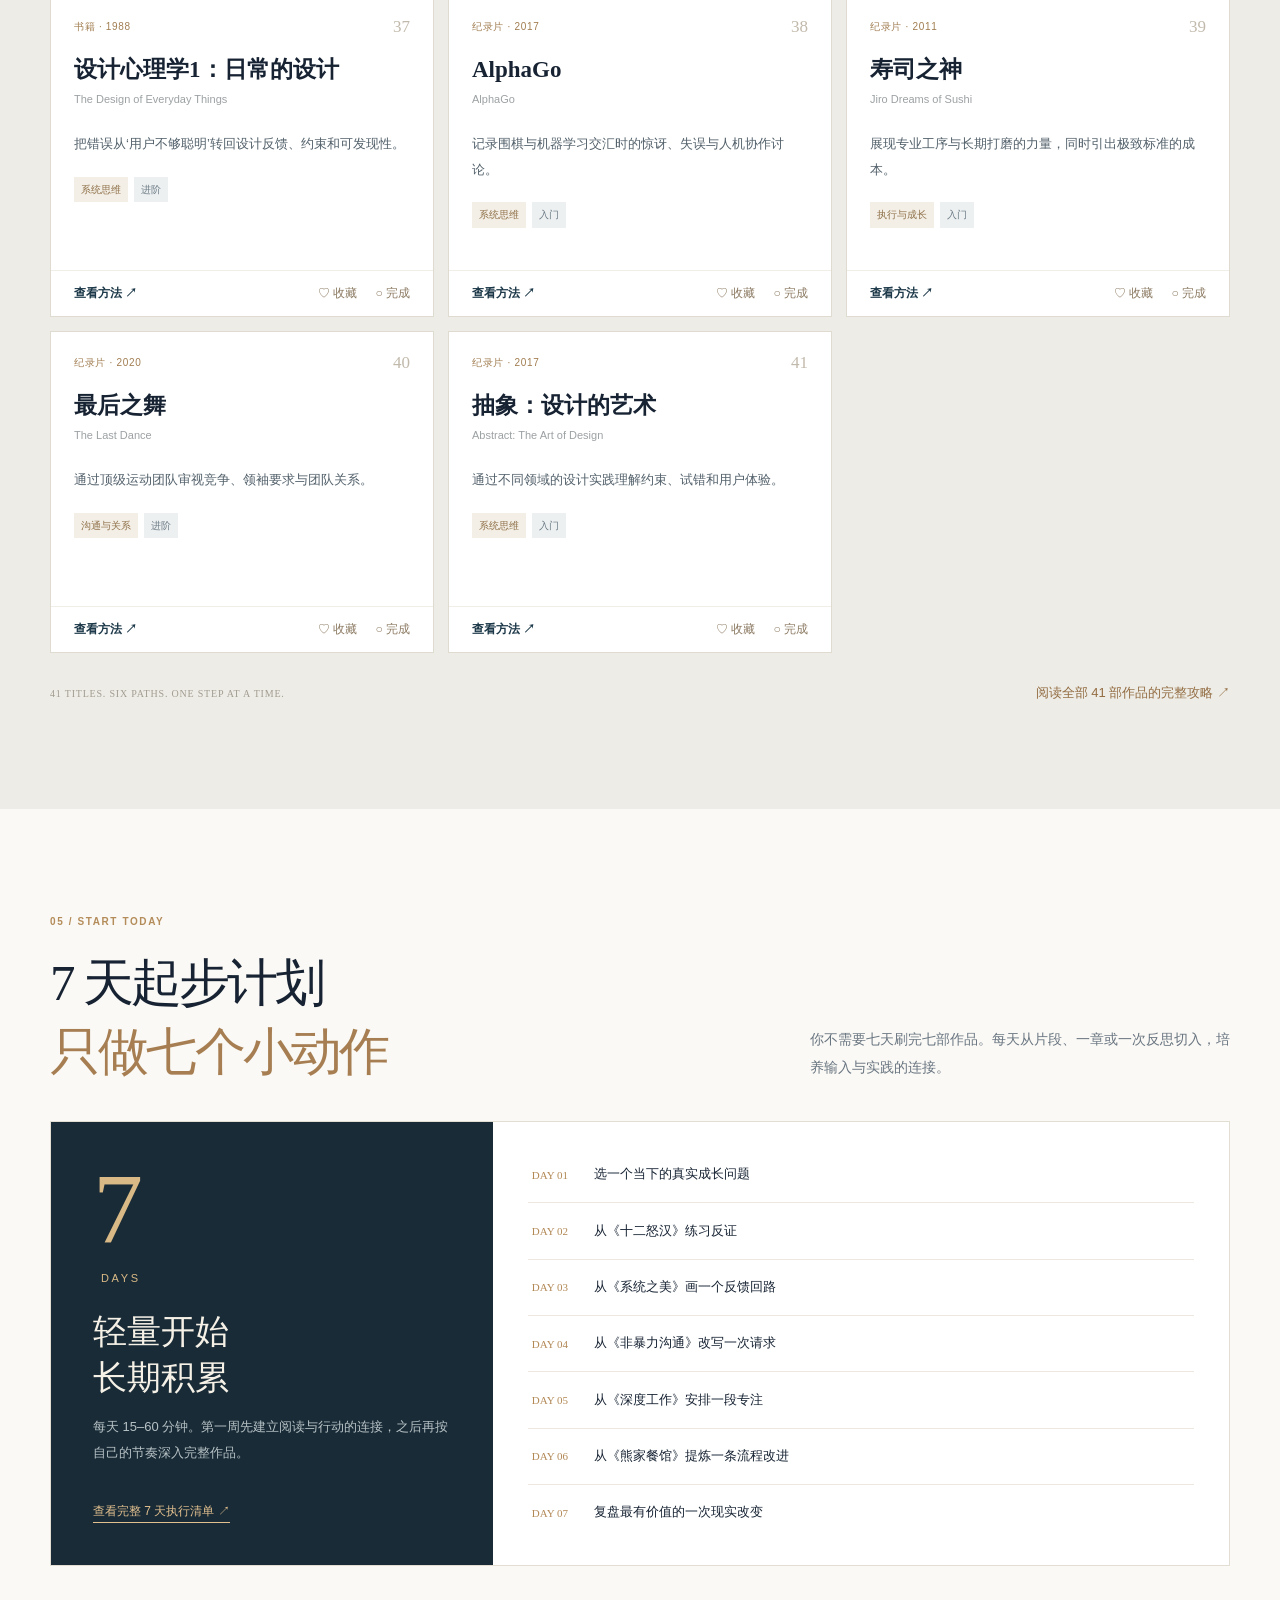
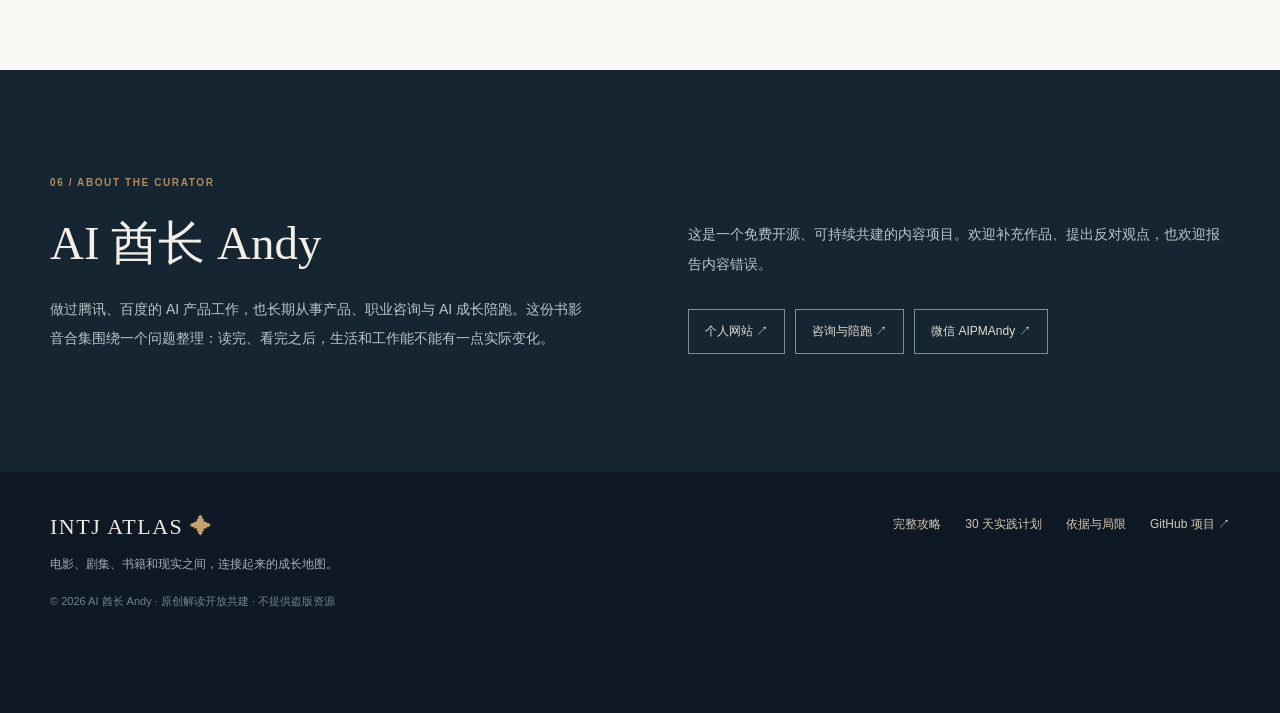
==== commit b07454bd: "revert: restore original INTJ growth guide; career guide belongs in a standalone repository" ====
--- a/index.html
+++ b/index.html
@@ -4,7 +4,6 @@
 <body>
 <a href="#catalog" class="skip">跳转到作品库</a>
 <nav class="nav" aria-label="主导航"><div class="container nav-inner"><a href="#top" class="brand"><span class="brand-mark">I<span>✦</span></span><span>INTJ <strong>ATLAS</strong><small>自我成长书影音图鉴</small></span></a><div class="navlinks"><a href="#method">如何使用</a><a href="#routes">成长路线</a><a href="#catalog">全部作品</a><a href="#plan">7天起步</a><a href="article.html">完整攻略 ↗</a></div><button class="nav-contact" type="button" data-contact>联系 Andy <span>↗</span></button></div></nav>
-<div style="background:#d7b786;color:#172630;border-bottom:1px solid #bc975f"><div class="container" style="display:flex;justify-content:space-between;align-items:center;gap:14px;padding-top:12px;padding-bottom:12px;flex-wrap:wrap;font-size:12px"><strong>🆕 新专题：INTJ 升职加薪 · 48 部电影、剧集和书 · 30 天实战</strong><a href="career/" style="font-weight:700;text-decoration:underline;text-underline-offset:3px">打开完整专题网站 ↗</a></div></div>
 <header class="hero" id="top"><div class="hero-noise"></div><div class="container hero-grid"><div class="hero-main"><div class="eyebrow"><span class="eyebrow-line"></span> THE INTJ GROWTH LIBRARY <span class="edition">2026 EDITION</span></div><h1>给爱思考的人<br>一份<span>更清醒的</span><br>成长路线</h1><p class="hero-title">INTJ 成长必看 · 电影 / 电视剧 / 书籍 / 纪录片</p><p class="hero-copy">真正值得反复看的作品，能帮我们看清自己。学会更好地做决定、与人合作、管理情绪，也学会把想法落到现实里。</p><div class="hero-actions"><a class="btn btn-primary" href="#catalog">探索全部作品 <span>↗</span></a><a class="btn btn-outline" href="#routes">按成长问题开始 <span>↓</span></a></div><div class="hero-meta"><div><strong id="statTotal">41</strong><span>精选四类书影音</span></div><div><strong>06</strong><span>成长能力维度</span></div><div><strong>07</strong><span>天开始行动</span></div></div></div><div class="hero-art" aria-hidden="true"><div class="art-coordinates">COLLECTION / 001 — 041</div><div class="art-ellipse e1"></div><div class="art-ellipse e2"></div><div class="art-ellipse e3"></div><div class="art-center"><span class="art-star">✳</span><span class="art-letters">INTJ</span><span class="art-line"></span><span class="art-subtitle">THE ART OF<br>THINKING<br>& LIVING</span></div><span class="art-note art-note-top">STRATEGY / EMOTION</span><span class="art-note art-note-bottom">AN EDITORIAL GUIDE BY ANDY</span></div></div></header>
 <div class="ticker"><div class="container ticker-inner"><span>别把人格类型当作命运</span><i>✦</i><span>先选问题，再选作品</span><i>✦</i><span>每次只练一个动作</span><i>✦</i><span>把知识转成行动</span></div></div>
 <section id="method" class="section light"><div class="container"><div class="section-head"><div><span class="small-kicker">01 / HOW TO USE</span><h2>别再收藏一百部<br><em>却一部都没用上</em></h2></div><p>这份合集不追求“必看排行”。更重要的是找到你眼下的卡点，用作品提供新的观察角度，然后完成一次现实里的小实验。</p></div><div class="method-grid"><article><span class="method-index">01</span><div class="method-icon">◎</div><h3>先确认问题</h3><p>你现在更缺判断力、执行力、沟通能力，还是情绪的稳定性？先选一个。</p></article><article><span class="method-index">02</span><div class="method-icon">⌁</div><h3>带着问题观看</h3><p>不追求记住情节。看角色怎么决策、犯了什么错、现实里有什么对应场景。</p></article><article><span class="method-index">03</span><div class="method-icon">↗</div><h3>完成一个动作</h3><p>每部作品都给了一个可执行的小练习。完成后标记进度，积累自己的成长证据。</p></article></div><p class="disclaimer">关于 INTJ：这里讨论的是一些人会共鸣的思维习惯，并不代表某一人格类型都具有相同特征。MBTI 测评的解释范围和类型划分存在研究争议，请把它当作自我观察的参考，不要用来给人下结论。<a href="docs/SOURCES.md">了解内容原则 ↗</a></p></div></section>
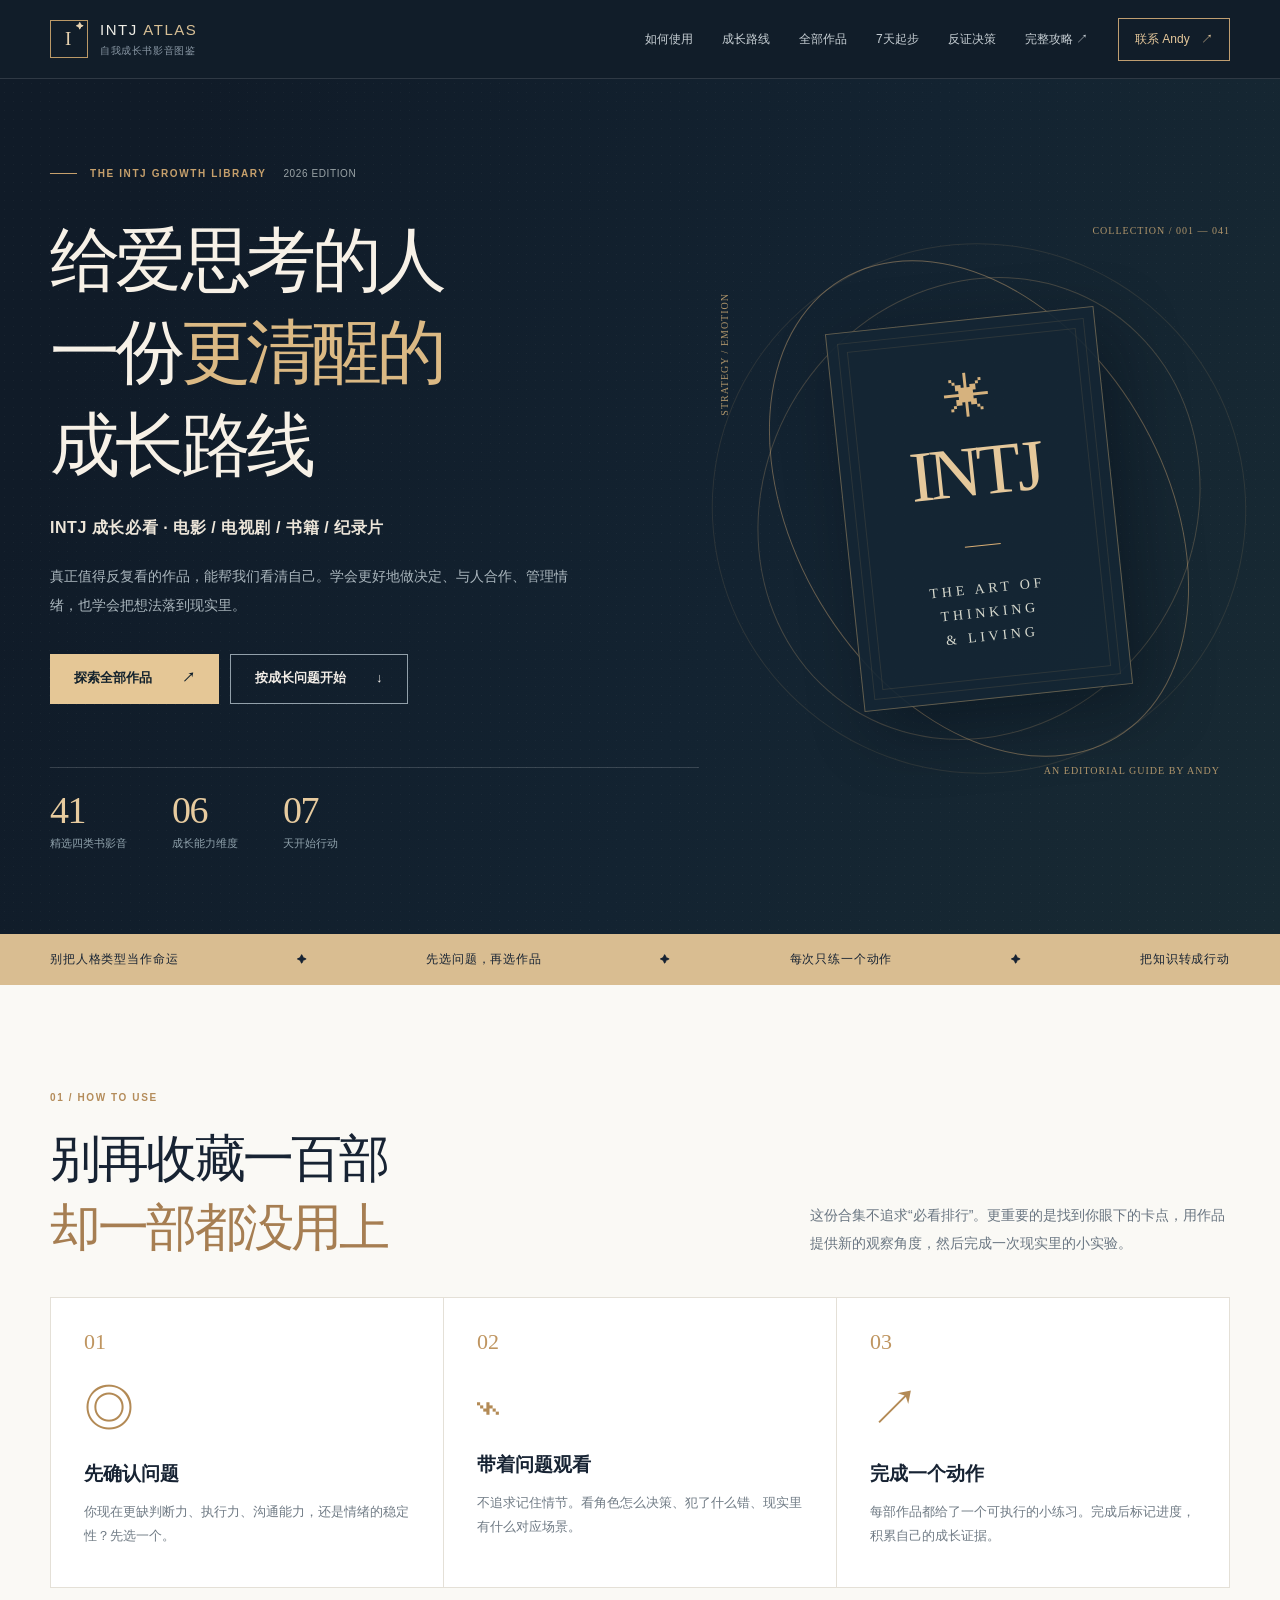
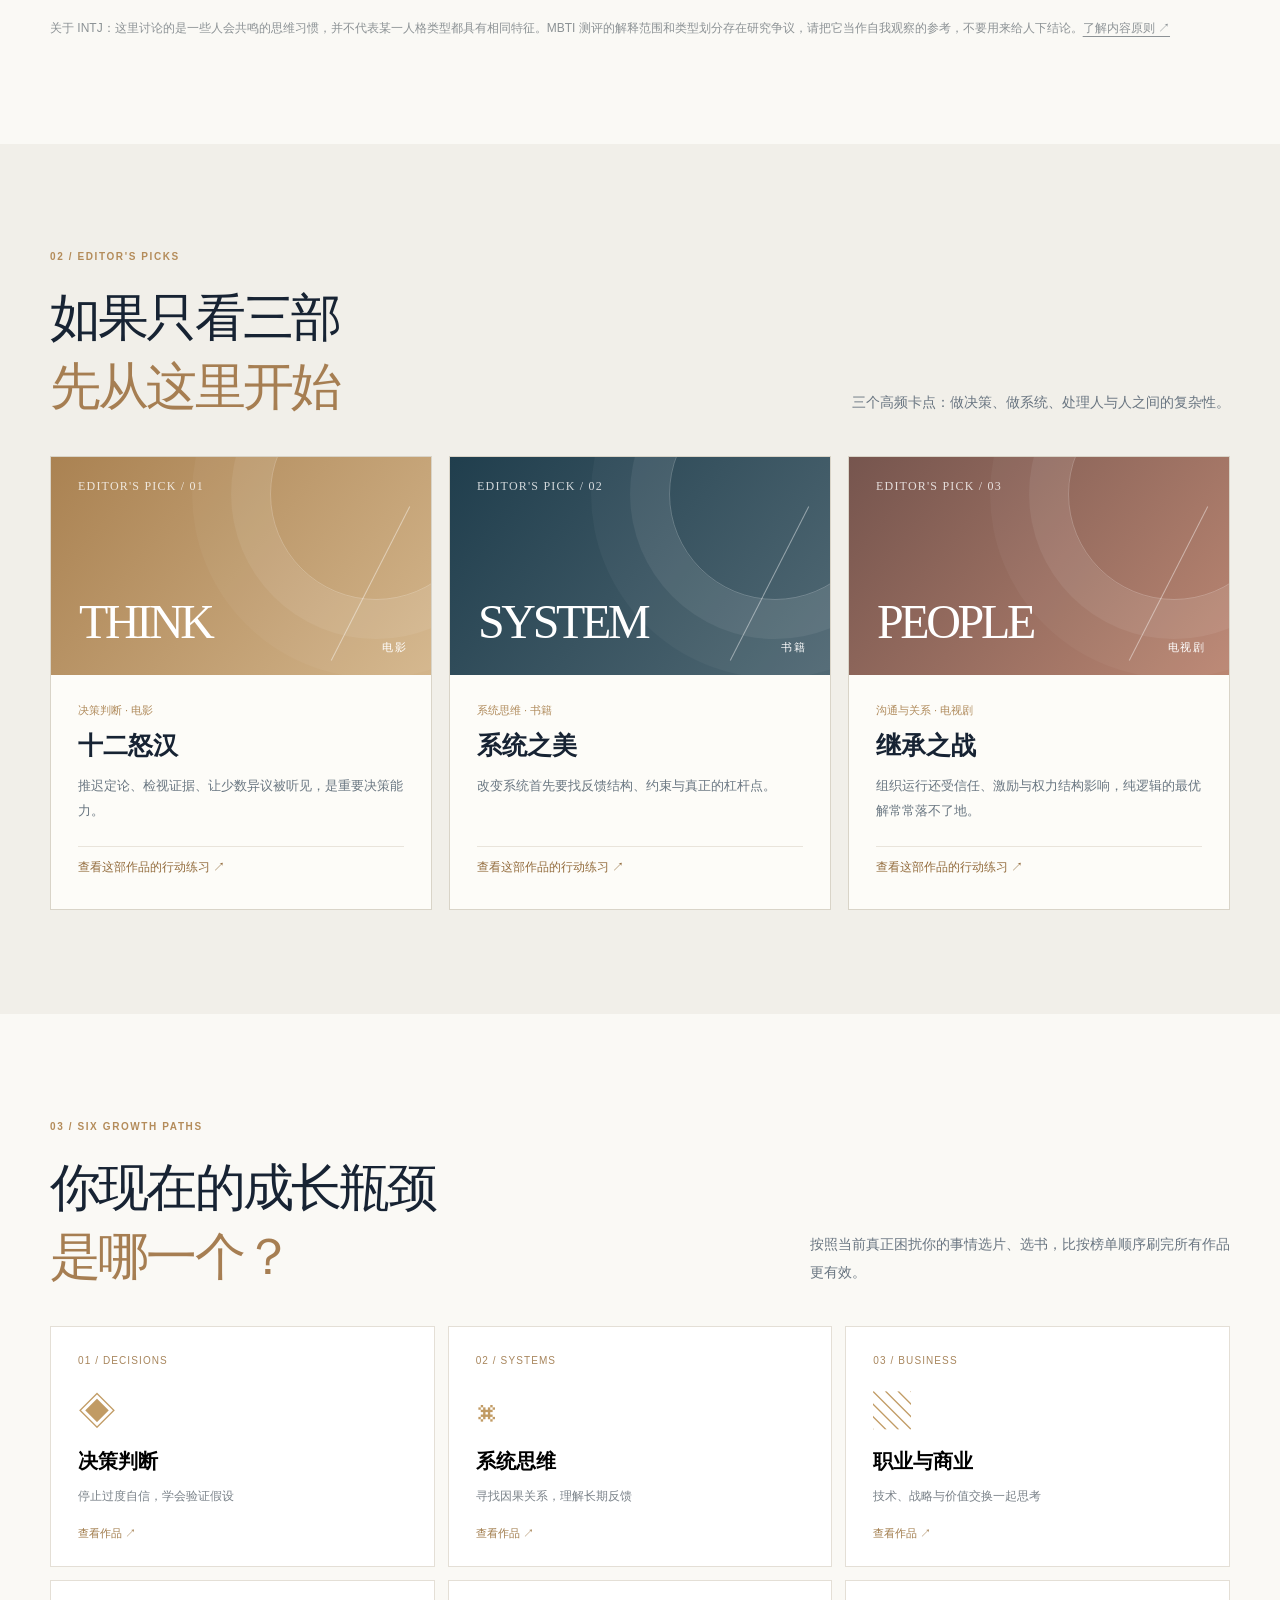
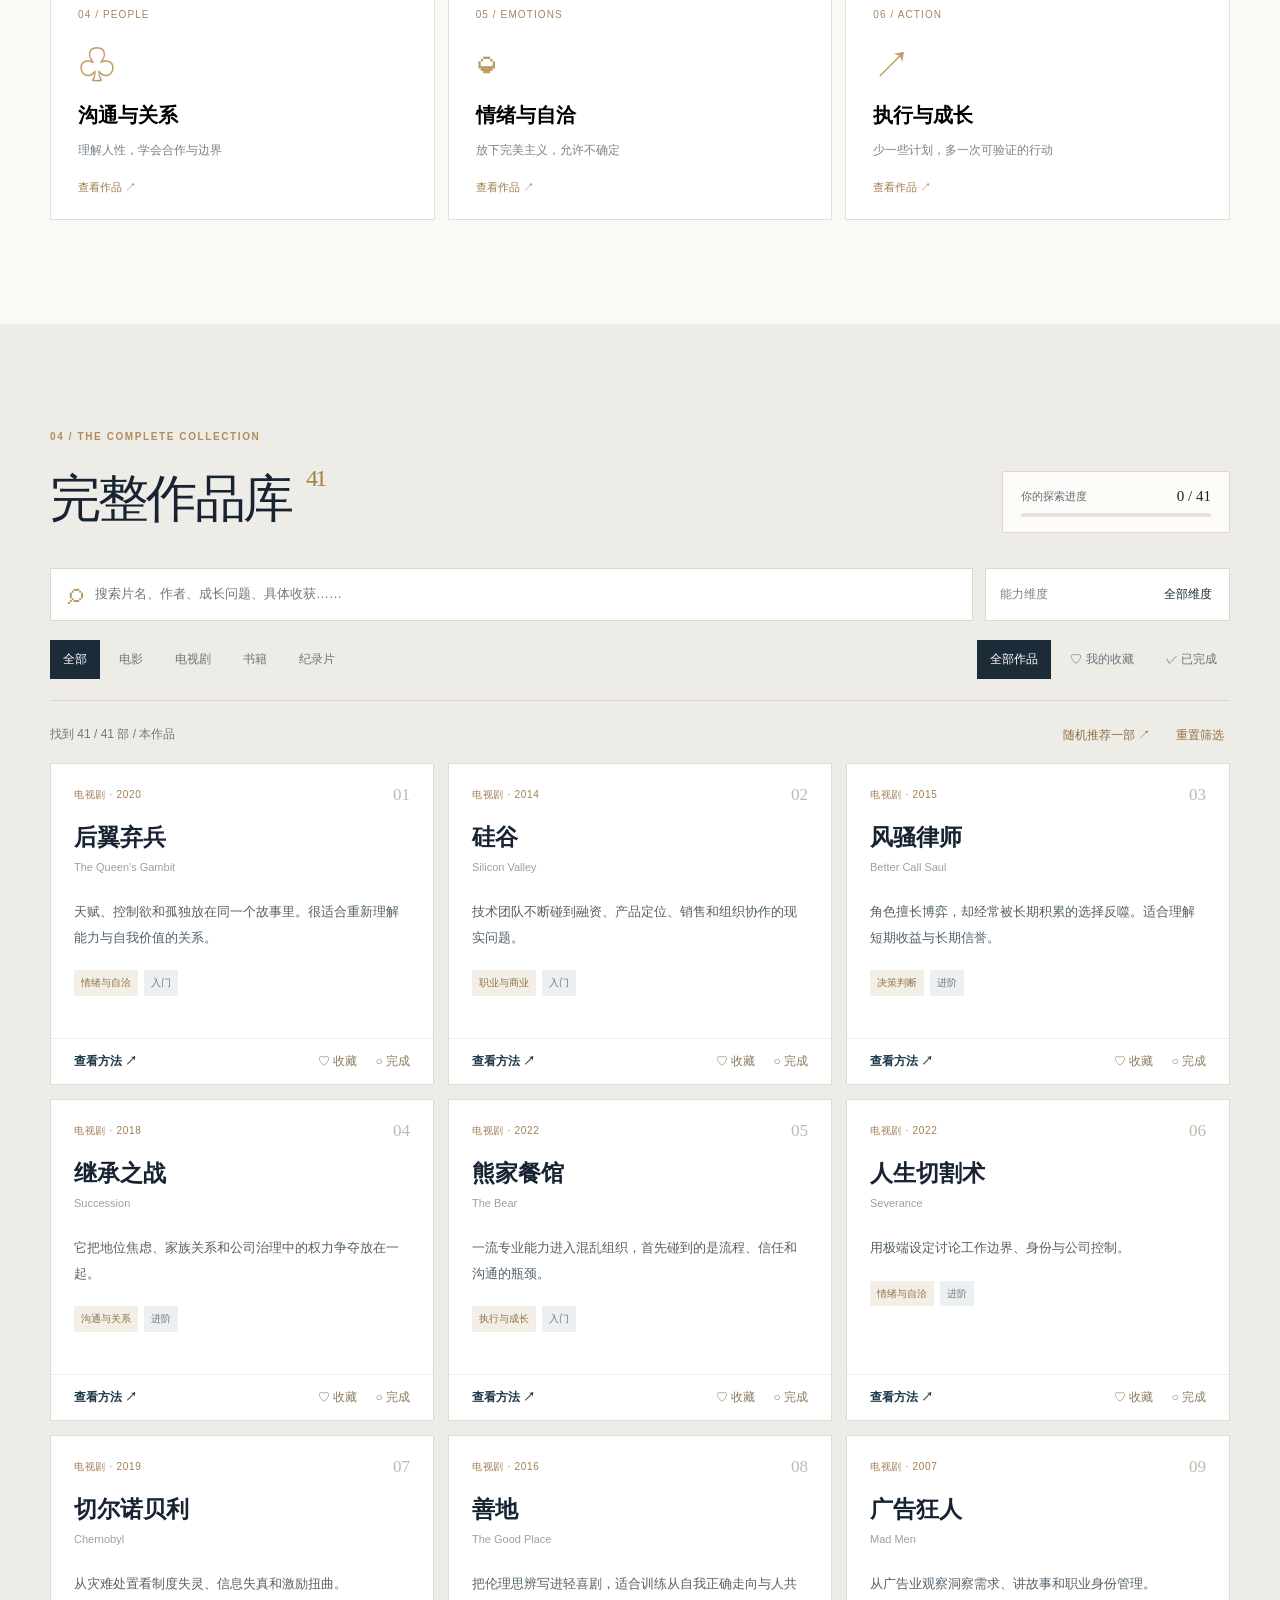
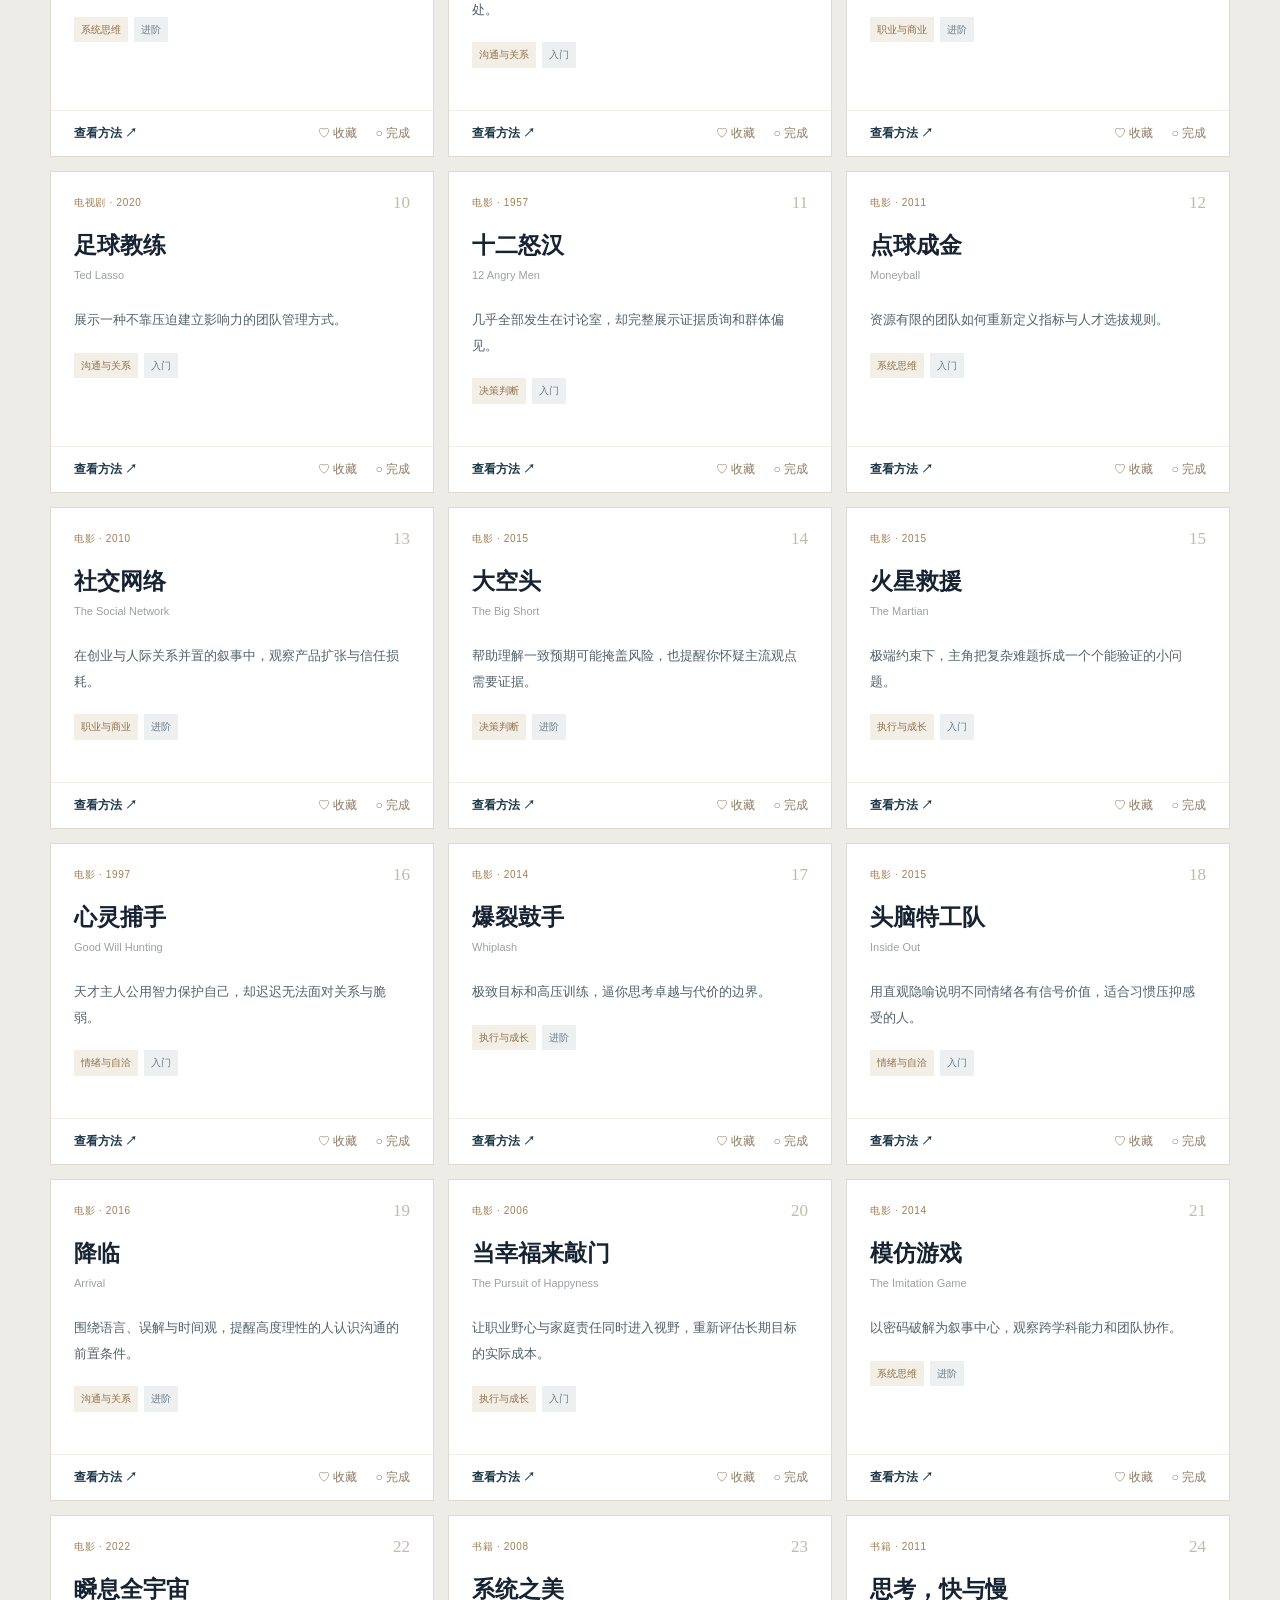
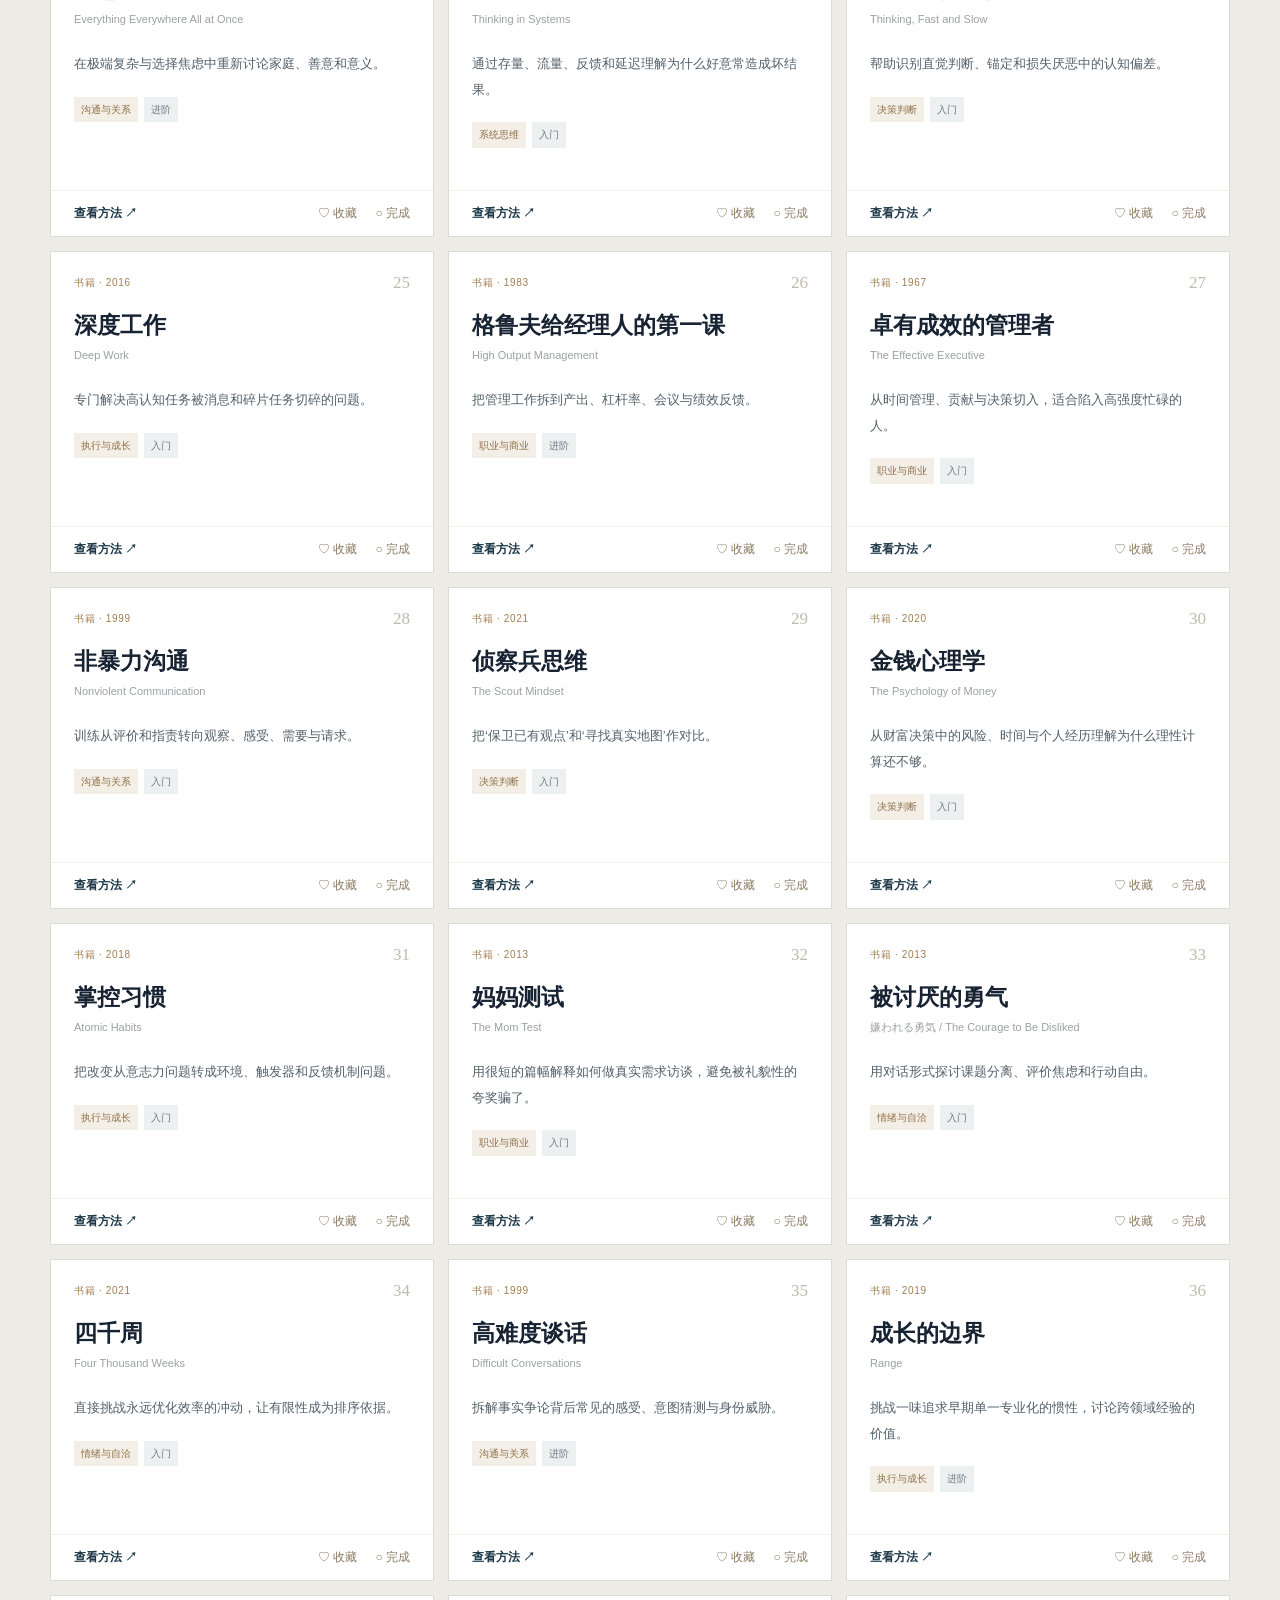
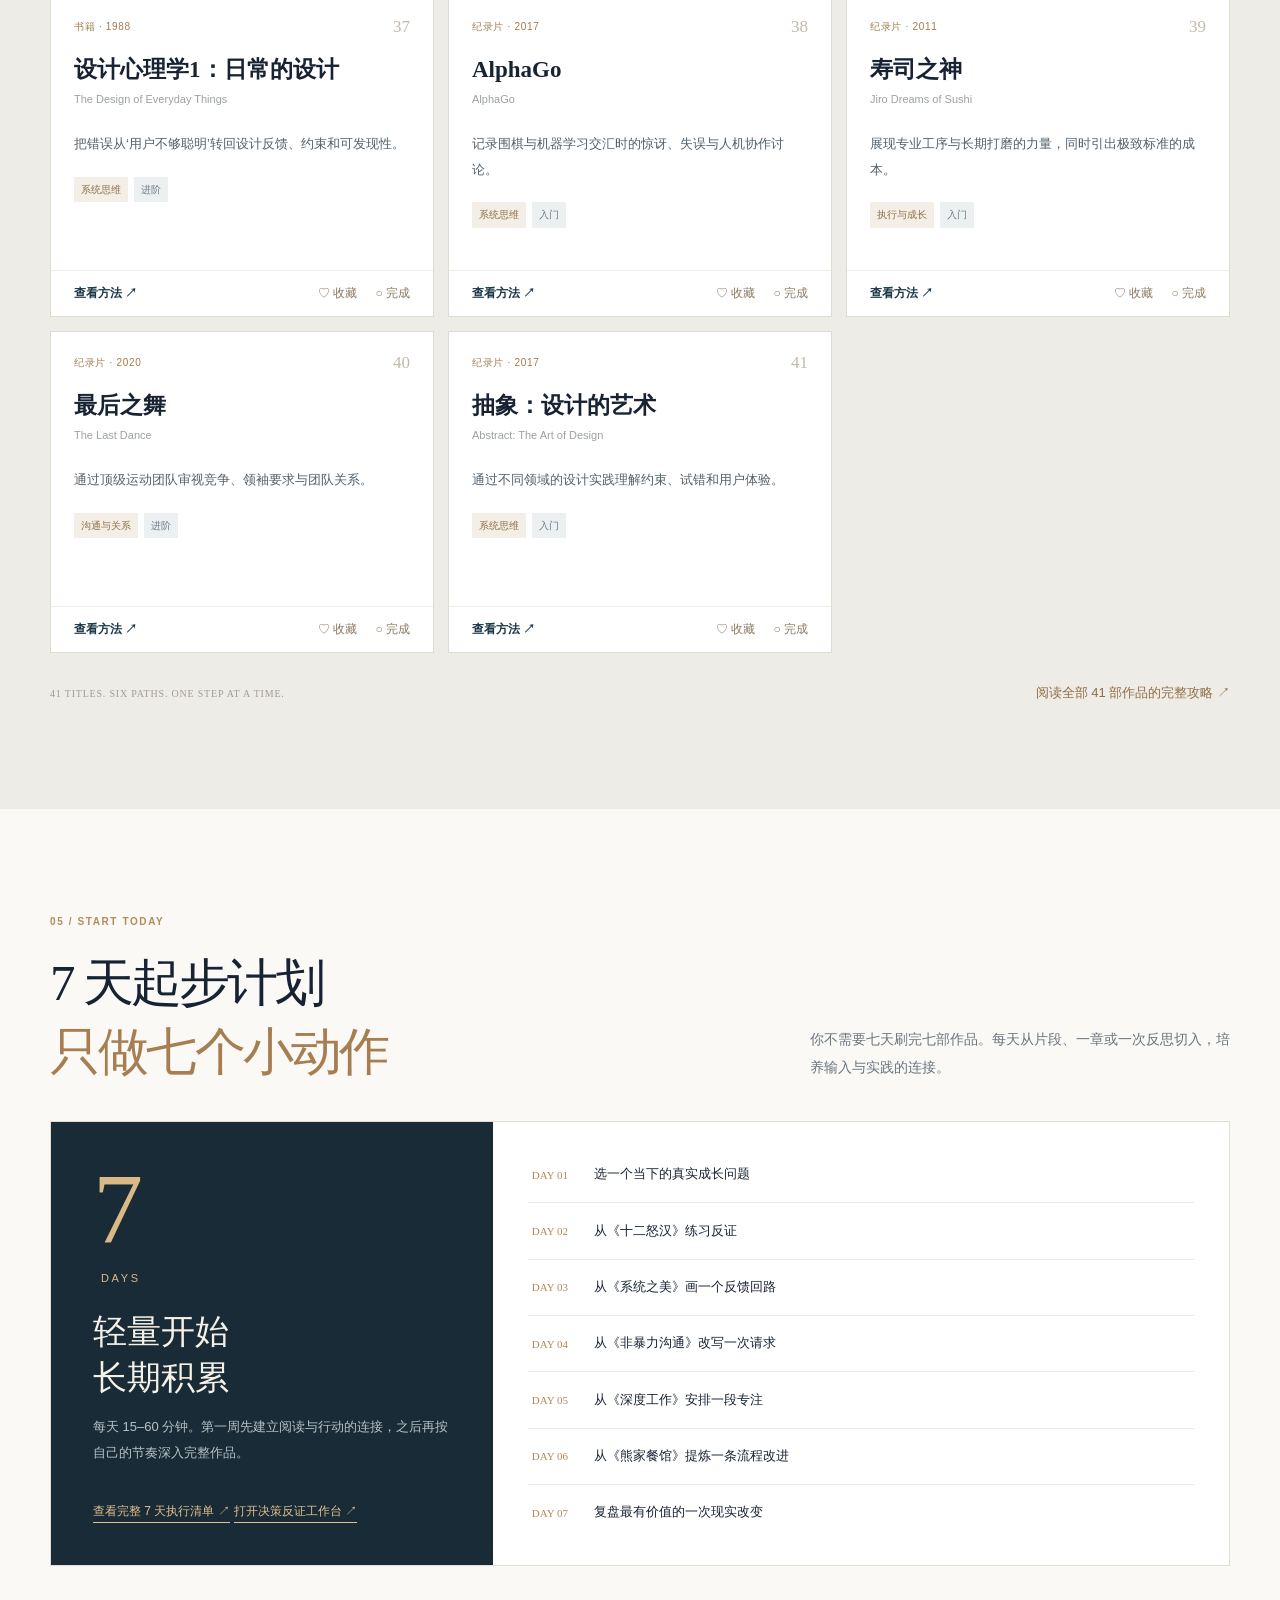
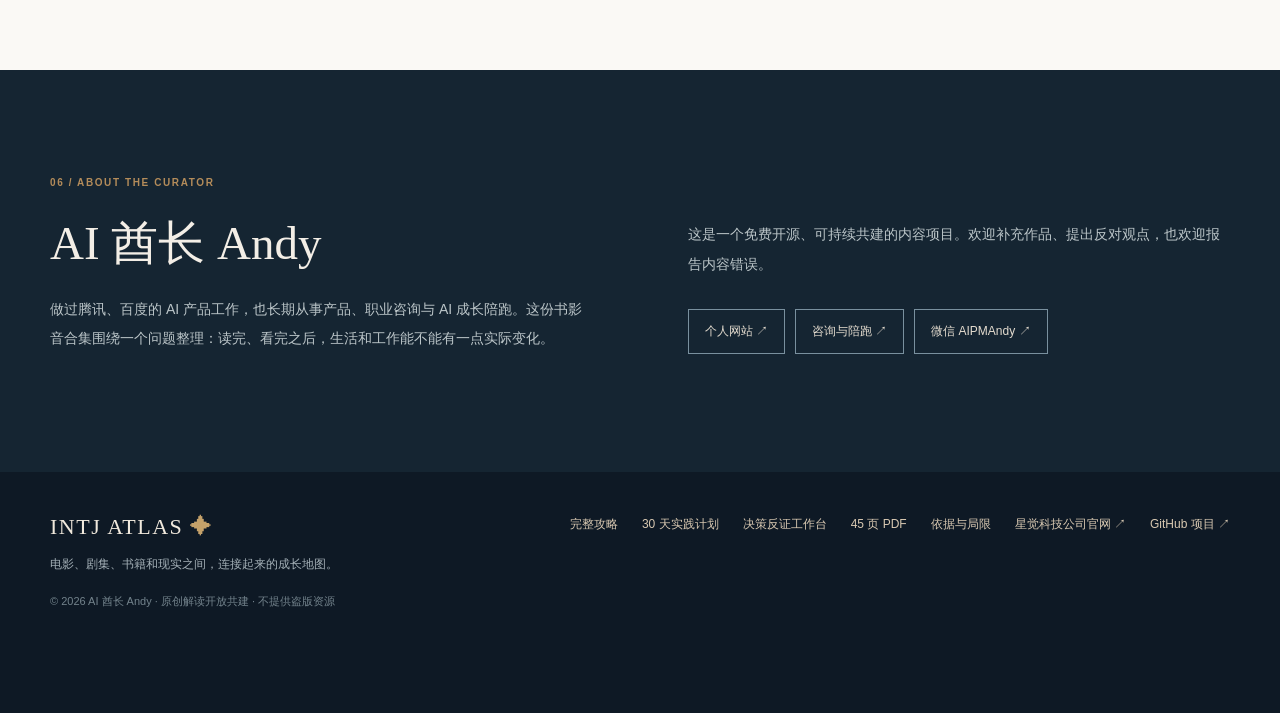
==== commit fa704606: "build: regenerate homepage from source template" ====
--- a/index.html
+++ b/index.html
@@ -1,18 +1,44 @@
 <!doctype html>
-<html lang="zh-CN"><head><meta charset="utf-8"><meta name="viewport" content="width=device-width,initial-scale=1"><meta name="theme-color" content="#101b27"><meta name="description" content="INTJ 成长必看 41 部电影、电视剧、书籍与纪录片。按系统思维、决策判断、职业商业、沟通关系、情绪管理与执行成长分类，提供具体练习。"><meta property="og:title" content="INTJ 成长必看书影音图鉴｜AI 酋长 Andy"><meta property="og:description" content="41 部作品，六条成长路线，一份真正能动手实践的清单。"><meta property="og:type" content="website"><meta property="og:image" content="https://aipmandy.github.io/intj-growth-guide/assets/social-preview.svg"><meta name="twitter:card" content="summary_large_image"><title>INTJ 成长必看书影音图鉴｜AI 酋长 Andy</title><style>:root{--ink:#172333;--slate:#516070;--muted:#74808a;--cream:#f7f5f0;--paper:#fffefa;--navy:#111d29;--navy2:#1a2b39;--gold:#c6a06c;--line:#e4e0d7;--serif:'Songti SC','Noto Serif CJK SC','STSong','Source Han Serif SC',serif;--sans:-apple-system,BlinkMacSystemFont,'PingFang SC','Microsoft YaHei',sans-serif}*{box-sizing:border-box}html{scroll-behavior:smooth}body{margin:0;background:var(--cream);color:var(--ink);font:15px/1.75 var(--sans);-webkit-font-smoothing:antialiased}button,input,select{font:inherit}button{cursor:pointer}a{color:inherit;text-decoration:none}button:focus-visible,a:focus-visible,input:focus-visible,select:focus-visible{outline:2px solid #d7a25f;outline-offset:3px}button[hidden],div[hidden]{display:none!important}.container{width:min(1180px,calc(100% - 68px));margin:0 auto}.skip{position:absolute;top:-100px;left:10px;background:#fff;z-index:100;padding:12px}.skip:focus{top:10px}.nav{background:var(--navy);color:#efeee7;border-bottom:1px solid #ffffff20;position:sticky;top:0;z-index:30;backdrop-filter:blur(16px)}.nav-inner{height:78px;display:flex;align-items:center;gap:30px}.brand{display:flex;align-items:center;gap:12px;letter-spacing:.1em;font-size:15px;line-height:1.1;white-space:nowrap}.brand-mark{width:38px;height:38px;border:1px solid #bb9967;color:#e7d1af;display:grid;place-items:center;font:500 19px var(--serif);position:relative}.brand-mark span{position:absolute;font:8px var(--sans);right:2px;top:1px}.brand strong{font-weight:500;color:#d7bf95}.brand small{display:block;margin-top:6px;letter-spacing:.06em;font-size:10px;color:#8997a4}.navlinks{display:flex;gap:29px;margin-left:auto}.navlinks a{font-size:12px;color:#c8d0d5;white-space:nowrap}.navlinks a:hover{color:#efd4ab}.nav-contact{border:1px solid #bf9e71;background:transparent;color:#e6c89b;padding:10px 16px;font-size:12px;white-space:nowrap}.nav-contact span{padding-left:8px}.hero{position:relative;overflow:hidden;color:#f7f1e7;background:linear-gradient(113deg,#101b28 12%,#132331 58%,#182a33 100%)}.hero-noise{position:absolute;inset:0;opacity:.23;pointer-events:none;background-image:radial-gradient(#ffffff25 0.5px,transparent 0.5px);background-size:9px 9px}.hero-grid{min-height:690px;display:grid;grid-template-columns:1.1fr .85fr;gap:30px;align-items:center;padding:86px 0 81px}.hero-main{position:relative;z-index:1}.eyebrow,.small-kicker{display:flex;align-items:center;gap:13px;color:var(--gold);letter-spacing:.16em;font-size:10px;font-weight:700}.eyebrow-line{width:27px;height:1px;background:var(--gold)}.edition{color:#9ba4a7;font-weight:400;letter-spacing:.06em;margin-left:4px}.hero h1{font:500 clamp(47px,5.5vw,77px)/1.32 var(--serif);letter-spacing:-.065em;margin:31px 0 22px}.hero h1 span{color:#dbb984}.hero-title{font-size:16px;font-weight:600;letter-spacing:.035em;color:#ece5d9}.hero-copy{font-size:14px;color:#aab6bd;max-width:520px;line-height:2.05;margin:20px 0 34px}.hero-actions{display:flex;flex-wrap:wrap;gap:11px}.btn{min-height:50px;padding:11px 24px;display:inline-flex;justify-content:space-between;align-items:center;gap:30px;font-size:13px;font-weight:600}.btn-primary{background:#e5c796;color:#12212c}.btn-primary:hover{background:#f4dcb3}.btn-outline{border:1px solid #92a0aa;color:#f3eee8}.btn-outline:hover{border-color:white}.hero-meta{display:flex;gap:45px;border-top:1px solid #ffffff29;margin-top:63px;padding-top:20px}.hero-meta div{display:flex;flex-direction:column}.hero-meta strong{font:400 38px var(--serif);letter-spacing:-.04em;color:#e7cb9f}.hero-meta span{font-size:11px;color:#90a2ac;margin-top:2px}.hero-art{position:relative;height:600px;min-width:0;display:grid;place-items:center}.art-ellipse{position:absolute;border:1px solid #c9a57478;border-radius:50%;transform:rotate(-31deg)}.art-ellipse.e1{width:370px;height:535px}.art-ellipse.e2{width:430px;height:475px;transform:rotate(32deg);border-color:#c9a57444}.art-ellipse.e3{width:530px;height:535px;transform:rotate(-70deg);border-color:#c9a57422}.art-center{position:relative;border:1px solid #cfab736b;background:#142634e8;width:270px;height:380px;padding:33px;display:flex;flex-direction:column;align-items:center;justify-content:center;box-shadow:15px 22px 65px #03081160;transform:rotate(-6deg)}.art-center:before,.art-center:after{content:'';position:absolute;inset:10px;border:1px solid #c09b6424}.art-center:after{inset:19px}.art-star{font:47px var(--serif);color:#d6b27e;margin-bottom:4px}.art-letters{font:500 72px/1.2 Georgia,serif;letter-spacing:-.06em;color:#e5c89b}.art-line{width:36px;height:1px;background:#d9ae75;margin:31px}.art-subtitle{font:14px/1.7 Georgia,serif;letter-spacing:.27em;color:#d7d9ce;text-align:center}.art-coordinates,.art-note{position:absolute;font:10px Georgia,serif;letter-spacing:.1em;color:#af956b}.art-coordinates{top:16px;right:0}.art-note-top{top:84px;left:-10px;writing-mode:vertical-rl;transform:rotate(180deg)}.art-note-bottom{bottom:33px;right:10px}.ticker{background:#d9bd91;color:#172333}.ticker-inner{display:flex;align-items:center;justify-content:space-between;gap:10px;padding:15px 0;font-size:12px;letter-spacing:.07em}.ticker i{font-size:10px;font-style:normal}.section{padding:104px 0}.section.light{background:#faf9f5}.section-head{display:flex;justify-content:space-between;align-items:end;gap:40px;margin-bottom:35px}.section-head h2{font:500 clamp(34px,4vw,51px)/1.34 var(--serif);letter-spacing:-.055em;margin:19px 0 0}.section-head h2 em{font-style:normal;color:#a67e52}.section-head>p{max-width:420px;color:#697581;font-size:14px;line-height:2;margin:0 0 5px}.small-kicker{color:#b48c5a}.method-grid{display:grid;grid-template-columns:repeat(3,minmax(0,1fr));gap:1px;border:1px solid var(--line);background:var(--line)}.method-grid article{background:#fff;padding:31px 33px 38px;position:relative}.method-index{font:22px Georgia,serif;color:#bf9560}.method-icon{font:50px var(--serif);color:#b38a55;margin:18px 0 15px}.method-grid h3{font-size:19px;font-weight:600;margin:0 0 9px}.method-grid p{font-size:13px;color:#707b85;line-height:1.9;margin:0}.disclaimer{font-size:12px;color:#8c9295;margin:28px 0 0;line-height:2}.disclaimer a{text-decoration:underline;text-underline-offset:4px}.featured-section{background:#f1efe9}.featured-grid{display:grid;grid-template-columns:repeat(3,minmax(0,1fr));gap:17px}.featured-card{border:1px solid #d9d4c8;background:#fdfcf8;overflow:hidden;display:flex;flex-direction:column}.feature-art{min-height:218px;padding:26px 28px;position:relative;overflow:hidden;display:flex;align-items:end;color:#fff}.feature-art:before{content:'';position:absolute;width:210px;height:210px;right:-51px;top:-69px;border:1px solid #ffffff3c;border-radius:50%;box-shadow:0 0 0 39px #ffffff11,0 0 0 78px #ffffff09}.feature-art:after{content:'';position:absolute;right:60px;top:40px;height:173px;border-right:1px solid #ffffff70;transform:rotate(27deg)}.feature-art .art-number{position:absolute;top:22px;left:27px;font:12px Georgia,serif;letter-spacing:.1em;color:#ffffffca}.feature-art .feature-word{font:500 48px/1.15 Georgia,var(--serif);letter-spacing:-.07em;position:relative;z-index:1}.feature-art .feature-kind{position:absolute;right:24px;bottom:20px;font:11px Georgia,serif;letter-spacing:.12em;z-index:1}.feature-art.gold{background:linear-gradient(130deg,#aa8252,#d3b58b)}.feature-art.blue{background:linear-gradient(130deg,#203e4d,#516974)}.feature-art.rust{background:linear-gradient(130deg,#76554e,#ba8672)}.feature-body{padding:26px 27px 31px;display:flex;flex-direction:column;flex:1}.feature-body .mini-label{font-size:11px;color:#b08b5c}.feature-body h3{font:600 25px var(--serif);margin:9px 0 7px}.feature-body p{font-size:13px;color:#697681;line-height:1.9;margin:5px 0 22px}.feature-body button{margin-top:auto;text-align:left;padding:10px 0 0;border:0;border-top:1px solid #e9e4db;background:transparent;font-size:12px;color:#936c3d}.routes-section{background:#faf9f5}.route-grid{display:grid;grid-template-columns:repeat(3,minmax(0,1fr));gap:13px}.route-grid button{border:1px solid #e4dfd6;background:white;text-align:left;padding:25px 27px 22px;display:flex;flex-direction:column;min-height:224px;transition:transform .2s,border .2s}.route-grid button:hover{transform:translateY(-3px);border-color:#bf995d}.route-index{font-size:10px;letter-spacing:.11em;color:#a8865d}.route-glyph{font:38px/1 var(--serif);color:#c19b64;margin:23px 0 14px}.route-grid strong{font-size:20px;font-weight:600}.route-grid button>span:nth-last-child(2){font-size:12px;color:#7a8289;margin-top:7px}.route-grid i{font-size:11px;color:#a07b4a;margin-top:17px;font-style:normal}.catalog-section{background:#edece6}.catalog-top{align-items:end}.title-count{display:inline-block;font:24px Georgia,serif;color:#a5814b;vertical-align:top;margin:0 0 0 15px}.progress-widget{background:#fdfcf9;border:1px solid #ddd7cd;padding:15px 18px;width:228px;display:grid;grid-template-columns:1fr auto;gap:7px 13px;align-items:center}.progress-widget span{font-size:11px;color:#606c74}.progress-widget strong{font:15px Georgia,serif}.progress-track{width:100%;height:4px;background:#e7e2db;grid-column:1/3;grid-row:2}.progress-value{height:100%;background:#b68b53;width:0;transition:width .3s}.catalog-tools{display:grid;grid-template-columns:1fr 245px;gap:12px}.search-box{position:relative;display:flex;align-items:center;background:#fff;border:1px solid #ddd7cc;height:53px}.search-box span{font-size:30px;color:#b29165;margin:0 12px 5px 17px}.search-box input{border:0;outline:0;background:transparent;flex:1;min-width:0;padding:15px 10px 15px 0;font-size:13px}.select-wrap{display:flex;align-items:center;gap:6px;background:#fff;border:1px solid #ddd7cc;padding:0 14px;font-size:12px;color:#78818a}.select-wrap span{white-space:nowrap}.select-wrap select{appearance:none;background:transparent;border:0;outline:0;color:#1a2a35;flex:1;min-width:0;text-align:right;padding:14px 3px}.filter-bar{display:flex;align-items:center;justify-content:space-between;gap:15px;border-bottom:1px solid #dcd6cb;padding:19px 0 21px;flex-wrap:wrap}.kind-filters,.save-filters{display:flex;gap:6px;flex-wrap:wrap}.kind-filters button,.save-filters button{padding:8px 12px;font-size:12px;border:1px solid transparent;background:transparent;color:#6b757b}.kind-filters button[aria-pressed="true"],.save-filters button[aria-pressed="true"]{background:#1b2b38;color:white}.kind-filters button:hover,.save-filters button:hover{border-color:#b6a793}.results-line{display:flex;justify-content:space-between;gap:10px;margin:23px 0 16px;color:#6e777d;font-size:12px}.results-line button{border:0;background:transparent;color:#926d42;font-size:12px;margin-left:14px}.catalog-grid{display:grid;grid-template-columns:repeat(3,minmax(0,1fr));gap:14px}.work-card{background:#fff;border:1px solid #e0dbd1;display:flex;flex-direction:column;min-height:322px}.work-card-head{display:flex;justify-content:space-between;align-items:center;padding:21px 23px 0}.work-kind{font-size:10px;color:#a17d50;letter-spacing:.07em}.card-no{font:17px Georgia,serif;color:#c1b9ab}.work-main{padding:17px 23px 17px;flex:1}.work-main h3{font:600 23px/1.4 var(--serif);margin:0 0 5px}.work-original{font-size:11px;color:#9ca1a3;margin:0 0 21px;min-height:19px;line-height:1.5}.work-reason{font-size:13px;line-height:1.95;color:#53616b;margin:0 0 20px}.work-tags{display:flex;flex-wrap:wrap;gap:6px}.work-tags span{padding:4px 7px;font-size:10px;color:#8e7049;background:#f4efe6}.work-tags .level{background:#edf0f1;color:#6b7b85}.work-card-bottom{border-top:1px solid #f1eee8;display:flex;align-items:stretch;gap:0;padding:0 14px}.work-card-bottom button{border:0;background:transparent;color:#8c7a62;font-size:12px;padding:12px 9px;white-space:nowrap}.work-card-bottom button.action-detail{margin-right:auto;color:#1c3848;font-weight:600}.work-card-bottom button[aria-pressed="true"]{color:#b07838;font-weight:700}.work-card:hover{border-color:#c2a478}.empty-state{border:1px dashed #cbc0b3;background:#fffefa;padding:55px 20px;text-align:center}.empty-state strong{font:500 26px var(--serif)}.empty-state p{color:#77828a}.empty-state button{background:#172a38;color:white;border:0;padding:12px 23px}.catalog-end{display:flex;align-items:center;justify-content:space-between;gap:18px;padding-top:29px;color:#a29c91}.catalog-end span{font:10px Georgia,serif;letter-spacing:.08em}.catalog-end a{color:#936d43;font-size:13px}.plan-section{background:#faf9f5}.plan-grid{display:grid;grid-template-columns:.75fr 1.25fr;gap:0;background:white;border:1px solid #e3ded4}.plan-intro{background:#192b37;color:#f6f1e7;padding:42px}.plan-ornament{font:100px/.9 Georgia,serif;color:#d9b985;display:block;letter-spacing:-.12em}.plan-ornament span{font:11px var(--sans);letter-spacing:.24em;display:block;margin:18px 0 0 8px}.plan-intro h3{font:500 34px var(--serif);margin:25px 0 10px}.plan-intro p{font-size:13px;color:#b7c2c5;line-height:2}.plan-intro a{display:inline-block;margin-top:22px;color:#e1bf8e;font-size:12px;border-bottom:1px solid #e1bf8e}.plan-list{list-style:none;margin:0;padding:25px 35px;display:grid}.plan-list li{display:flex;gap:26px;align-items:center;padding:14px 4px;border-bottom:1px solid #ece8df;font-size:13px}.plan-list li:last-child{border:0}.plan-list b{font:11px Georgia,serif;color:#b28855;white-space:nowrap}.about-section{background:#152532;color:#f3eee6}.about-grid{display:grid;grid-template-columns:1fr 1fr;gap:95px}.about-section h2{font:500 47px var(--serif);margin:20px 0}.about-section p{color:#bbc5c8;font-size:14px;line-height:2.1}.about-aside{padding-top:32px}.about-cta{display:flex;gap:10px;flex-wrap:wrap;margin-top:30px}.about-cta a,.about-cta button{padding:11px 16px;font-size:12px;border:1px solid #79909e;background:transparent;color:#e4dccf}.about-cta a:hover,.about-cta button:hover{border-color:#e2c597}.footer{background:#0e1925;color:#f0e8dc;padding:42px 0 100px}.footer-main{display:flex;justify-content:space-between;align-items:start;gap:36px}.footer strong{font:22px Georgia,serif;letter-spacing:.07em}.footer strong span{color:#c4a16a}.footer p{color:#a4b0b7;font-size:12px}.footer small{font-size:11px;color:#73838c}.footer-links{display:flex;gap:14px 24px;flex-wrap:wrap;font-size:12px;color:#d9c9b2}.mobile-action{display:none}.detail-dialog,.contact-dialog{position:fixed;border:1px solid #bda079;background:#fffefa;color:var(--ink);box-shadow:0 25px 80px #02060a77;width:min(660px,calc(100% - 32px));max-height:89vh;padding:42px;overflow:auto}.detail-dialog::backdrop,.contact-dialog::backdrop{background:#08131bcc;backdrop-filter:blur(6px)}.dialog-x{position:absolute;right:14px;top:10px;border:0;background:transparent;color:#71808c;font:30px/1 var(--serif);padding:10px}.detail-dialog h2,.contact-dialog h2{font:500 39px/1.4 var(--serif);margin:15px 0 6px}.detail-original{color:#9e968c;font-size:13px}.detail-meta{display:flex;gap:9px;flex-wrap:wrap;margin:18px 0 30px;color:#936b3b;font-size:12px}.detail-meta span{background:#f3ece0;padding:5px 10px}.detail-dialog h3{color:#967042;font-size:13px;margin:20px 0 7px}.detail-dialog p{font-size:14px;line-height:2;margin:0}.detail-warn{margin:16px 0;color:#aa6b48;font-size:12px}.dialog-actions{display:flex;gap:10px;flex-wrap:wrap;margin-top:27px}.dialog-actions button,.dialog-actions a{border:1px solid #233c4c;padding:11px 14px;color:#172a38;font-size:12px;background:white}.dialog-actions .primary{background:#172a38;color:white}.contact-dialog>p{color:#697681}.wechat-number{display:flex;align-items:center;gap:16px;border:1px solid #dcd4ca;background:#f5f0e9;padding:13px 17px;margin-top:22px}.wechat-number strong{flex:1;font-size:23px}.wechat-number button{border:0;background:#192c39;color:white;padding:10px 16px}.contact-dialog>a{color:#946f45;font-size:13px;text-decoration:underline;text-underline-offset:4px}@media(max-width:1100px){.navlinks{gap:14px}.hero-grid{grid-template-columns:1fr .7fr}.hero-art{height:510px}.art-ellipse.e3{width:430px}.art-ellipse.e2{width:350px}.art-ellipse.e1{width:310px}.art-center{width:230px;height:330px}.art-letters{font-size:60px}.art-note-top{left:0}.catalog-grid{grid-template-columns:repeat(2,minmax(0,1fr))}}@media(max-width:790px){.container{width:min(100% - 40px,1180px)}.nav-inner{height:66px}.navlinks{display:none}.nav-contact{margin-left:auto}.hero-grid{grid-template-columns:1fr;padding:64px 0 50px;min-height:0}.hero-art{display:none}.hero h1{font-size:clamp(43px,10vw,72px)}.hero-meta{margin-top:48px}.ticker-inner{flex-wrap:wrap;justify-content:center;padding:12px 0}.ticker i:nth-of-type(3){display:none}.section{padding:74px 0}.section-head{display:block}.section-head>p{margin-top:18px}.featured-grid{grid-template-columns:repeat(2,1fr)}.featured-grid .featured-card:last-child{grid-column:1/-1}.route-grid{grid-template-columns:repeat(2,1fr)}.about-grid{gap:30px}}@media(max-width:580px){.container{width:calc(100% - 32px)}.brand small{font-size:9px}.nav-contact{padding:9px 12px}.hero-grid{padding:55px 0 43px}.eyebrow{font-size:9px;gap:8px;flex-wrap:wrap}.edition{display:none}.hero h1{font-size:clamp(37px,10.7vw,51px);margin:24px 0 21px}.hero-title{font-size:13px}.hero-copy{font-size:13px}.hero-actions{flex-direction:column}.btn{width:100%}.hero-meta{gap:0;justify-content:space-between;margin-top:41px}.hero-meta strong{font-size:31px}.hero-meta span{font-size:9px}.ticker-inner{font-size:10px}.ticker i{display:none}.ticker-inner span{white-space:nowrap}.section{padding:61px 0}.section-head h2{font-size:34px}.method-grid,.featured-grid,.route-grid,.catalog-grid{grid-template-columns:1fr}.method-grid article{padding:26px}.featured-grid .featured-card:last-child{grid-column:auto}.route-grid button{min-height:190px}.catalog-tools{grid-template-columns:1fr}.catalog-top .progress-widget{margin-top:20px}.filter-bar{align-items:flex-start}.kind-filters,.save-filters{width:100%;gap:4px}.kind-filters button,.save-filters button{padding:8px 10px}.results-line{flex-direction:column}.results-line button:first-child{margin-left:0}.work-card{min-height:0}.work-main{padding-bottom:28px}.plan-grid,.about-grid{grid-template-columns:1fr}.plan-intro{padding:32px}.plan-ornament{font-size:78px}.plan-list{padding:15px 20px}.plan-list li{gap:17px;font-size:12px}.footer-main{display:block}.footer-links{margin-top:26px}.footer{padding-bottom:120px}.mobile-action{position:fixed;bottom:0;left:0;right:0;display:flex;gap:10px;padding:10px 15px calc(10px + env(safe-area-inset-bottom));background:#111f2b;z-index:25;border-top:1px solid #ffffff33}.mobile-action a,.mobile-action button{width:50%;border:0;text-align:center;background:#e4c494;color:#162632;padding:11px 6px;font-size:13px;font-weight:600}.mobile-action button{background:#314351;color:white}.detail-dialog,.contact-dialog{padding:32px 22px}.detail-dialog h2,.contact-dialog h2{font-size:31px}.wechat-number{flex-wrap:wrap}.wechat-number strong{width:100%}.wechat-number button{width:100%}}
+<html lang="zh-CN"><head>
+<meta charset="utf-8">
+<meta name="viewport" content="width=device-width,initial-scale=1">
+<title>INTJ 成长必看书影音图鉴｜AI 酋长 Andy</title>
+<meta name="description" content="INTJ 成长必看 41 部电影、电视剧、书籍与纪录片。按系统思维、决策判断、职业商业、沟通关系、情绪管理与执行成长分类，提供具体练习。">
+<meta name="author" content="AI 酋长 Andy">
+<meta name="theme-color" content="#101b27">
+<link rel="canonical" href="https://aipmandy.github.io/intj-growth-guide/">
+<link rel="icon" href="assets/favicon.svg" type="image/svg+xml">
+<link rel="icon" href="assets/favicon-32.png" sizes="32x32" type="image/png">
+<link rel="apple-touch-icon" href="assets/apple-touch-icon.png">
+<meta property="og:type" content="website">
+<meta property="og:site_name" content="INTJ ATLAS">
+<meta property="og:locale" content="zh_CN">
+<meta property="og:title" content="INTJ 成长必看书影音图鉴｜AI 酋长 Andy">
+<meta property="og:description" content="41 部作品，六条成长路线，一份真正能动手实践的清单。">
+<meta property="og:url" content="https://aipmandy.github.io/intj-growth-guide/">
+<meta property="og:image" content="https://aipmandy.github.io/intj-growth-guide/assets/social-preview.png">
+<meta property="og:image:width" content="1200">
+<meta property="og:image:height" content="630">
+<meta property="og:image:alt" content="INTJ 成长必看书影音图鉴：41 部作品，六条成长路线">
+<meta name="twitter:card" content="summary_large_image">
+<meta name="twitter:title" content="INTJ 成长必看书影音图鉴｜AI 酋长 Andy">
+<meta name="twitter:description" content="41 部作品，六条成长路线，一份真正能动手实践的清单。">
+<meta name="twitter:image" content="https://aipmandy.github.io/intj-growth-guide/assets/social-preview.png">
+<script type="application/ld+json">{"@context":"https://schema.org","@type":"CollectionPage","name":"INTJ 成长必看书影音图鉴","alternateName":"INTJ ATLAS","description":"41 部电影、电视剧、书籍与纪录片，六条成长路线，每条都配一个可以立刻执行的练习。","url":"https://aipmandy.github.io/intj-growth-guide/","inLanguage":"zh-CN","author":{"@type":"Person","name":"AI 酋长 Andy","url":"https://metaver.vip/"},"isPartOf":{"@type":"WebSite","name":"INTJ ATLAS","url":"https://aipmandy.github.io/intj-growth-guide/"},"mainEntity":{"@type":"ItemList","numberOfItems":41,"itemListElement":[{"@type":"ListItem","position":1,"name":"后翼弃兵","url":"https://aipmandy.github.io/intj-growth-guide/article.html#series-queen"},{"@type":"ListItem","position":2,"name":"硅谷","url":"https://aipmandy.github.io/intj-growth-guide/article.html#series-silicon"},{"@type":"ListItem","position":3,"name":"风骚律师","url":"https://aipmandy.github.io/intj-growth-guide/article.html#series-saul"},{"@type":"ListItem","position":4,"name":"继承之战","url":"https://aipmandy.github.io/intj-growth-guide/article.html#series-succession"},{"@type":"ListItem","position":5,"name":"熊家餐馆","url":"https://aipmandy.github.io/intj-growth-guide/article.html#series-bear"},{"@type":"ListItem","position":6,"name":"人生切割术","url":"https://aipmandy.github.io/intj-growth-guide/article.html#series-severance"},{"@type":"ListItem","position":7,"name":"切尔诺贝利","url":"https://aipmandy.github.io/intj-growth-guide/article.html#series-chernobyl"},{"@type":"ListItem","position":8,"name":"善地","url":"https://aipmandy.github.io/intj-growth-guide/article.html#series-goodplace"},{"@type":"ListItem","position":9,"name":"广告狂人","url":"https://aipmandy.github.io/intj-growth-guide/article.html#series-madmen"},{"@type":"ListItem","position":10,"name":"足球教练","url":"https://aipmandy.github.io/intj-growth-guide/article.html#series-ted"},{"@type":"ListItem","position":11,"name":"十二怒汉","url":"https://aipmandy.github.io/intj-growth-guide/article.html#film-12angry"},{"@type":"ListItem","position":12,"name":"点球成金","url":"https://aipmandy.github.io/intj-growth-guide/article.html#film-moneyball"},{"@type":"ListItem","position":13,"name":"社交网络","url":"https://aipmandy.github.io/intj-growth-guide/article.html#film-social"},{"@type":"ListItem","position":14,"name":"大空头","url":"https://aipmandy.github.io/intj-growth-guide/article.html#film-bigshort"},{"@type":"ListItem","position":15,"name":"火星救援","url":"https://aipmandy.github.io/intj-growth-guide/article.html#film-martian"},{"@type":"ListItem","position":16,"name":"心灵捕手","url":"https://aipmandy.github.io/intj-growth-guide/article.html#film-will"},{"@type":"ListItem","position":17,"name":"爆裂鼓手","url":"https://aipmandy.github.io/intj-growth-guide/article.html#film-whiplash"},{"@type":"ListItem","position":18,"name":"头脑特工队","url":"https://aipmandy.github.io/intj-growth-guide/article.html#film-inside"},{"@type":"ListItem","position":19,"name":"降临","url":"https://aipmandy.github.io/intj-growth-guide/article.html#film-arrival"},{"@type":"ListItem","position":20,"name":"当幸福来敲门","url":"https://aipmandy.github.io/intj-growth-guide/article.html#film-pursuit"},{"@type":"ListItem","position":21,"name":"模仿游戏","url":"https://aipmandy.github.io/intj-growth-guide/article.html#film-imitation"},{"@type":"ListItem","position":22,"name":"瞬息全宇宙","url":"https://aipmandy.github.io/intj-growth-guide/article.html#film-everything"},{"@type":"ListItem","position":23,"name":"系统之美","url":"https://aipmandy.github.io/intj-growth-guide/article.html#book-systems"},{"@type":"ListItem","position":24,"name":"思考，快与慢","url":"https://aipmandy.github.io/intj-growth-guide/article.html#book-fastslow"},{"@type":"ListItem","position":25,"name":"深度工作","url":"https://aipmandy.github.io/intj-growth-guide/article.html#book-deepwork"},{"@type":"ListItem","position":26,"name":"格鲁夫给经理人的第一课","url":"https://aipmandy.github.io/intj-growth-guide/article.html#book-highoutput"},{"@type":"ListItem","position":27,"name":"卓有成效的管理者","url":"https://aipmandy.github.io/intj-growth-guide/article.html#book-effective"},{"@type":"ListItem","position":28,"name":"非暴力沟通","url":"https://aipmandy.github.io/intj-growth-guide/article.html#book-nvc"},{"@type":"ListItem","position":29,"name":"侦察兵思维","url":"https://aipmandy.github.io/intj-growth-guide/article.html#book-scout"},{"@type":"ListItem","position":30,"name":"金钱心理学","url":"https://aipmandy.github.io/intj-growth-guide/article.html#book-psychmoney"},{"@type":"ListItem","position":31,"name":"掌控习惯","url":"https://aipmandy.github.io/intj-growth-guide/article.html#book-atomic"},{"@type":"ListItem","position":32,"name":"妈妈测试","url":"https://aipmandy.github.io/intj-growth-guide/article.html#book-mom"},{"@type":"ListItem","position":33,"name":"被讨厌的勇气","url":"https://aipmandy.github.io/intj-growth-guide/article.html#book-courage"},{"@type":"ListItem","position":34,"name":"四千周","url":"https://aipmandy.github.io/intj-growth-guide/article.html#book-4000"},{"@type":"ListItem","position":35,"name":"高难度谈话","url":"https://aipmandy.github.io/intj-growth-guide/article.html#book-difficult"},{"@type":"ListItem","position":36,"name":"成长的边界","url":"https://aipmandy.github.io/intj-growth-guide/article.html#book-range"},{"@type":"ListItem","position":37,"name":"设计心理学1：日常的设计","url":"https://aipmandy.github.io/intj-growth-guide/article.html#book-design"},{"@type":"ListItem","position":38,"name":"AlphaGo","url":"https://aipmandy.github.io/intj-growth-guide/article.html#doc-alphago"},{"@type":"ListItem","position":39,"name":"寿司之神","url":"https://aipmandy.github.io/intj-growth-guide/article.html#doc-jiro"},{"@type":"ListItem","position":40,"name":"最后之舞","url":"https://aipmandy.github.io/intj-growth-guide/article.html#doc-lastdance"},{"@type":"ListItem","position":41,"name":"抽象：设计的艺术","url":"https://aipmandy.github.io/intj-growth-guide/article.html#doc-abstract"}]}}</script>
+<style>:root{--ink:#172333;--slate:#516070;--muted:#74808a;--cream:#f7f5f0;--paper:#fffefa;--navy:#111d29;--navy2:#1a2b39;--gold:#c6a06c;--line:#e4e0d7;--serif:'Songti SC','Noto Serif CJK SC','STSong','Source Han Serif SC',serif;--sans:-apple-system,BlinkMacSystemFont,'PingFang SC','Microsoft YaHei',sans-serif}*{box-sizing:border-box}html{scroll-behavior:smooth}body{margin:0;background:var(--cream);color:var(--ink);font:15px/1.75 var(--sans);-webkit-font-smoothing:antialiased}button,input,select{font:inherit}button{cursor:pointer}a{color:inherit;text-decoration:none}button:focus-visible,a:focus-visible,input:focus-visible,select:focus-visible{outline:2px solid #d7a25f;outline-offset:3px}button[hidden],div[hidden]{display:none!important}.container{width:min(1180px,calc(100% - 68px));margin:0 auto}.skip{position:absolute;top:-100px;left:10px;background:#fff;z-index:100;padding:12px}.skip:focus{top:10px}.nav{background:var(--navy);color:#efeee7;border-bottom:1px solid #ffffff20;position:sticky;top:0;z-index:30;backdrop-filter:blur(16px)}.nav-inner{height:78px;display:flex;align-items:center;gap:30px}.brand{display:flex;align-items:center;gap:12px;letter-spacing:.1em;font-size:15px;line-height:1.1;white-space:nowrap}.brand-mark{width:38px;height:38px;border:1px solid #bb9967;color:#e7d1af;display:grid;place-items:center;font:500 19px var(--serif);position:relative}.brand-mark span{position:absolute;font:8px var(--sans);right:2px;top:1px}.brand strong{font-weight:500;color:#d7bf95}.brand small{display:block;margin-top:6px;letter-spacing:.06em;font-size:10px;color:#8997a4}.navlinks{display:flex;gap:29px;margin-left:auto}.navlinks a{font-size:12px;color:#c8d0d5;white-space:nowrap}.navlinks a:hover{color:#efd4ab}.nav-contact{border:1px solid #bf9e71;background:transparent;color:#e6c89b;padding:10px 16px;font-size:12px;white-space:nowrap}.nav-contact span{padding-left:8px}.hero{position:relative;overflow:hidden;color:#f7f1e7;background:linear-gradient(113deg,#101b28 12%,#132331 58%,#182a33 100%)}.hero-noise{position:absolute;inset:0;opacity:.23;pointer-events:none;background-image:radial-gradient(#ffffff25 0.5px,transparent 0.5px);background-size:9px 9px}.hero-grid{min-height:690px;display:grid;grid-template-columns:1.1fr .85fr;gap:30px;align-items:center;padding:86px 0 81px}.hero-main{position:relative;z-index:1}.eyebrow,.small-kicker{display:flex;align-items:center;gap:13px;color:var(--gold);letter-spacing:.16em;font-size:10px;font-weight:700}.eyebrow-line{width:27px;height:1px;background:var(--gold)}.edition{color:#9ba4a7;font-weight:400;letter-spacing:.06em;margin-left:4px}.hero h1{font:500 clamp(47px,5.5vw,77px)/1.32 var(--serif);letter-spacing:-.065em;margin:31px 0 22px}.hero h1 span{color:#dbb984}.hero-title{font-size:16px;font-weight:600;letter-spacing:.035em;color:#ece5d9}.hero-copy{font-size:14px;color:#aab6bd;max-width:520px;line-height:2.05;margin:20px 0 34px}.hero-actions{display:flex;flex-wrap:wrap;gap:11px}.btn{min-height:50px;padding:11px 24px;display:inline-flex;justify-content:space-between;align-items:center;gap:30px;font-size:13px;font-weight:600}.btn-primary{background:#e5c796;color:#12212c}.btn-primary:hover{background:#f4dcb3}.btn-outline{border:1px solid #92a0aa;color:#f3eee8}.btn-outline:hover{border-color:white}.hero-meta{display:flex;gap:45px;border-top:1px solid #ffffff29;margin-top:63px;padding-top:20px}.hero-meta div{display:flex;flex-direction:column}.hero-meta strong{font:400 38px var(--serif);letter-spacing:-.04em;color:#e7cb9f}.hero-meta span{font-size:11px;color:#90a2ac;margin-top:2px}.hero-art{position:relative;height:600px;min-width:0;display:grid;place-items:center}.art-ellipse{position:absolute;border:1px solid #c9a57478;border-radius:50%;transform:rotate(-31deg)}.art-ellipse.e1{width:370px;height:535px}.art-ellipse.e2{width:430px;height:475px;transform:rotate(32deg);border-color:#c9a57444}.art-ellipse.e3{width:530px;height:535px;transform:rotate(-70deg);border-color:#c9a57422}.art-center{position:relative;border:1px solid #cfab736b;background:#142634e8;width:270px;height:380px;padding:33px;display:flex;flex-direction:column;align-items:center;justify-content:center;box-shadow:15px 22px 65px #03081160;transform:rotate(-6deg)}.art-center:before,.art-center:after{content:'';position:absolute;inset:10px;border:1px solid #c09b6424}.art-center:after{inset:19px}.art-star{font:47px var(--serif);color:#d6b27e;margin-bottom:4px}.art-letters{font:500 72px/1.2 Georgia,serif;letter-spacing:-.06em;color:#e5c89b}.art-line{width:36px;height:1px;background:#d9ae75;margin:31px}.art-subtitle{font:14px/1.7 Georgia,serif;letter-spacing:.27em;color:#d7d9ce;text-align:center}.art-coordinates,.art-note{position:absolute;font:10px Georgia,serif;letter-spacing:.1em;color:#af956b}.art-coordinates{top:16px;right:0}.art-note-top{top:84px;left:-10px;writing-mode:vertical-rl;transform:rotate(180deg)}.art-note-bottom{bottom:33px;right:10px}.ticker{background:#d9bd91;color:#172333}.ticker-inner{display:flex;align-items:center;justify-content:space-between;gap:10px;padding:15px 0;font-size:12px;letter-spacing:.07em}.ticker i{font-size:10px;font-style:normal}.section{padding:104px 0}.section.light{background:#faf9f5}.section-head{display:flex;justify-content:space-between;align-items:end;gap:40px;margin-bottom:35px}.section-head h2{font:500 clamp(34px,4vw,51px)/1.34 var(--serif);letter-spacing:-.055em;margin:19px 0 0}.section-head h2 em{font-style:normal;color:#a67e52}.section-head>p{max-width:420px;color:#697581;font-size:14px;line-height:2;margin:0 0 5px}.small-kicker{color:#b48c5a}.method-grid{display:grid;grid-template-columns:repeat(3,minmax(0,1fr));gap:1px;border:1px solid var(--line);background:var(--line)}.method-grid article{background:#fff;padding:31px 33px 38px;position:relative}.method-index{font:22px Georgia,serif;color:#bf9560}.method-icon{font:50px var(--serif);color:#b38a55;margin:18px 0 15px}.method-grid h3{font-size:19px;font-weight:600;margin:0 0 9px}.method-grid p{font-size:13px;color:#707b85;line-height:1.9;margin:0}.disclaimer{font-size:12px;color:#8c9295;margin:28px 0 0;line-height:2}.disclaimer a{text-decoration:underline;text-underline-offset:4px}.featured-section{background:#f1efe9}.featured-grid{display:grid;grid-template-columns:repeat(3,minmax(0,1fr));gap:17px}.featured-card{border:1px solid #d9d4c8;background:#fdfcf8;overflow:hidden;display:flex;flex-direction:column}.feature-art{min-height:218px;padding:26px 28px;position:relative;overflow:hidden;display:flex;align-items:end;color:#fff}.feature-art:before{content:'';position:absolute;width:210px;height:210px;right:-51px;top:-69px;border:1px solid #ffffff3c;border-radius:50%;box-shadow:0 0 0 39px #ffffff11,0 0 0 78px #ffffff09}.feature-art:after{content:'';position:absolute;right:60px;top:40px;height:173px;border-right:1px solid #ffffff70;transform:rotate(27deg)}.feature-art .art-number{position:absolute;top:22px;left:27px;font:12px Georgia,serif;letter-spacing:.1em;color:#ffffffca}.feature-art .feature-word{font:500 48px/1.15 Georgia,var(--serif);letter-spacing:-.07em;position:relative;z-index:1}.feature-art .feature-kind{position:absolute;right:24px;bottom:20px;font:11px Georgia,serif;letter-spacing:.12em;z-index:1}.feature-art.gold{background:linear-gradient(130deg,#aa8252,#d3b58b)}.feature-art.blue{background:linear-gradient(130deg,#203e4d,#516974)}.feature-art.rust{background:linear-gradient(130deg,#76554e,#ba8672)}.feature-body{padding:26px 27px 31px;display:flex;flex-direction:column;flex:1}.feature-body .mini-label{font-size:11px;color:#b08b5c}.feature-body h3{font:600 25px var(--serif);margin:9px 0 7px}.feature-body p{font-size:13px;color:#697681;line-height:1.9;margin:5px 0 22px}.feature-body button{margin-top:auto;text-align:left;padding:10px 0 0;border:0;border-top:1px solid #e9e4db;background:transparent;font-size:12px;color:#936c3d}.routes-section{background:#faf9f5}.route-grid{display:grid;grid-template-columns:repeat(3,minmax(0,1fr));gap:13px}.route-grid button{border:1px solid #e4dfd6;background:white;text-align:left;padding:25px 27px 22px;display:flex;flex-direction:column;min-height:224px;transition:transform .2s,border .2s}.route-grid button:hover{transform:translateY(-3px);border-color:#bf995d}.route-index{font-size:10px;letter-spacing:.11em;color:#a8865d}.route-glyph{font:38px/1 var(--serif);color:#c19b64;margin:23px 0 14px}.route-grid strong{font-size:20px;font-weight:600}.route-grid button>span:nth-last-child(2){font-size:12px;color:#7a8289;margin-top:7px}.route-grid i{font-size:11px;color:#a07b4a;margin-top:17px;font-style:normal}.catalog-section{background:#edece6}.catalog-top{align-items:end}.title-count{display:inline-block;font:24px Georgia,serif;color:#a5814b;vertical-align:top;margin:0 0 0 15px}.progress-widget{background:#fdfcf9;border:1px solid #ddd7cd;padding:15px 18px;width:228px;display:grid;grid-template-columns:1fr auto;gap:7px 13px;align-items:center}.progress-widget span{font-size:11px;color:#606c74}.progress-widget strong{font:15px Georgia,serif}.progress-track{width:100%;height:4px;background:#e7e2db;grid-column:1/3;grid-row:2}.progress-value{height:100%;background:#b68b53;width:0;transition:width .3s}.catalog-tools{display:grid;grid-template-columns:1fr 245px;gap:12px}.search-box{position:relative;display:flex;align-items:center;background:#fff;border:1px solid #ddd7cc;height:53px}.search-box span{font-size:30px;color:#b29165;margin:0 12px 5px 17px}.search-box input{border:0;outline:0;background:transparent;flex:1;min-width:0;padding:15px 10px 15px 0;font-size:13px}.select-wrap{display:flex;align-items:center;gap:6px;background:#fff;border:1px solid #ddd7cc;padding:0 14px;font-size:12px;color:#78818a}.select-wrap span{white-space:nowrap}.select-wrap select{appearance:none;background:transparent;border:0;outline:0;color:#1a2a35;flex:1;min-width:0;text-align:right;padding:14px 3px}.filter-bar{display:flex;align-items:center;justify-content:space-between;gap:15px;border-bottom:1px solid #dcd6cb;padding:19px 0 21px;flex-wrap:wrap}.kind-filters,.save-filters{display:flex;gap:6px;flex-wrap:wrap}.kind-filters button,.save-filters button{padding:8px 12px;font-size:12px;border:1px solid transparent;background:transparent;color:#6b757b}.kind-filters button[aria-pressed="true"],.save-filters button[aria-pressed="true"]{background:#1b2b38;color:white}.kind-filters button:hover,.save-filters button:hover{border-color:#b6a793}.results-line{display:flex;justify-content:space-between;gap:10px;margin:23px 0 16px;color:#6e777d;font-size:12px}.results-line button{border:0;background:transparent;color:#926d42;font-size:12px;margin-left:14px}.catalog-grid{display:grid;grid-template-columns:repeat(3,minmax(0,1fr));gap:14px}.work-card{background:#fff;border:1px solid #e0dbd1;display:flex;flex-direction:column;min-height:322px}.work-card-head{display:flex;justify-content:space-between;align-items:center;padding:21px 23px 0}.work-kind{font-size:10px;color:#a17d50;letter-spacing:.07em}.card-no{font:17px Georgia,serif;color:#c1b9ab}.work-main{padding:17px 23px 17px;flex:1}.work-main h3{font:600 23px/1.4 var(--serif);margin:0 0 5px}.work-original{font-size:11px;color:#9ca1a3;margin:0 0 21px;min-height:19px;line-height:1.5}.work-reason{font-size:13px;line-height:1.95;color:#53616b;margin:0 0 20px}.work-tags{display:flex;flex-wrap:wrap;gap:6px}.work-tags span{padding:4px 7px;font-size:10px;color:#8e7049;background:#f4efe6}.work-tags .level{background:#edf0f1;color:#6b7b85}.work-card-bottom{border-top:1px solid #f1eee8;display:flex;align-items:stretch;gap:0;padding:0 14px}.work-card-bottom button{border:0;background:transparent;color:#8c7a62;font-size:12px;padding:12px 9px;white-space:nowrap}.work-card-bottom button.action-detail{margin-right:auto;color:#1c3848;font-weight:600}.work-card-bottom button[aria-pressed="true"]{color:#b07838;font-weight:700}.work-card:hover{border-color:#c2a478}.empty-state{border:1px dashed #cbc0b3;background:#fffefa;padding:55px 20px;text-align:center}.empty-state strong{font:500 26px var(--serif)}.empty-state p{color:#77828a}.empty-state button{background:#172a38;color:white;border:0;padding:12px 23px}.catalog-end{display:flex;align-items:center;justify-content:space-between;gap:18px;padding-top:29px;color:#a29c91}.catalog-end span{font:10px Georgia,serif;letter-spacing:.08em}.catalog-end a{color:#936d43;font-size:13px}.plan-section{background:#faf9f5}.plan-grid{display:grid;grid-template-columns:.75fr 1.25fr;gap:0;background:white;border:1px solid #e3ded4}.plan-intro{background:#192b37;color:#f6f1e7;padding:42px}.plan-ornament{font:100px/.9 Georgia,serif;color:#d9b985;display:block;letter-spacing:-.12em}.plan-ornament span{font:11px var(--sans);letter-spacing:.24em;display:block;margin:18px 0 0 8px}.plan-intro h3{font:500 34px var(--serif);margin:25px 0 10px}.plan-intro p{font-size:13px;color:#b7c2c5;line-height:2}.plan-intro a{display:inline-block;margin-top:22px;color:#e1bf8e;font-size:12px;border-bottom:1px solid #e1bf8e}.plan-list{list-style:none;margin:0;padding:25px 35px;display:grid}.plan-list li{display:flex;gap:26px;align-items:center;padding:14px 4px;border-bottom:1px solid #ece8df;font-size:13px}.plan-list li:last-child{border:0}.plan-list b{font:11px Georgia,serif;color:#b28855;white-space:nowrap}.about-section{background:#152532;color:#f3eee6}.about-grid{display:grid;grid-template-columns:1fr 1fr;gap:95px}.about-section h2{font:500 47px var(--serif);margin:20px 0}.about-section p{color:#bbc5c8;font-size:14px;line-height:2.1}.about-aside{padding-top:32px}.about-cta{display:flex;gap:10px;flex-wrap:wrap;margin-top:30px}.about-cta a,.about-cta button{padding:11px 16px;font-size:12px;border:1px solid #79909e;background:transparent;color:#e4dccf}.about-cta a:hover,.about-cta button:hover{border-color:#e2c597}.footer{background:#0e1925;color:#f0e8dc;padding:42px 0 100px}.footer-main{display:flex;justify-content:space-between;align-items:start;gap:36px}.footer strong{font:22px Georgia,serif;letter-spacing:.07em}.footer strong span{color:#c4a16a}.footer p{color:#a4b0b7;font-size:12px}.footer small{font-size:11px;color:#73838c}.footer-links{display:flex;gap:14px 24px;flex-wrap:wrap;font-size:12px;color:#d9c9b2}.mobile-action{display:none}.detail-dialog,.contact-dialog{position:fixed;border:1px solid #bda079;background:#fffefa;color:var(--ink);box-shadow:0 25px 80px #02060a77;width:min(660px,calc(100% - 32px));max-height:89vh;padding:42px;overflow:auto}.detail-dialog::backdrop,.contact-dialog::backdrop{background:#08131bcc;backdrop-filter:blur(6px)}.dialog-x{position:absolute;right:14px;top:10px;border:0;background:transparent;color:#71808c;font:30px/1 var(--serif);padding:10px}.detail-dialog h2,.contact-dialog h2{font:500 39px/1.4 var(--serif);margin:15px 0 6px}.detail-original{color:#9e968c;font-size:13px}.detail-meta{display:flex;gap:9px;flex-wrap:wrap;margin:18px 0 30px;color:#936b3b;font-size:12px}.detail-meta span{background:#f3ece0;padding:5px 10px}.detail-dialog h3{color:#967042;font-size:13px;margin:20px 0 7px}.detail-dialog p{font-size:14px;line-height:2;margin:0}.detail-warn{margin:16px 0;color:#aa6b48;font-size:12px}.dialog-actions{display:flex;gap:10px;flex-wrap:wrap;margin-top:27px}.dialog-actions button,.dialog-actions a{border:1px solid #233c4c;padding:11px 14px;color:#172a38;font-size:12px;background:white}.dialog-actions .primary{background:#172a38;color:white}.contact-dialog>p{color:#697681}.wechat-number{display:flex;align-items:center;gap:16px;border:1px solid #dcd4ca;background:#f5f0e9;padding:13px 17px;margin-top:22px}.wechat-number strong{flex:1;font-size:23px}.wechat-number button{border:0;background:#192c39;color:white;padding:10px 16px}.contact-dialog>a{color:#946f45;font-size:13px;text-decoration:underline;text-underline-offset:4px}@media(max-width:1100px){.navlinks{gap:14px}.hero-grid{grid-template-columns:1fr .7fr}.hero-art{height:510px}.art-ellipse.e3{width:430px}.art-ellipse.e2{width:350px}.art-ellipse.e1{width:310px}.art-center{width:230px;height:330px}.art-letters{font-size:60px}.art-note-top{left:0}.catalog-grid{grid-template-columns:repeat(2,minmax(0,1fr))}}@media(max-width:790px){.container{width:min(100% - 40px,1180px)}.nav-inner{height:66px}.navlinks{display:none}.nav-contact{margin-left:auto}.hero-grid{grid-template-columns:1fr;padding:64px 0 50px;min-height:0}.hero-art{display:none}.hero h1{font-size:clamp(43px,10vw,72px)}.hero-meta{margin-top:48px}.ticker-inner{flex-wrap:wrap;justify-content:center;padding:12px 0}.ticker i:nth-of-type(3){display:none}.section{padding:74px 0}.section-head{display:block}.section-head>p{margin-top:18px}.featured-grid{grid-template-columns:repeat(2,1fr)}.featured-grid .featured-card:last-child{grid-column:1/-1}.route-grid{grid-template-columns:repeat(2,1fr)}.about-grid{gap:30px}}@media(max-width:580px){.container{width:calc(100% - 32px)}.brand small{font-size:9px}.nav-contact{padding:9px 12px}.hero-grid{padding:55px 0 43px}.eyebrow{font-size:9px;gap:8px;flex-wrap:wrap}.edition{display:none}.hero h1{font-size:clamp(37px,10.7vw,51px);margin:24px 0 21px}.hero-title{font-size:13px}.hero-copy{font-size:13px}.hero-actions{flex-direction:column}.btn{width:100%}.hero-meta{gap:0;justify-content:space-between;margin-top:41px}.hero-meta strong{font-size:31px}.hero-meta span{font-size:9px}.ticker-inner{font-size:10px}.ticker i{display:none}.ticker-inner span{white-space:nowrap}.section{padding:61px 0}.section-head h2{font-size:34px}.method-grid,.featured-grid,.route-grid,.catalog-grid{grid-template-columns:1fr}.method-grid article{padding:26px}.featured-grid .featured-card:last-child{grid-column:auto}.route-grid button{min-height:190px}.catalog-tools{grid-template-columns:1fr}.catalog-top .progress-widget{margin-top:20px}.filter-bar{align-items:flex-start}.kind-filters,.save-filters{width:100%;gap:4px}.kind-filters button,.save-filters button{padding:8px 10px}.results-line{flex-direction:column}.results-line button:first-child{margin-left:0}.work-card{min-height:0}.work-main{padding-bottom:28px}.plan-grid,.about-grid{grid-template-columns:1fr}.plan-intro{padding:32px}.plan-ornament{font-size:78px}.plan-list{padding:15px 20px}.plan-list li{gap:17px;font-size:12px}.footer-main{display:block}.footer-links{margin-top:26px}.footer{padding-bottom:120px}.mobile-action{position:fixed;bottom:0;left:0;right:0;display:flex;gap:10px;padding:10px 15px calc(10px + env(safe-area-inset-bottom));background:#111f2b;z-index:25;border-top:1px solid #ffffff33}.mobile-action a,.mobile-action button{width:50%;border:0;text-align:center;background:#e4c494;color:#162632;padding:11px 6px;font-size:13px;font-weight:600}.mobile-action button{background:#314351;color:white}.detail-dialog,.contact-dialog{padding:32px 22px}.detail-dialog h2,.contact-dialog h2{font-size:31px}.wechat-number{flex-wrap:wrap}.wechat-number strong{width:100%}.wechat-number button{width:100%}}
 </style></head>
 <body>
 <a href="#catalog" class="skip">跳转到作品库</a>
-<nav class="nav" aria-label="主导航"><div class="container nav-inner"><a href="#top" class="brand"><span class="brand-mark">I<span>✦</span></span><span>INTJ <strong>ATLAS</strong><small>自我成长书影音图鉴</small></span></a><div class="navlinks"><a href="#method">如何使用</a><a href="#routes">成长路线</a><a href="#catalog">全部作品</a><a href="#plan">7天起步</a><a href="article.html">完整攻略 ↗</a></div><button class="nav-contact" type="button" data-contact>联系 Andy <span>↗</span></button></div></nav>
+<nav class="nav" aria-label="主导航"><div class="container nav-inner"><a href="#top" class="brand"><span class="brand-mark">I<span>✦</span></span><span>INTJ <strong>ATLAS</strong><small>自我成长书影音图鉴</small></span></a><div class="navlinks"><a href="#method">如何使用</a><a href="#routes">成长路线</a><a href="#catalog">全部作品</a><a href="#plan">7天起步</a><a href="decision.html">反证决策</a><a href="article.html">完整攻略 ↗</a></div><button class="nav-contact" type="button" data-contact>联系 Andy <span>↗</span></button></div></nav>
 <header class="hero" id="top"><div class="hero-noise"></div><div class="container hero-grid"><div class="hero-main"><div class="eyebrow"><span class="eyebrow-line"></span> THE INTJ GROWTH LIBRARY <span class="edition">2026 EDITION</span></div><h1>给爱思考的人<br>一份<span>更清醒的</span><br>成长路线</h1><p class="hero-title">INTJ 成长必看 · 电影 / 电视剧 / 书籍 / 纪录片</p><p class="hero-copy">真正值得反复看的作品，能帮我们看清自己。学会更好地做决定、与人合作、管理情绪，也学会把想法落到现实里。</p><div class="hero-actions"><a class="btn btn-primary" href="#catalog">探索全部作品 <span>↗</span></a><a class="btn btn-outline" href="#routes">按成长问题开始 <span>↓</span></a></div><div class="hero-meta"><div><strong id="statTotal">41</strong><span>精选四类书影音</span></div><div><strong>06</strong><span>成长能力维度</span></div><div><strong>07</strong><span>天开始行动</span></div></div></div><div class="hero-art" aria-hidden="true"><div class="art-coordinates">COLLECTION / 001 — 041</div><div class="art-ellipse e1"></div><div class="art-ellipse e2"></div><div class="art-ellipse e3"></div><div class="art-center"><span class="art-star">✳</span><span class="art-letters">INTJ</span><span class="art-line"></span><span class="art-subtitle">THE ART OF<br>THINKING<br>& LIVING</span></div><span class="art-note art-note-top">STRATEGY / EMOTION</span><span class="art-note art-note-bottom">AN EDITORIAL GUIDE BY ANDY</span></div></div></header>
 <div class="ticker"><div class="container ticker-inner"><span>别把人格类型当作命运</span><i>✦</i><span>先选问题，再选作品</span><i>✦</i><span>每次只练一个动作</span><i>✦</i><span>把知识转成行动</span></div></div>
 <section id="method" class="section light"><div class="container"><div class="section-head"><div><span class="small-kicker">01 / HOW TO USE</span><h2>别再收藏一百部<br><em>却一部都没用上</em></h2></div><p>这份合集不追求“必看排行”。更重要的是找到你眼下的卡点，用作品提供新的观察角度，然后完成一次现实里的小实验。</p></div><div class="method-grid"><article><span class="method-index">01</span><div class="method-icon">◎</div><h3>先确认问题</h3><p>你现在更缺判断力、执行力、沟通能力，还是情绪的稳定性？先选一个。</p></article><article><span class="method-index">02</span><div class="method-icon">⌁</div><h3>带着问题观看</h3><p>不追求记住情节。看角色怎么决策、犯了什么错、现实里有什么对应场景。</p></article><article><span class="method-index">03</span><div class="method-icon">↗</div><h3>完成一个动作</h3><p>每部作品都给了一个可执行的小练习。完成后标记进度，积累自己的成长证据。</p></article></div><p class="disclaimer">关于 INTJ：这里讨论的是一些人会共鸣的思维习惯，并不代表某一人格类型都具有相同特征。MBTI 测评的解释范围和类型划分存在研究争议，请把它当作自我观察的参考，不要用来给人下结论。<a href="docs/SOURCES.md">了解内容原则 ↗</a></p></div></section>
 <section class="section featured-section"><div class="container"><div class="section-head"><div><span class="small-kicker">02 / EDITOR'S PICKS</span><h2>如果只看三部<br><em>先从这里开始</em></h2></div><p>三个高频卡点：做决策、做系统、处理人与人之间的复杂性。</p></div><div id="featured" class="featured-grid"></div></div></section>
 <section id="routes" class="section routes-section"><div class="container"><div class="section-head"><div><span class="small-kicker">03 / SIX GROWTH PATHS</span><h2>你现在的成长瓶颈<br><em>是哪一个？</em></h2></div><p>按照当前真正困扰你的事情选片、选书，比按榜单顺序刷完所有作品更有效。</p></div><div class="route-grid"><button data-route="决策判断" type="button"><span class="route-index">01 / DECISIONS</span><span class="route-glyph">◈</span><strong>决策判断</strong><span>停止过度自信，学会验证假设</span><i>查看作品 ↗</i></button><button data-route="系统思维" type="button"><span class="route-index">02 / SYSTEMS</span><span class="route-glyph">⌘</span><strong>系统思维</strong><span>寻找因果关系，理解长期反馈</span><i>查看作品 ↗</i></button><button data-route="职业与商业" type="button"><span class="route-index">03 / BUSINESS</span><span class="route-glyph">▧</span><strong>职业与商业</strong><span>技术、战略与价值交换一起思考</span><i>查看作品 ↗</i></button><button data-route="沟通与关系" type="button"><span class="route-index">04 / PEOPLE</span><span class="route-glyph">♧</span><strong>沟通与关系</strong><span>理解人性，学会合作与边界</span><i>查看作品 ↗</i></button><button data-route="情绪与自洽" type="button"><span class="route-index">05 / EMOTIONS</span><span class="route-glyph">◒</span><strong>情绪与自洽</strong><span>放下完美主义，允许不确定</span><i>查看作品 ↗</i></button><button data-route="执行与成长" type="button"><span class="route-index">06 / ACTION</span><span class="route-glyph">↗</span><strong>执行与成长</strong><span>少一些计划，多一次可验证的行动</span><i>查看作品 ↗</i></button></div></div></section>
 <section id="catalog" class="section catalog-section"><div class="container"><div class="section-head catalog-top"><div><span class="small-kicker">04 / THE COMPLETE COLLECTION</span><h2>完整作品库<span class="title-count" id="allCount">41</span></h2></div><div class="progress-widget"><span>你的探索进度</span><div class="progress-track"><div id="progressBar" class="progress-value"></div></div><strong id="progressLabel">0 / 41</strong></div></div><div class="catalog-tools"><label class="search-box"><span aria-hidden="true">⌕</span><input id="search" type="search" autocomplete="off" placeholder="搜索片名、作者、成长问题、具体收获……" aria-label="搜索作品"></label><label class="select-wrap"><span>能力维度</span><select id="themeSelect" aria-label="筛选能力维度"><option value="all">全部维度</option><option>决策判断</option><option>系统思维</option><option>职业与商业</option><option>沟通与关系</option><option>情绪与自洽</option><option>执行与成长</option></select></label></div><div class="filter-bar"><div class="kind-filters" role="group" aria-label="作品类型"><button type="button" data-kind="all" aria-pressed="true">全部</button><button type="button" data-kind="film" aria-pressed="false">电影</button><button type="button" data-kind="series" aria-pressed="false">电视剧</button><button type="button" data-kind="book" aria-pressed="false">书籍</button><button type="button" data-kind="doc" aria-pressed="false">纪录片</button></div><div class="save-filters" role="group" aria-label="个人进度筛选"><button type="button" data-mode="all" aria-pressed="true">全部作品</button><button type="button" data-mode="favorites" aria-pressed="false">♡ 我的收藏</button><button type="button" data-mode="done" aria-pressed="false">✓ 已完成</button></div></div><div class="results-line"><span id="resultCount" aria-live="polite">共 41 部 / 本作品</span><div><button id="randomPick" type="button">随机推荐一部 ↗</button><button id="resetFilters" type="button">重置筛选</button></div></div><div id="catalogGrid" class="catalog-grid"></div><div id="emptyState" class="empty-state" hidden><strong>没有找到符合条件的作品</strong><p>试着换一个关键词或清除筛选。</p><button id="emptyReset" type="button">查看全部作品 →</button></div><div class="catalog-end"><span>41 TITLES. SIX PATHS. ONE STEP AT A TIME.</span><a href="article.html">阅读全部 41 部作品的完整攻略 ↗</a></div></div></section>
-<section id="plan" class="section plan-section"><div class="container"><div class="section-head"><div><span class="small-kicker">05 / START TODAY</span><h2>7 天起步计划<br><em>只做七个小动作</em></h2></div><p>你不需要七天刷完七部作品。每天从片段、一章或一次反思切入，培养输入与实践的连接。</p></div><div class="plan-grid"><div class="plan-intro"><span class="plan-ornament">7<span>DAYS</span></span><h3>轻量开始<br>长期积累</h3><p>每天 15–60 分钟。第一周先建立阅读与行动的连接，之后再按自己的节奏深入完整作品。</p><a href="plan.html#seven">查看完整 7 天执行清单 ↗</a></div><ol class="plan-list"><li><b>DAY 01</b><span>选一个当下的真实成长问题</span></li><li><b>DAY 02</b><span>从《十二怒汉》练习反证</span></li><li><b>DAY 03</b><span>从《系统之美》画一个反馈回路</span></li><li><b>DAY 04</b><span>从《非暴力沟通》改写一次请求</span></li><li><b>DAY 05</b><span>从《深度工作》安排一段专注</span></li><li><b>DAY 06</b><span>从《熊家餐馆》提炼一条流程改进</span></li><li><b>DAY 07</b><span>复盘最有价值的一次现实改变</span></li></ol></div></div></section>
+<section id="plan" class="section plan-section"><div class="container"><div class="section-head"><div><span class="small-kicker">05 / START TODAY</span><h2>7 天起步计划<br><em>只做七个小动作</em></h2></div><p>你不需要七天刷完七部作品。每天从片段、一章或一次反思切入，培养输入与实践的连接。</p></div><div class="plan-grid"><div class="plan-intro"><span class="plan-ornament">7<span>DAYS</span></span><h3>轻量开始<br>长期积累</h3><p>每天 15–60 分钟。第一周先建立阅读与行动的连接，之后再按自己的节奏深入完整作品。</p><a href="plan.html#seven">查看完整 7 天执行清单 ↗</a> <a href="decision.html">打开决策反证工作台 ↗</a></div><ol class="plan-list"><li><b>DAY 01</b><span>选一个当下的真实成长问题</span></li><li><b>DAY 02</b><span>从《十二怒汉》练习反证</span></li><li><b>DAY 03</b><span>从《系统之美》画一个反馈回路</span></li><li><b>DAY 04</b><span>从《非暴力沟通》改写一次请求</span></li><li><b>DAY 05</b><span>从《深度工作》安排一段专注</span></li><li><b>DAY 06</b><span>从《熊家餐馆》提炼一条流程改进</span></li><li><b>DAY 07</b><span>复盘最有价值的一次现实改变</span></li></ol></div></div></section>
 <section class="section about-section" id="about"><div class="container about-grid"><div><span class="small-kicker">06 / ABOUT THE CURATOR</span><h2>AI 酋长 Andy</h2><p>做过腾讯、百度的 AI 产品工作，也长期从事产品、职业咨询与 AI 成长陪跑。这份书影音合集围绕一个问题整理：读完、看完之后，生活和工作能不能有一点实际变化。</p></div><div class="about-aside"><p>这是一个免费开源、可持续共建的内容项目。欢迎补充作品、提出反对观点，也欢迎报告内容错误。</p><div class="about-cta"><a href="https://metaver.vip/" target="_blank" rel="noopener noreferrer">个人网站 ↗</a><a href="https://metaver.vip/services" target="_blank" rel="noopener noreferrer">咨询与陪跑 ↗</a><button type="button" data-contact>微信 AIPMAndy ↗</button></div></div></div></section>
-<footer class="footer"><div class="container footer-main"><div><strong>INTJ ATLAS <span>✦</span></strong><p>电影、剧集、书籍和现实之间，连接起来的成长地图。</p><small>© 2026 AI 酋长 Andy · 原创解读开放共建 · 不提供盗版资源</small></div><div class="footer-links"><a href="article.html">完整攻略</a><a href="plan.html#thirty">30 天实践计划</a><a href="docs/SOURCES.md">依据与局限</a><a href="https://github.com/AIPMAndy/intj-growth-guide" target="_blank" rel="noopener noreferrer">GitHub 项目 ↗</a></div></div></footer>
+<footer class="footer"><div class="container footer-main"><div><strong>INTJ ATLAS <span>✦</span></strong><p>电影、剧集、书籍和现实之间，连接起来的成长地图。</p><small>© 2026 AI 酋长 Andy · 原创解读开放共建 · 不提供盗版资源</small></div><div class="footer-links"><a href="article.html">完整攻略</a><a href="plan.html#thirty">30 天实践计划</a><a href="decision.html">决策反证工作台</a><a href="pdf/intj-growth-guide-guide.pdf">45 页 PDF</a><a href="docs/SOURCES.md">依据与局限</a><a href="https://www.a6no1.cn/" target="_blank" rel="noopener noreferrer">星觉科技公司官网 ↗</a><a href="https://github.com/AIPMAndy/intj-growth-guide" target="_blank" rel="noopener noreferrer">GitHub 项目 ↗</a></div></div></footer>
 <div class="mobile-action"><a href="#catalog">探索作品</a><button type="button" data-contact>联系 Andy</button></div>
 <dialog id="detailDialog" class="detail-dialog" aria-labelledby="detailTitle"><button class="dialog-x" type="button" data-close-detail aria-label="关闭详情">×</button><div id="detailContent"></div></dialog>
 <dialog id="contactDialog" class="contact-dialog" aria-labelledby="contactTitle"><button class="dialog-x" type="button" data-close-contact aria-label="关闭联系方式">×</button><span class="small-kicker">GET IN TOUCH</span><h2 id="contactTitle">联系 Andy</h2><p>关于职业发展、AI 成长陪跑和内容合作，可以通过微信找到我。</p><div class="wechat-number"><strong id="wechatValue">AIPMAndy</strong><button type="button" id="copyWechat">复制微信号</button></div><p id="copyMessage" role="status" aria-live="polite">也可以手动搜索 AIPMAndy</p><a href="https://metaver.vip/" target="_blank" rel="noopener noreferrer">先看看我的个人网站 ↗</a></dialog>
